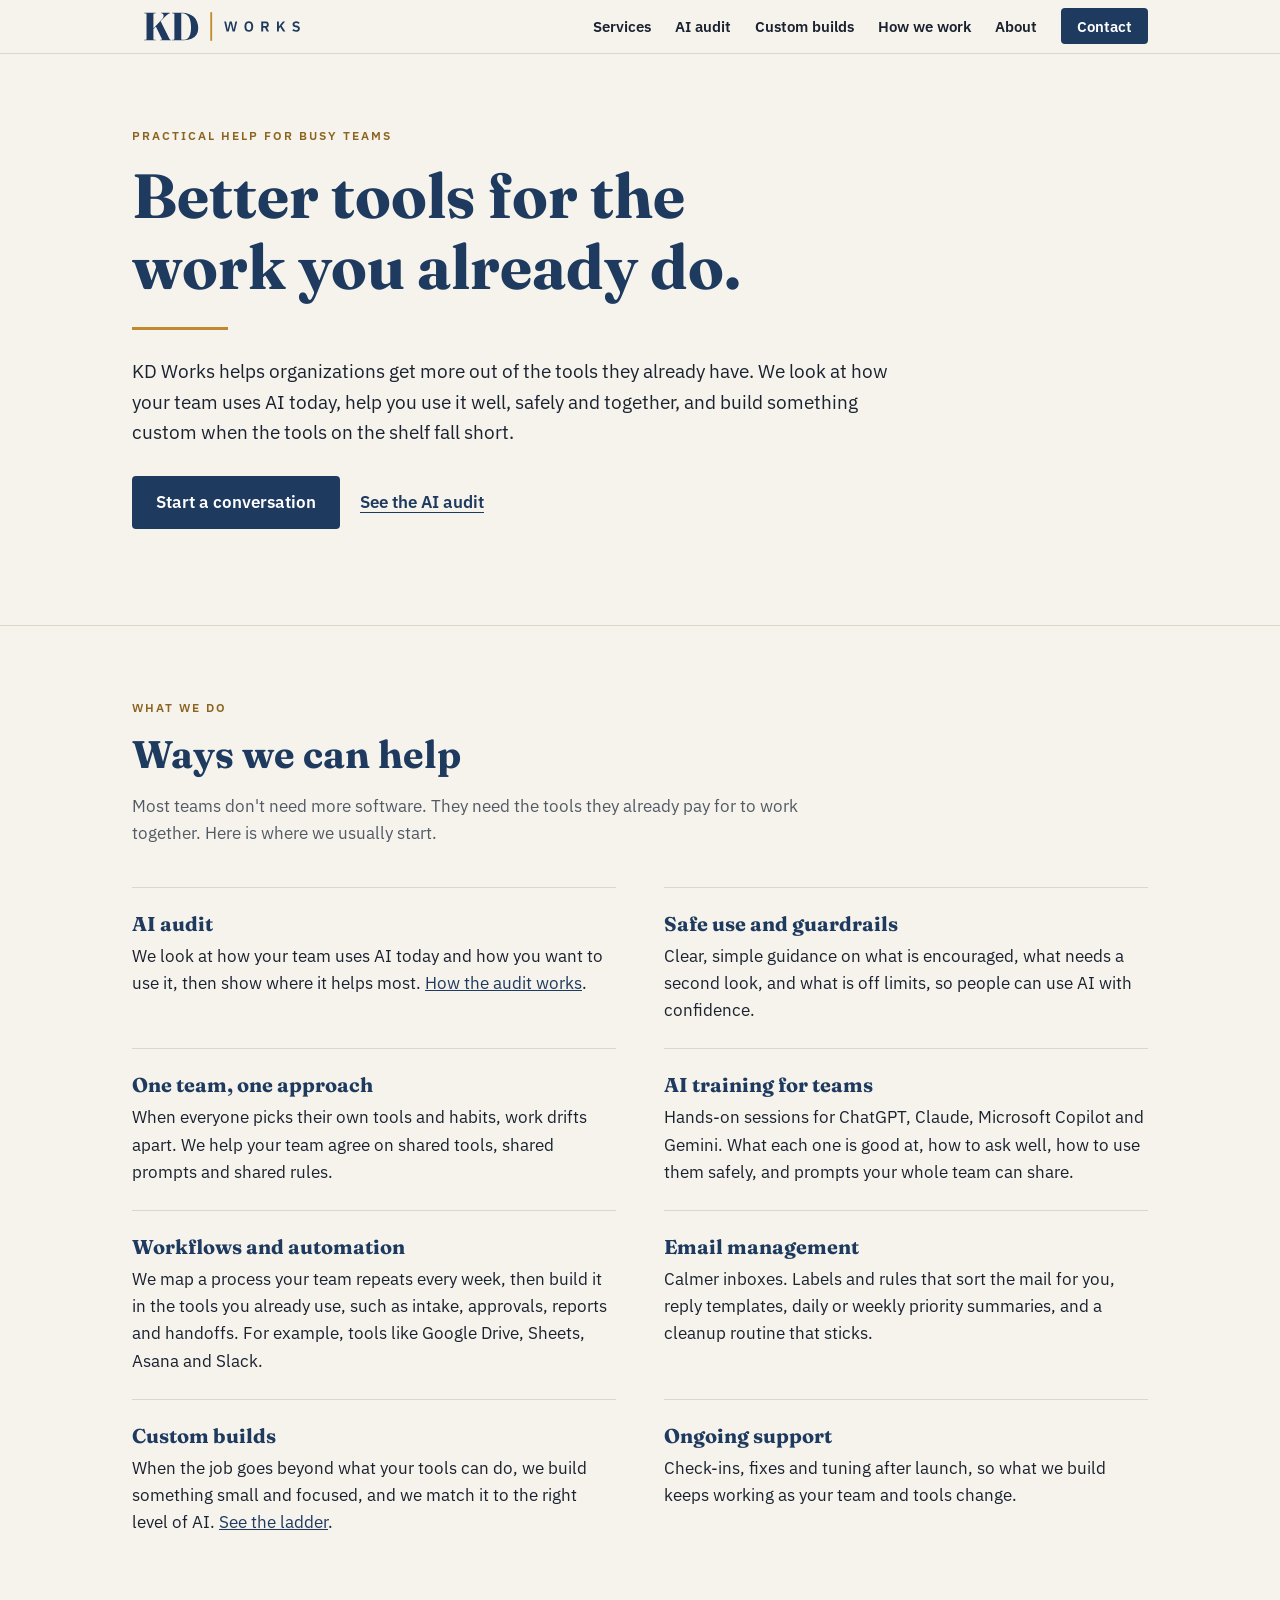
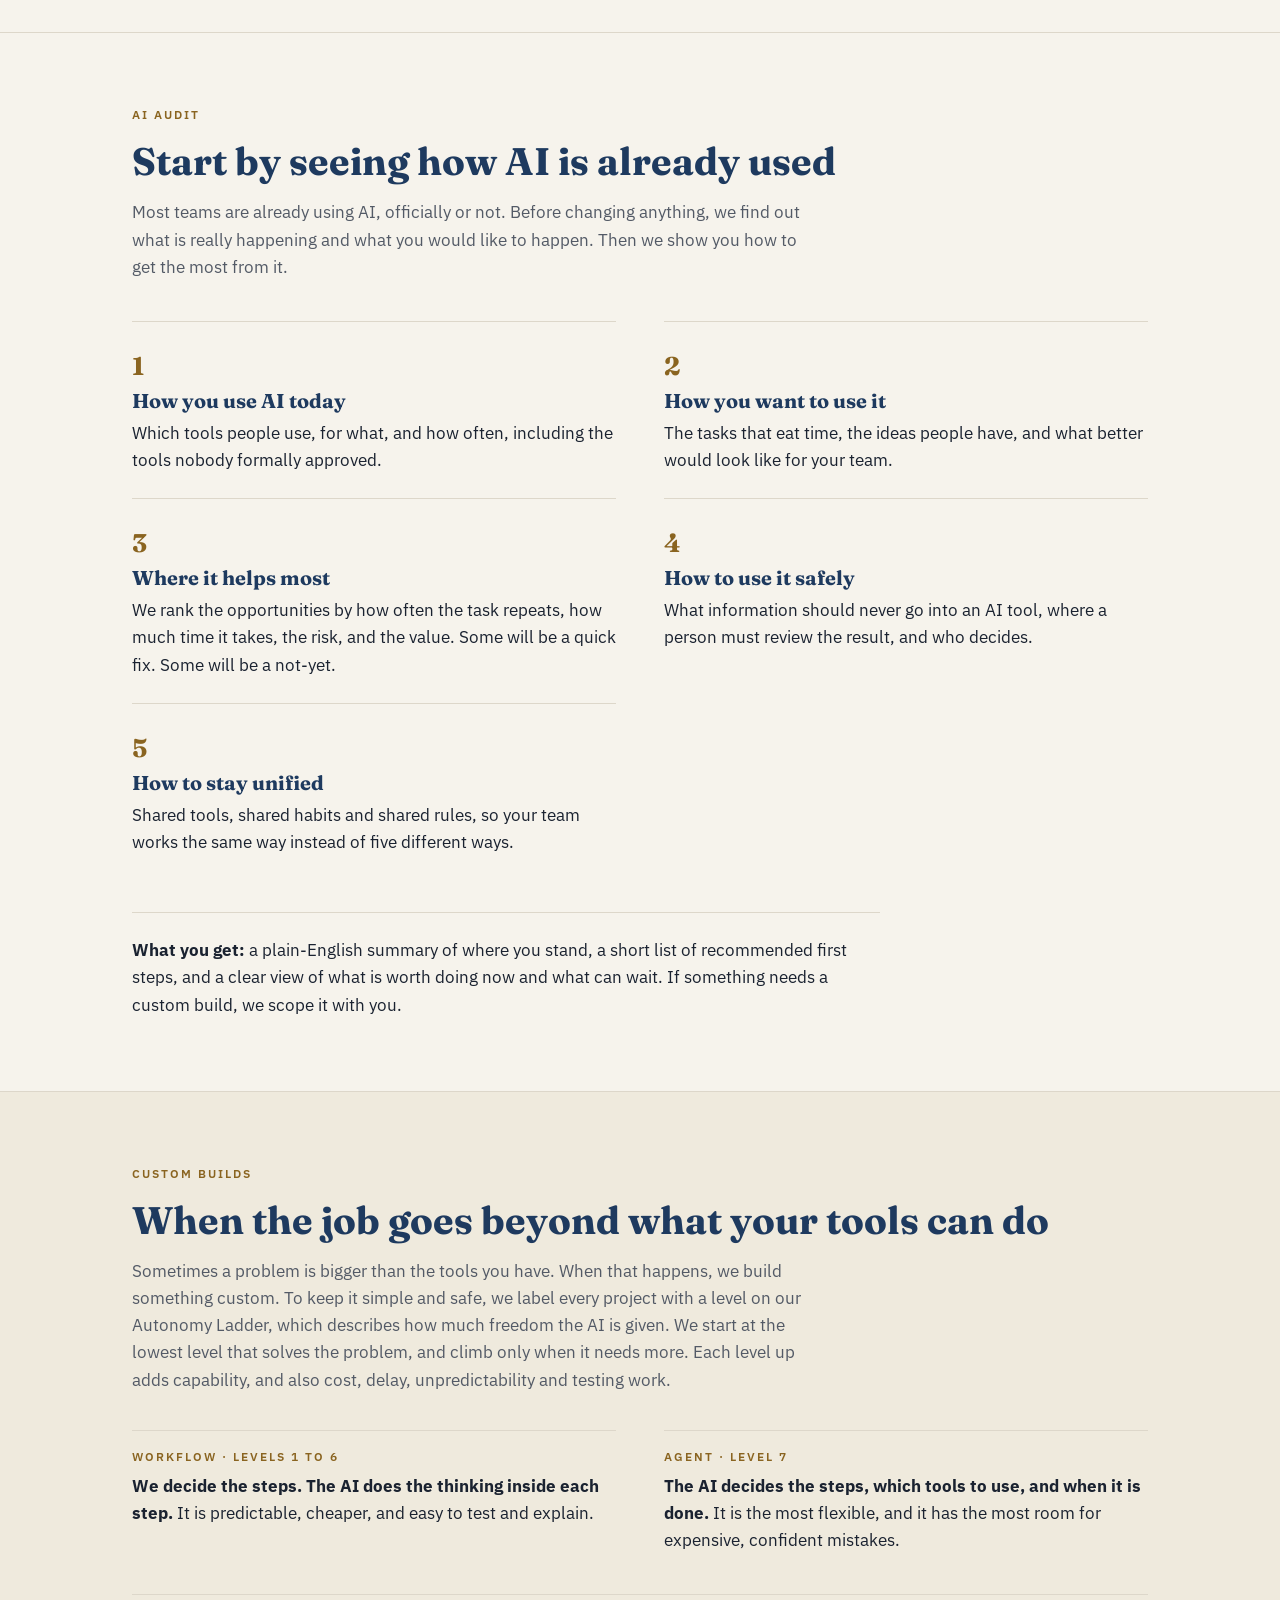
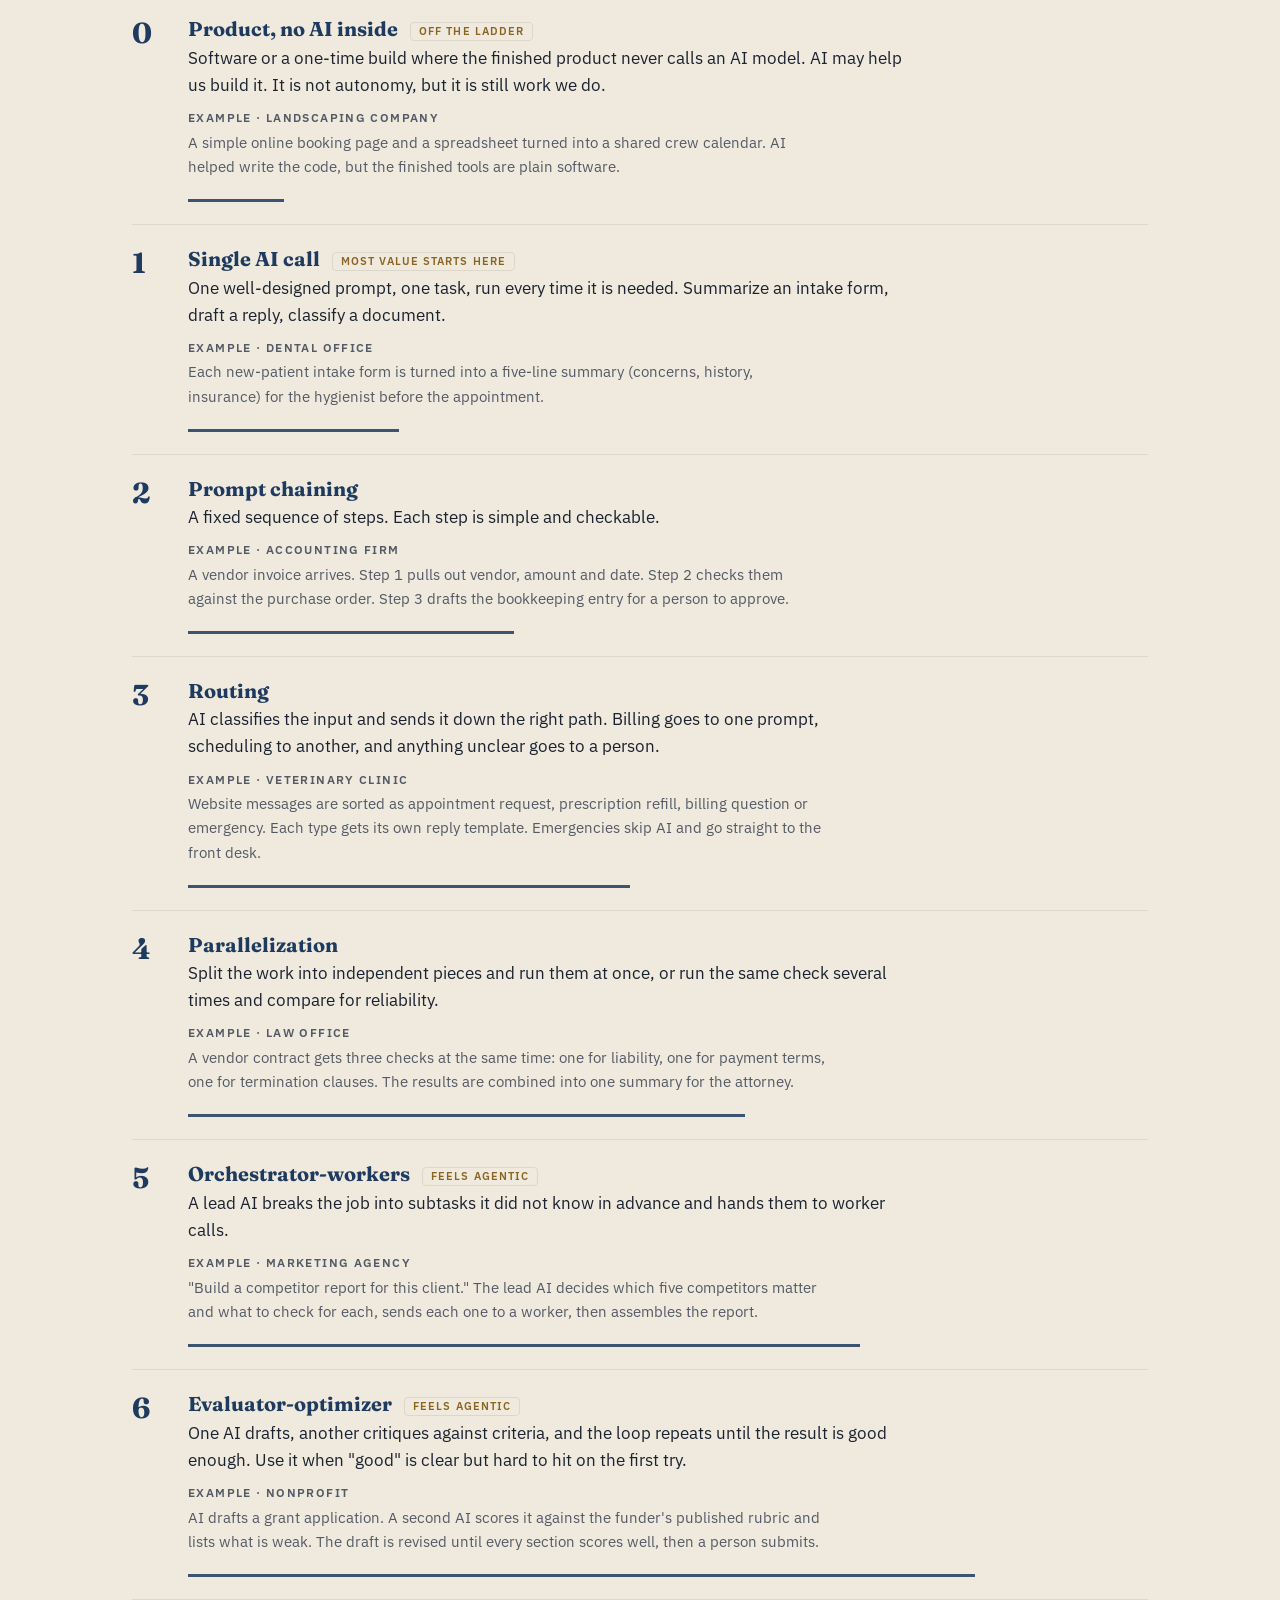
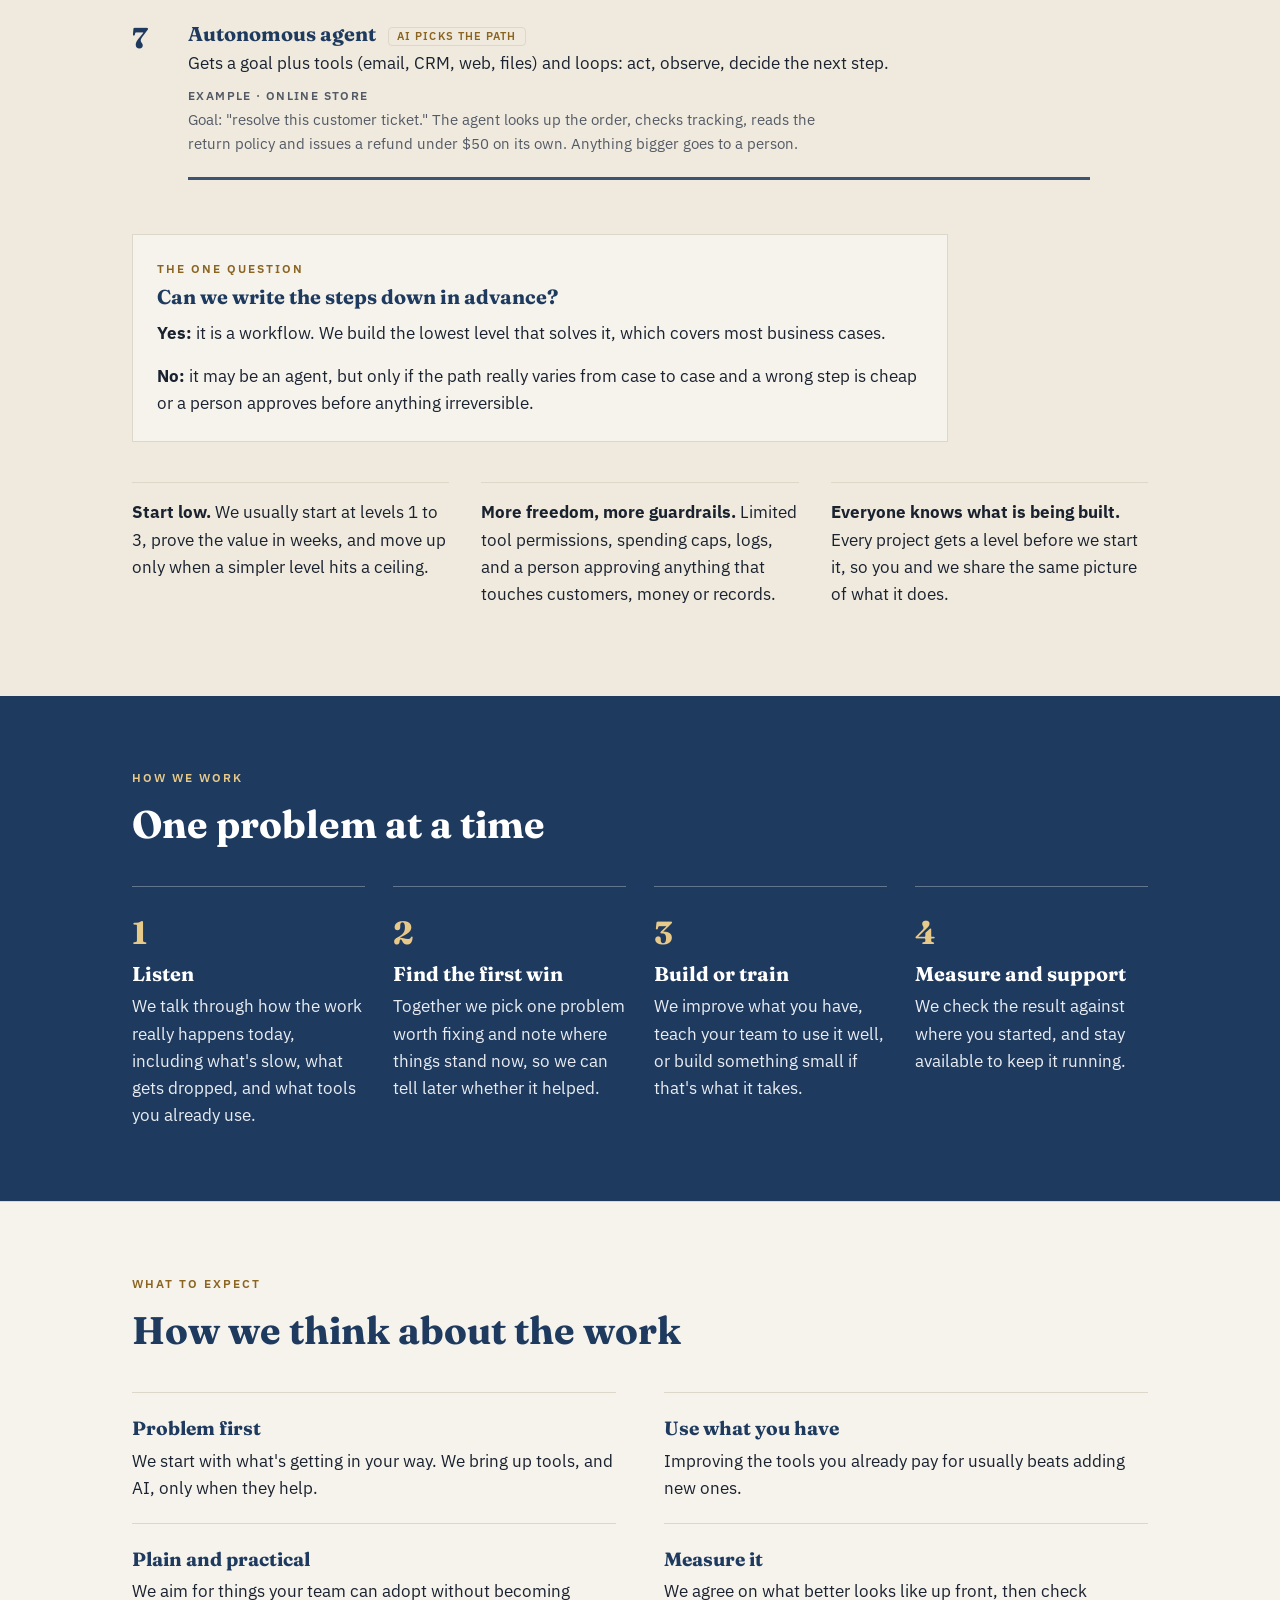
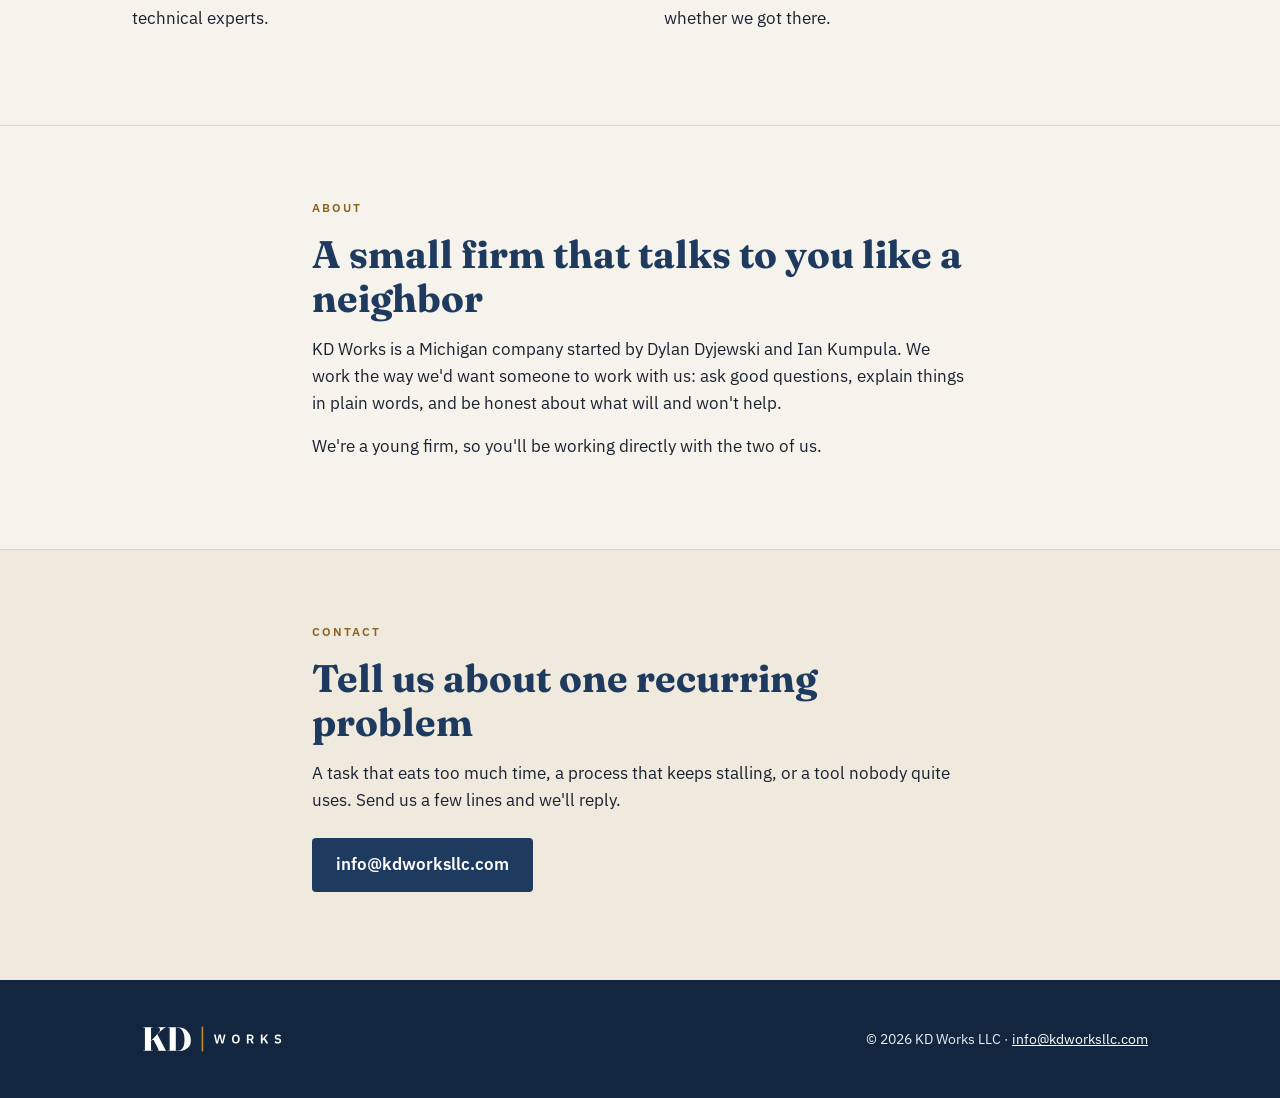
==== index.html @ 386b8dec "Reword workflows card to give tools as examples Co-Authored-By: Claude Sonnet 5.5 <noreply@anthropic" ====
<!doctype html>
<html lang="en">
<head>
  <meta charset="utf-8">
  <meta name="viewport" content="width=device-width, initial-scale=1">
  <title>KD Works | Better tools for the work you already do</title>
  <meta name="description" content="KD Works audits how your team uses AI today, helps you use it safely and together, and builds custom tools when off-the-shelf ones fall short. Workflows, email, training and more.">
  <link rel="canonical" href="https://kdworksllc.com/">
  <link rel="icon" type="image/svg+xml" href="assets/favicon.svg">
  <meta property="og:type" content="website">
  <meta property="og:title" content="KD Works | Better tools for the work you already do">
  <meta property="og:description" content="We audit how your team uses AI today, help you use it safely and together, and build custom tools when you need them.">
  <meta property="og:url" content="https://kdworksllc.com/">
  <meta name="theme-color" content="#1E3A5F">
  <link rel="preconnect" href="https://fonts.googleapis.com">
  <link rel="preconnect" href="https://fonts.gstatic.com" crossorigin>
  <link href="https://fonts.googleapis.com/css2?family=Fraunces:opsz,wght@9..144,700&family=IBM+Plex+Sans:wght@400;600&display=swap" rel="stylesheet">
  <link rel="stylesheet" href="styles.css">
</head>
<body>
  <!--
    EDITING THIS PAGE
    All of the words on the site live in this one file. Search for the text you want
    to change, edit it, and save. Sections are marked with comments like this one.
    The contact email appears in a few places: search for info@kdworksllc.com.
  -->
  <a class="skip" href="#main">Skip to content</a>

  <header class="site-header">
    <div class="wrap header-row">
      <a href="#top" class="logo-link" aria-label="KD Works home">
        <img src="assets/kdworks-logo-horizontal-navy.svg" alt="KD Works" width="180" height="53">
      </a>
      <nav aria-label="Main">
        <ul class="nav">
          <li><a href="#services">Services</a></li>
          <li><a href="#audit">AI audit</a></li>
          <li><a href="#builds">Custom builds</a></li>
          <li><a href="#how">How we work</a></li>
          <li><a href="#about">About</a></li>
          <li><a href="#contact" class="nav-cta">Contact</a></li>
        </ul>
      </nav>
    </div>
  </header>

  <main id="main">
    <!-- HERO -->
    <section class="hero" id="top">
      <div class="wrap">
        <p class="eyebrow">Practical help for busy teams</p>
        <h1>Better tools for the work you already do.</h1>
        <div class="brass-rule" aria-hidden="true"></div>
        <p class="lead">KD Works helps organizations get more out of the tools they already have. We look at how your team uses AI today, help you use it well, safely and together, and build something custom when the tools on the shelf fall short.</p>
        <p class="hero-actions">
          <a class="button" href="mailto:info@kdworksllc.com?subject=Starting%20a%20conversation">Start a conversation</a>
          <a class="text-link" href="#audit">See the AI audit</a>
        </p>
      </div>
    </section>

    <!-- SERVICES -->
    <section class="section" id="services">
      <div class="wrap">
        <p class="eyebrow">What we do</p>
        <h2>Ways we can help</h2>
        <p class="section-intro">Most teams don't need more software. They need the tools they already pay for to work together. Here is where we usually start.</p>

        <ul class="services">
          <li>
            <h3>AI audit</h3>
            <p>We look at how your team uses AI today and how you want to use it, then show where it helps most. <a href="#audit">How the audit works</a>.</p>
          </li>
          <li>
            <h3>Safe use and guardrails</h3>
            <p>Clear, simple guidance on what is encouraged, what needs a second look, and what is off limits, so people can use AI with confidence.</p>
          </li>
          <li>
            <h3>One team, one approach</h3>
            <p>When everyone picks their own tools and habits, work drifts apart. We help your team agree on shared tools, shared prompts and shared rules.</p>
          </li>
          <li>
            <h3>AI training for teams</h3>
            <p>Hands-on sessions for ChatGPT, Claude, Microsoft Copilot and Gemini. What each one is good at, how to ask well, how to use them safely, and prompts your whole team can share.</p>
          </li>
          <li>
            <h3>Workflows and automation</h3>
            <p>We map a process your team repeats every week, then build it in the tools you already use, such as intake, approvals, reports and handoffs. For example, tools like Google Drive, Sheets, Asana and Slack.</p>
          </li>
          <li>
            <h3>Email management</h3>
            <p>Calmer inboxes. Labels and rules that sort the mail for you, reply templates, daily or weekly priority summaries, and a cleanup routine that sticks.</p>
          </li>
          <li>
            <h3>Custom builds</h3>
            <p>When the job goes beyond what your tools can do, we build something small and focused, and we match it to the right level of AI. <a href="#builds">See the ladder</a>.</p>
          </li>
          <li>
            <h3>Ongoing support</h3>
            <p>Check-ins, fixes and tuning after launch, so what we build keeps working as your team and tools change.</p>
          </li>
        </ul>
      </div>
    </section>

    <!-- AI AUDIT -->
    <section class="section" id="audit">
      <div class="wrap">
        <p class="eyebrow">AI audit</p>
        <h2>Start by seeing how AI is already used</h2>
        <p class="section-intro">Most teams are already using AI, officially or not. Before changing anything, we find out what is really happening and what you would like to happen. Then we show you how to get the most from it.</p>

        <ol class="audit-steps">
          <li>
            <span class="audit-num" aria-hidden="true">1</span>
            <h3>How you use AI today</h3>
            <p>Which tools people use, for what, and how often, including the tools nobody formally approved.</p>
          </li>
          <li>
            <span class="audit-num" aria-hidden="true">2</span>
            <h3>How you want to use it</h3>
            <p>The tasks that eat time, the ideas people have, and what better would look like for your team.</p>
          </li>
          <li>
            <span class="audit-num" aria-hidden="true">3</span>
            <h3>Where it helps most</h3>
            <p>We rank the opportunities by how often the task repeats, how much time it takes, the risk, and the value. Some will be a quick fix. Some will be a not-yet.</p>
          </li>
          <li>
            <span class="audit-num" aria-hidden="true">4</span>
            <h3>How to use it safely</h3>
            <p>What information should never go into an AI tool, where a person must review the result, and who decides.</p>
          </li>
          <li>
            <span class="audit-num" aria-hidden="true">5</span>
            <h3>How to stay unified</h3>
            <p>Shared tools, shared habits and shared rules, so your team works the same way instead of five different ways.</p>
          </li>
        </ol>

        <p class="audit-result"><strong>What you get:</strong> a plain-English summary of where you stand, a short list of recommended first steps, and a clear view of what is worth doing now and what can wait. If something needs a custom build, we scope it with you.</p>
      </div>
    </section>

    <!-- CUSTOM BUILDS AND THE LADDER -->
    <section class="section section-tint" id="builds">
      <div class="wrap">
        <p class="eyebrow">Custom builds</p>
        <h2>When the job goes beyond what your tools can do</h2>
        <p class="section-intro">Sometimes a problem is bigger than the tools you have. When that happens, we build something custom. To keep it simple and safe, we label every project with a level on our Autonomy Ladder, which describes how much freedom the AI is given. We start at the lowest level that solves the problem, and climb only when it needs more. Each level up adds capability, and also cost, delay, unpredictability and testing work.</p>

        <div class="ladder-types">
          <div>
            <p class="eyebrow">Workflow &middot; Levels 1 to 6</p>
            <p><strong>We decide the steps. The AI does the thinking inside each step.</strong> It is predictable, cheaper, and easy to test and explain.</p>
          </div>
          <div>
            <p class="eyebrow">Agent &middot; Level 7</p>
            <p><strong>The AI decides the steps, which tools to use, and when it is done.</strong> It is the most flexible, and it has the most room for expensive, confident mistakes.</p>
          </div>
        </div>

        <ol class="ladder">
          <li style="--lvl: 0">
            <span class="rung-num">0</span>
            <div class="rung-body">
              <h3>Product, no AI inside <span class="rung-tag">Off the ladder</span></h3>
              <p>Software or a one-time build where the finished product never calls an AI model. AI may help us build it. It is not autonomy, but it is still work we do.</p>
              <p class="rung-example"><span class="rung-industry">Example &middot; Landscaping company</span>A simple online booking page and a spreadsheet turned into a shared crew calendar. AI helped write the code, but the finished tools are plain software.</p>
            </div>
          </li>
          <li style="--lvl: 1">
            <span class="rung-num">1</span>
            <div class="rung-body">
              <h3>Single AI call <span class="rung-tag">Most value starts here</span></h3>
              <p>One well-designed prompt, one task, run every time it is needed. Summarize an intake form, draft a reply, classify a document.</p>
              <p class="rung-example"><span class="rung-industry">Example &middot; Dental office</span>Each new-patient intake form is turned into a five-line summary (concerns, history, insurance) for the hygienist before the appointment.</p>
            </div>
          </li>
          <li style="--lvl: 2">
            <span class="rung-num">2</span>
            <div class="rung-body">
              <h3>Prompt chaining</h3>
              <p>A fixed sequence of steps. Each step is simple and checkable.</p>
              <p class="rung-example"><span class="rung-industry">Example &middot; Accounting firm</span>A vendor invoice arrives. Step 1 pulls out vendor, amount and date. Step 2 checks them against the purchase order. Step 3 drafts the bookkeeping entry for a person to approve.</p>
            </div>
          </li>
          <li style="--lvl: 3">
            <span class="rung-num">3</span>
            <div class="rung-body">
              <h3>Routing</h3>
              <p>AI classifies the input and sends it down the right path. Billing goes to one prompt, scheduling to another, and anything unclear goes to a person.</p>
              <p class="rung-example"><span class="rung-industry">Example &middot; Veterinary clinic</span>Website messages are sorted as appointment request, prescription refill, billing question or emergency. Each type gets its own reply template. Emergencies skip AI and go straight to the front desk.</p>
            </div>
          </li>
          <li style="--lvl: 4">
            <span class="rung-num">4</span>
            <div class="rung-body">
              <h3>Parallelization</h3>
              <p>Split the work into independent pieces and run them at once, or run the same check several times and compare for reliability.</p>
              <p class="rung-example"><span class="rung-industry">Example &middot; Law office</span>A vendor contract gets three checks at the same time: one for liability, one for payment terms, one for termination clauses. The results are combined into one summary for the attorney.</p>
            </div>
          </li>
          <li style="--lvl: 5">
            <span class="rung-num">5</span>
            <div class="rung-body">
              <h3>Orchestrator-workers <span class="rung-tag">Feels agentic</span></h3>
              <p>A lead AI breaks the job into subtasks it did not know in advance and hands them to worker calls.</p>
              <p class="rung-example"><span class="rung-industry">Example &middot; Marketing agency</span>"Build a competitor report for this client." The lead AI decides which five competitors matter and what to check for each, sends each one to a worker, then assembles the report.</p>
            </div>
          </li>
          <li style="--lvl: 6">
            <span class="rung-num">6</span>
            <div class="rung-body">
              <h3>Evaluator-optimizer <span class="rung-tag">Feels agentic</span></h3>
              <p>One AI drafts, another critiques against criteria, and the loop repeats until the result is good enough. Use it when "good" is clear but hard to hit on the first try.</p>
              <p class="rung-example"><span class="rung-industry">Example &middot; Nonprofit</span>AI drafts a grant application. A second AI scores it against the funder's published rubric and lists what is weak. The draft is revised until every section scores well, then a person submits.</p>
            </div>
          </li>
          <li style="--lvl: 7">
            <span class="rung-num">7</span>
            <div class="rung-body">
              <h3>Autonomous agent <span class="rung-tag">AI picks the path</span></h3>
              <p>Gets a goal plus tools (email, CRM, web, files) and loops: act, observe, decide the next step.</p>
              <p class="rung-example"><span class="rung-industry">Example &middot; Online store</span>Goal: "resolve this customer ticket." The agent looks up the order, checks tracking, reads the return policy and issues a refund under $50 on its own. Anything bigger goes to a person.</p>
            </div>
          </li>
        </ol>

        <div class="ladder-question">
          <p class="eyebrow">The one question</p>
          <h3>Can we write the steps down in advance?</h3>
          <p><strong>Yes:</strong> it is a workflow. We build the lowest level that solves it, which covers most business cases.</p>
          <p><strong>No:</strong> it may be an agent, but only if the path really varies from case to case and a wrong step is cheap or a person approves before anything irreversible.</p>
        </div>

        <div class="ladder-notes">
          <p><strong>Start low.</strong> We usually start at levels 1 to 3, prove the value in weeks, and move up only when a simpler level hits a ceiling.</p>
          <p><strong>More freedom, more guardrails.</strong> Limited tool permissions, spending caps, logs, and a person approving anything that touches customers, money or records.</p>
          <p><strong>Everyone knows what is being built.</strong> Every project gets a level before we start it, so you and we share the same picture of what it does.</p>
        </div>
      </div>
    </section>

    <!-- HOW WE WORK -->
    <section class="section section-navy" id="how">
      <div class="wrap">
        <p class="eyebrow">How we work</p>
        <h2>One problem at a time</h2>
        <ol class="steps">
          <li>
            <span class="step-num" aria-hidden="true">1</span>
            <h3>Listen</h3>
            <p>We talk through how the work really happens today, including what's slow, what gets dropped, and what tools you already use.</p>
          </li>
          <li>
            <span class="step-num" aria-hidden="true">2</span>
            <h3>Find the first win</h3>
            <p>Together we pick one problem worth fixing and note where things stand now, so we can tell later whether it helped.</p>
          </li>
          <li>
            <span class="step-num" aria-hidden="true">3</span>
            <h3>Build or train</h3>
            <p>We improve what you have, teach your team to use it well, or build something small if that's what it takes.</p>
          </li>
          <li>
            <span class="step-num" aria-hidden="true">4</span>
            <h3>Measure and support</h3>
            <p>We check the result against where you started, and stay available to keep it running.</p>
          </li>
        </ol>
      </div>
    </section>

    <!-- PRINCIPLES -->
    <section class="section" id="principles">
      <div class="wrap">
        <p class="eyebrow">What to expect</p>
        <h2>How we think about the work</h2>
        <dl class="principles">
          <div>
            <dt>Problem first</dt>
            <dd>We start with what's getting in your way. We bring up tools, and AI, only when they help.</dd>
          </div>
          <div>
            <dt>Use what you have</dt>
            <dd>Improving the tools you already pay for usually beats adding new ones.</dd>
          </div>
          <div>
            <dt>Plain and practical</dt>
            <dd>We aim for things your team can adopt without becoming technical experts.</dd>
          </div>
          <div>
            <dt>Measure it</dt>
            <dd>We agree on what better looks like up front, then check whether we got there.</dd>
          </div>
        </dl>
      </div>
    </section>

    <!-- ABOUT -->
    <section class="section section-rule" id="about">
      <div class="wrap narrow">
        <p class="eyebrow">About</p>
        <h2>A small firm that talks to you like a neighbor</h2>
        <p>KD Works is a Michigan company started by Dylan Dyjewski and Ian Kumpula. We work the way we'd want someone to work with us: ask good questions, explain things in plain words, and be honest about what will and won't help.</p>
        <p>We're a young firm, so you'll be working directly with the two of us.</p>
      </div>
    </section>

    <!-- CONTACT -->
    <section class="section section-contact" id="contact">
      <div class="wrap narrow">
        <p class="eyebrow">Contact</p>
        <h2>Tell us about one recurring problem</h2>
        <p>A task that eats too much time, a process that keeps stalling, or a tool nobody quite uses. Send us a few lines and we'll reply.</p>
        <p class="contact-line"><a class="button" href="mailto:info@kdworksllc.com?subject=Starting%20a%20conversation">info@kdworksllc.com</a></p>
      </div>
    </section>
  </main>

  <footer class="site-footer">
    <div class="wrap footer-row">
      <img src="assets/kdworks-logo-horizontal-white.svg" alt="KD Works" width="160" height="47">
      <p>&copy; 2026 KD Works LLC &middot; <a href="mailto:info@kdworksllc.com">info@kdworksllc.com</a></p>
    </div>
  </footer>
</body>
</html>
---- styles.css ----
/* KD Works site. Brand: linen ground, harbor navy, one brass rule. */
:root {
  --linen: #F6F3EC;
  --navy: #1E3A5F;
  --deep: #13263F;
  --ink: #1A2230;
  --brass: #C08A2E;
  --brass-text: #8A6420;
  --muted: #535A66;
  --hairline: #DDD7CA;
  --serif: "Fraunces", Georgia, "Times New Roman", serif;
  --sans: "IBM Plex Sans", Arial, Helvetica, sans-serif;
}

* { box-sizing: border-box; }
html { scroll-behavior: smooth; scroll-padding-top: 88px; }
body {
  margin: 0;
  background: var(--linen);
  color: var(--ink);
  font-family: var(--sans);
  font-size: 17px;
  line-height: 1.6;
  -webkit-font-smoothing: antialiased;
}
img { max-width: 100%; height: auto; display: block; }
a { color: var(--navy); }
a:focus-visible, .button:focus-visible {
  outline: 3px solid var(--brass);
  outline-offset: 3px;
}

.wrap { width: 100%; max-width: 1080px; margin: 0 auto; padding: 0 20px; }
.narrow { max-width: 720px; }

.skip {
  position: absolute; left: -999px; top: 8px;
  background: var(--navy); color: #fff; padding: 8px 14px; z-index: 10;
}
.skip:focus { left: 8px; }

/* Type */
h1, h2, h3 { font-family: var(--serif); font-weight: 700; color: var(--navy); margin: 0; line-height: 1.15; }
h1 { font-size: clamp(2.3rem, 6vw, 3.9rem); max-width: 16ch; }
h2 { font-size: clamp(1.7rem, 4vw, 2.4rem); margin-bottom: 16px; }
h3 { font-size: 1.25rem; margin-bottom: 8px; }
p { margin: 0 0 16px; }
.eyebrow {
  font-family: var(--sans); font-weight: 600; font-size: 0.78rem;
  letter-spacing: 0.16em; text-transform: uppercase;
  color: var(--brass-text); margin-bottom: 14px;
}
.lead { font-size: 1.2rem; max-width: 40em; color: var(--ink); }
.section-intro { max-width: 40em; color: var(--muted); }

/* Header */
.site-header {
  position: sticky; top: 0; z-index: 5;
  background: var(--linen);
  border-bottom: 1px solid var(--hairline);
}
.header-row { display: flex; align-items: center; justify-content: space-between; gap: 16px; padding-top: 14px; padding-bottom: 14px; }
.logo-link img { width: 180px; height: auto; }
.nav { list-style: none; display: flex; align-items: center; gap: 24px; margin: 0; padding: 0; }
.nav a { text-decoration: none; font-weight: 600; font-size: 0.95rem; color: var(--ink); }
.nav a:hover { color: var(--navy); text-decoration: underline; text-underline-offset: 4px; }
.nav .nav-cta {
  background: var(--navy); color: #fff; padding: 8px 16px; border-radius: 4px;
}
.nav .nav-cta:hover { background: var(--deep); color: #fff; text-decoration: none; }

/* Hero */
.hero { padding: 72px 0 80px; }
.brass-rule { width: 96px; height: 3px; background: var(--brass); margin: 24px 0 26px; }
.hero-actions { display: flex; flex-wrap: wrap; align-items: center; gap: 20px; margin-top: 28px; }

.button {
  display: inline-block; background: var(--navy); color: #fff;
  font-family: var(--sans); font-weight: 600; text-decoration: none;
  padding: 13px 24px; border-radius: 4px;
}
.button:hover { background: var(--deep); }
.text-link { font-weight: 600; text-underline-offset: 4px; }

/* Sections */
.section { padding: 72px 0; border-top: 1px solid var(--hairline); }
.section-navy { background: var(--navy); color: #fff; border-top: 0; }
.section-navy h2, .section-navy h3 { color: #fff; }
.section-navy .eyebrow { color: #E7C98A; }
.section-rule { background: transparent; }
.section-contact, .section-tint { background: #EFEADD; }

/* Services */
.services {
  list-style: none; margin: 40px 0 0; padding: 0;
  display: grid; grid-template-columns: 1fr; gap: 0 48px;
}
.services li { padding: 24px 0; border-top: 1px solid var(--hairline); }
.services p { margin: 0; color: var(--ink); }

/* Steps */
.steps {
  list-style: none; margin: 40px 0 0; padding: 0;
  display: grid; grid-template-columns: 1fr; gap: 32px;
}
.steps li { border-top: 1px solid rgba(255,255,255,0.3); padding-top: 20px; }
.step-num { font-family: var(--serif); font-weight: 700; font-size: 2rem; color: #E7C98A; display: block; margin-bottom: 4px; }
.steps p { margin: 0; color: #E9EDF3; }

/* Principles */
.principles { margin: 40px 0 0; display: grid; grid-template-columns: 1fr; gap: 0 48px; }
.principles div { padding: 20px 0; border-top: 1px solid var(--hairline); }
.principles dt { font-family: var(--serif); font-weight: 700; color: var(--navy); font-size: 1.2rem; margin-bottom: 4px; }
.principles dd { margin: 0; }

/* Contact */
.contact-line { margin-top: 24px; }

/* Footer */
.site-footer { background: var(--deep); color: #E9EDF3; padding: 36px 0; }
.footer-row { display: flex; flex-wrap: wrap; align-items: center; justify-content: space-between; gap: 16px; }
.footer-row p { margin: 0; font-size: 0.9rem; }
.site-footer a { color: #fff; }

/* Larger screens */
@media (min-width: 760px) {
  .services, .principles { grid-template-columns: 1fr 1fr; }
  .steps { grid-template-columns: repeat(4, 1fr); gap: 28px; }
  .wrap { padding: 0 32px; }
}

/* Small screens: keep the nav compact */
@media (max-width: 640px) {
  .header-row { flex-direction: column; align-items: flex-start; gap: 10px; }
  .nav { gap: 16px; flex-wrap: wrap; }
  .logo-link img { width: 160px; }
  .hero { padding: 48px 0 56px; }
  .section { padding: 52px 0; }
  body { font-size: 16px; }
}

@media (prefers-reduced-motion: reduce) {
  html { scroll-behavior: auto; }
}

/* AI audit */
.audit-steps {
  list-style: none; margin: 40px 0 0; padding: 0;
  display: grid; grid-template-columns: 1fr; gap: 0 48px;
}
.audit-steps li { padding: 24px 0; border-top: 1px solid var(--hairline); }
.audit-steps p { margin: 0; }
.audit-num { font-family: var(--serif); font-weight: 700; font-size: 1.6rem; color: var(--brass-text); display: block; margin-bottom: 2px; }
.audit-result { margin: 32px 0 0; padding-top: 24px; border-top: 1px solid var(--hairline); max-width: 44em; }

/* Ladder */
.ladder-types { margin: 36px 0 0; display: grid; grid-template-columns: 1fr; gap: 0 48px; }
.ladder-types > div { padding-top: 16px; border-top: 1px solid var(--hairline); }
.ladder-types .eyebrow { margin-bottom: 6px; }
.ladder-types p:last-child { margin-bottom: 8px; }
.ladder { list-style: none; margin: 32px 0 0; padding: 0; }
.ladder li {
  display: grid; grid-template-columns: 40px 1fr; gap: 0 16px;
  padding: 22px 0; border-top: 1px solid var(--hairline);
}
.rung-num { font-family: var(--serif); font-weight: 700; font-size: 1.8rem; color: var(--navy); line-height: 1.1; }
.rung-body { position: relative; padding-bottom: 14px; }
.rung-body::after {
  content: ""; position: absolute; left: 0; bottom: 0; height: 3px;
  width: calc(10% + var(--lvl) * 12%); max-width: 100%;
  background: var(--navy); opacity: 0.85;
}
.rung-body h3 { margin-bottom: 4px; }
.rung-tag {
  display: inline-block; margin-left: 8px; vertical-align: middle;
  font-family: var(--sans); font-weight: 600; font-size: 0.68rem;
  letter-spacing: 0.1em; text-transform: uppercase; color: var(--brass-text);
  border: 1px solid var(--hairline); padding: 2px 8px; border-radius: 4px;
}
.rung-body p { margin: 0 0 10px; max-width: 42em; }
.rung-example { color: var(--muted); font-size: 0.95rem; }
.rung-industry {
  display: block; font-weight: 600; font-size: 0.72rem; letter-spacing: 0.12em;
  text-transform: uppercase; color: var(--muted); margin-bottom: 2px;
}
.ladder-question { margin-top: 32px; padding: 24px; background: var(--linen); border: 1px solid var(--hairline); max-width: 48em; }
.ladder-question .eyebrow { margin-bottom: 6px; }
.ladder-question h3 { margin-bottom: 12px; }
.ladder-question p:last-child { margin-bottom: 0; }
.ladder-notes { margin-top: 40px; display: grid; grid-template-columns: 1fr; gap: 0 48px; }
.ladder-notes p { padding-top: 16px; border-top: 1px solid var(--hairline); }

@media (min-width: 760px) {
  .audit-steps { grid-template-columns: 1fr 1fr; }
  .ladder-notes { grid-template-columns: repeat(3, 1fr); gap: 0 32px; }
  .ladder-types { grid-template-columns: 1fr 1fr; }
}
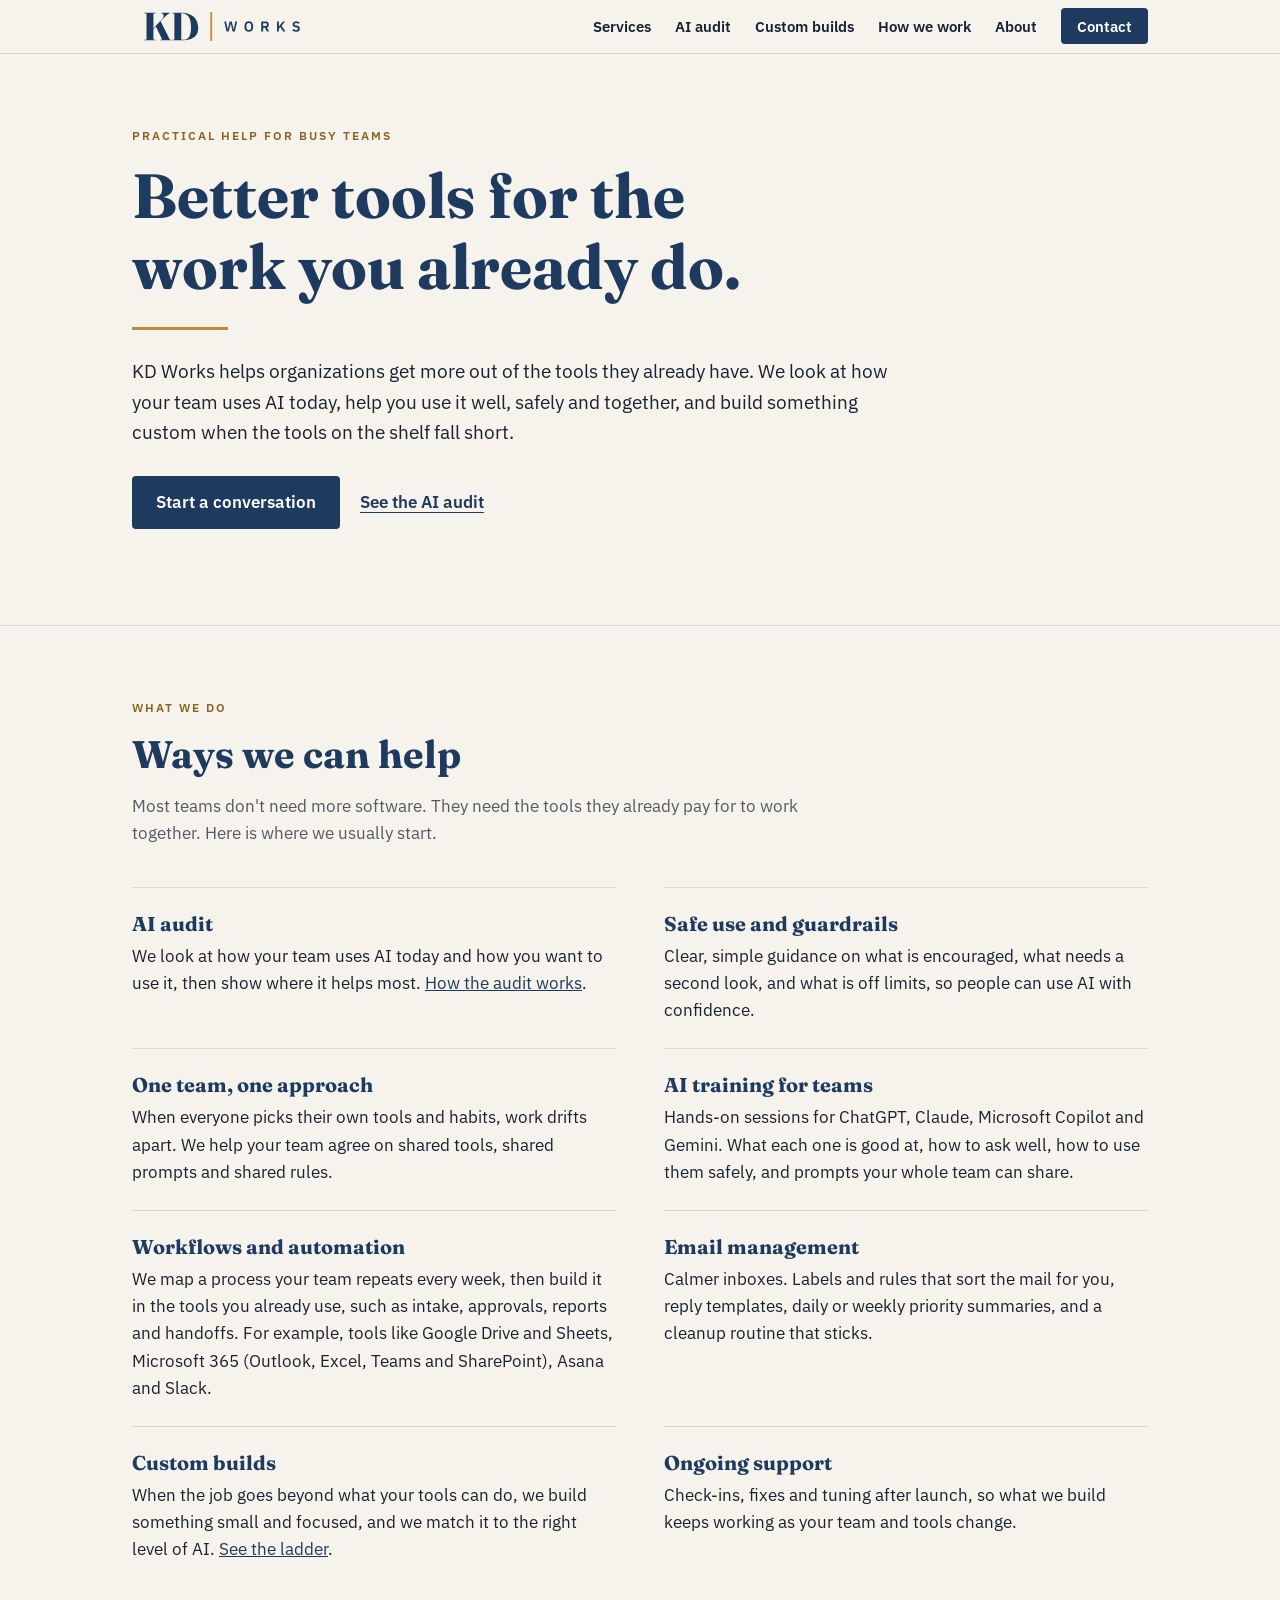
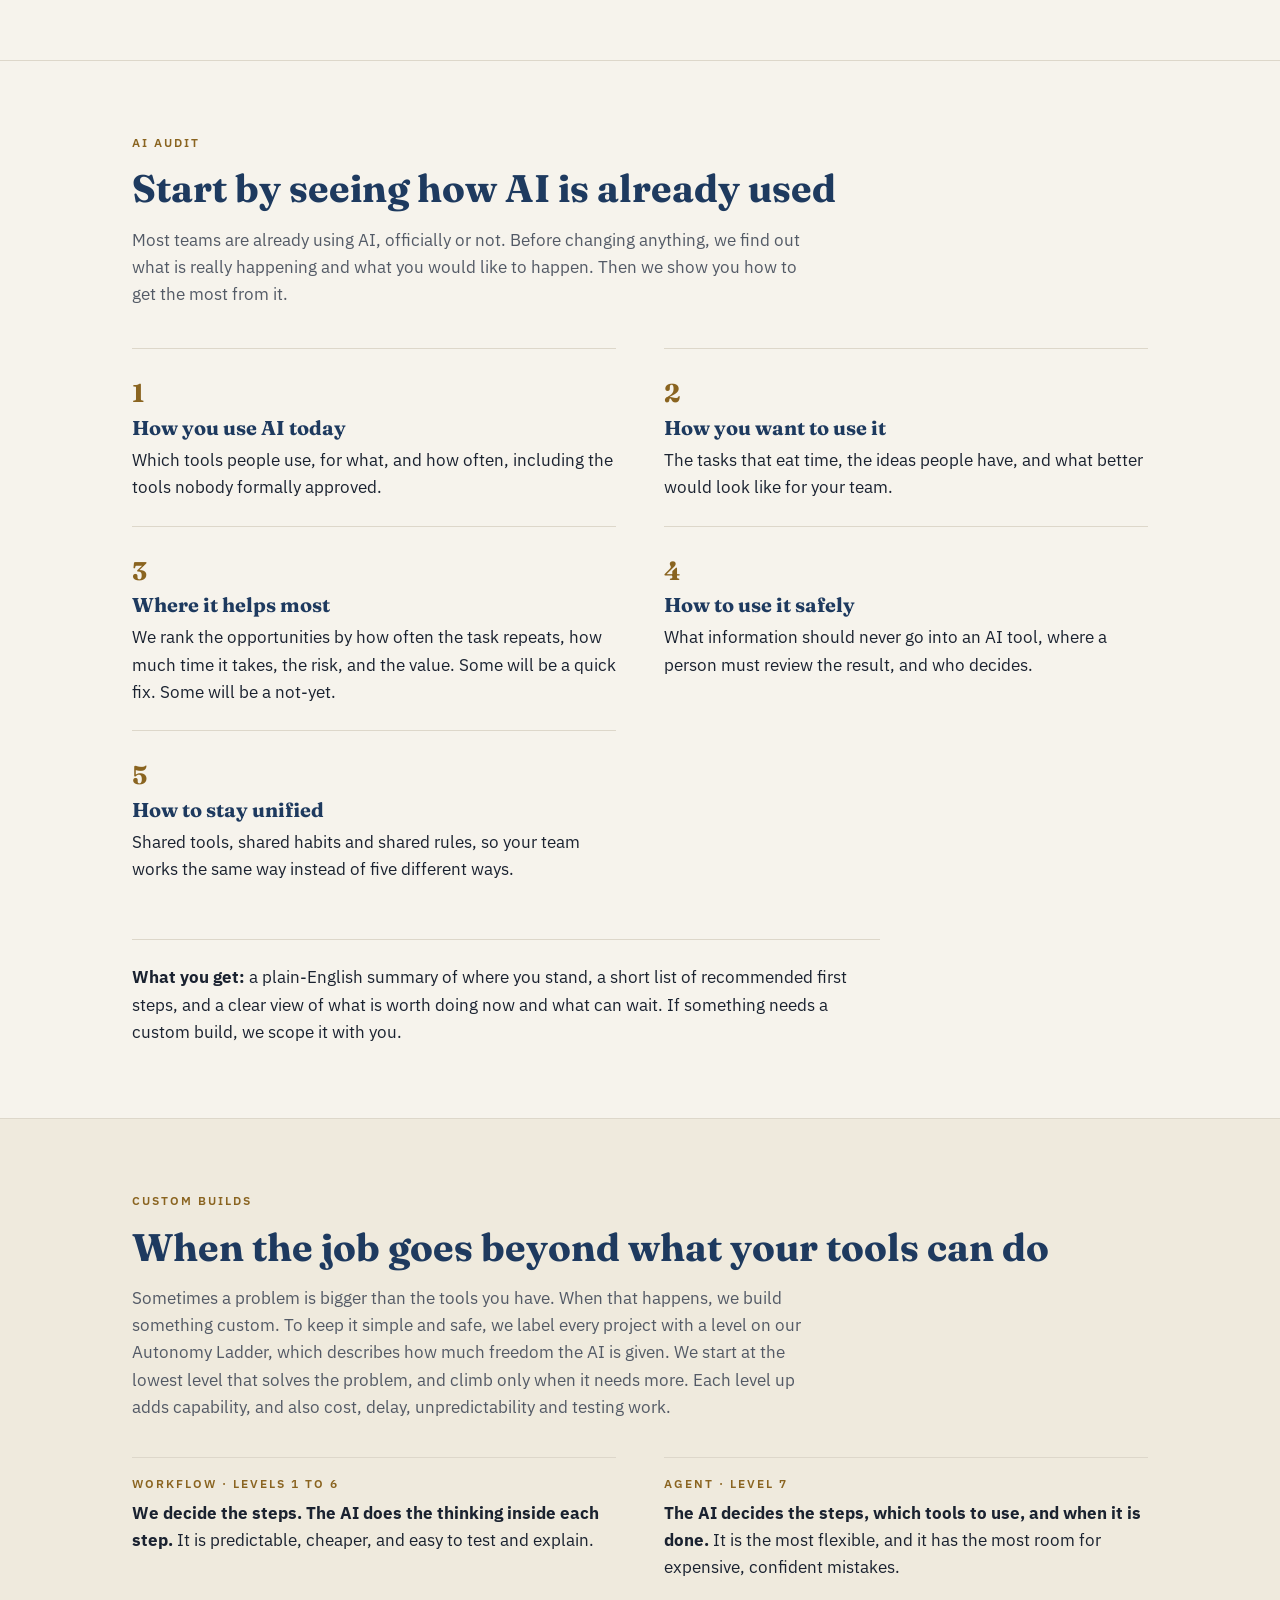
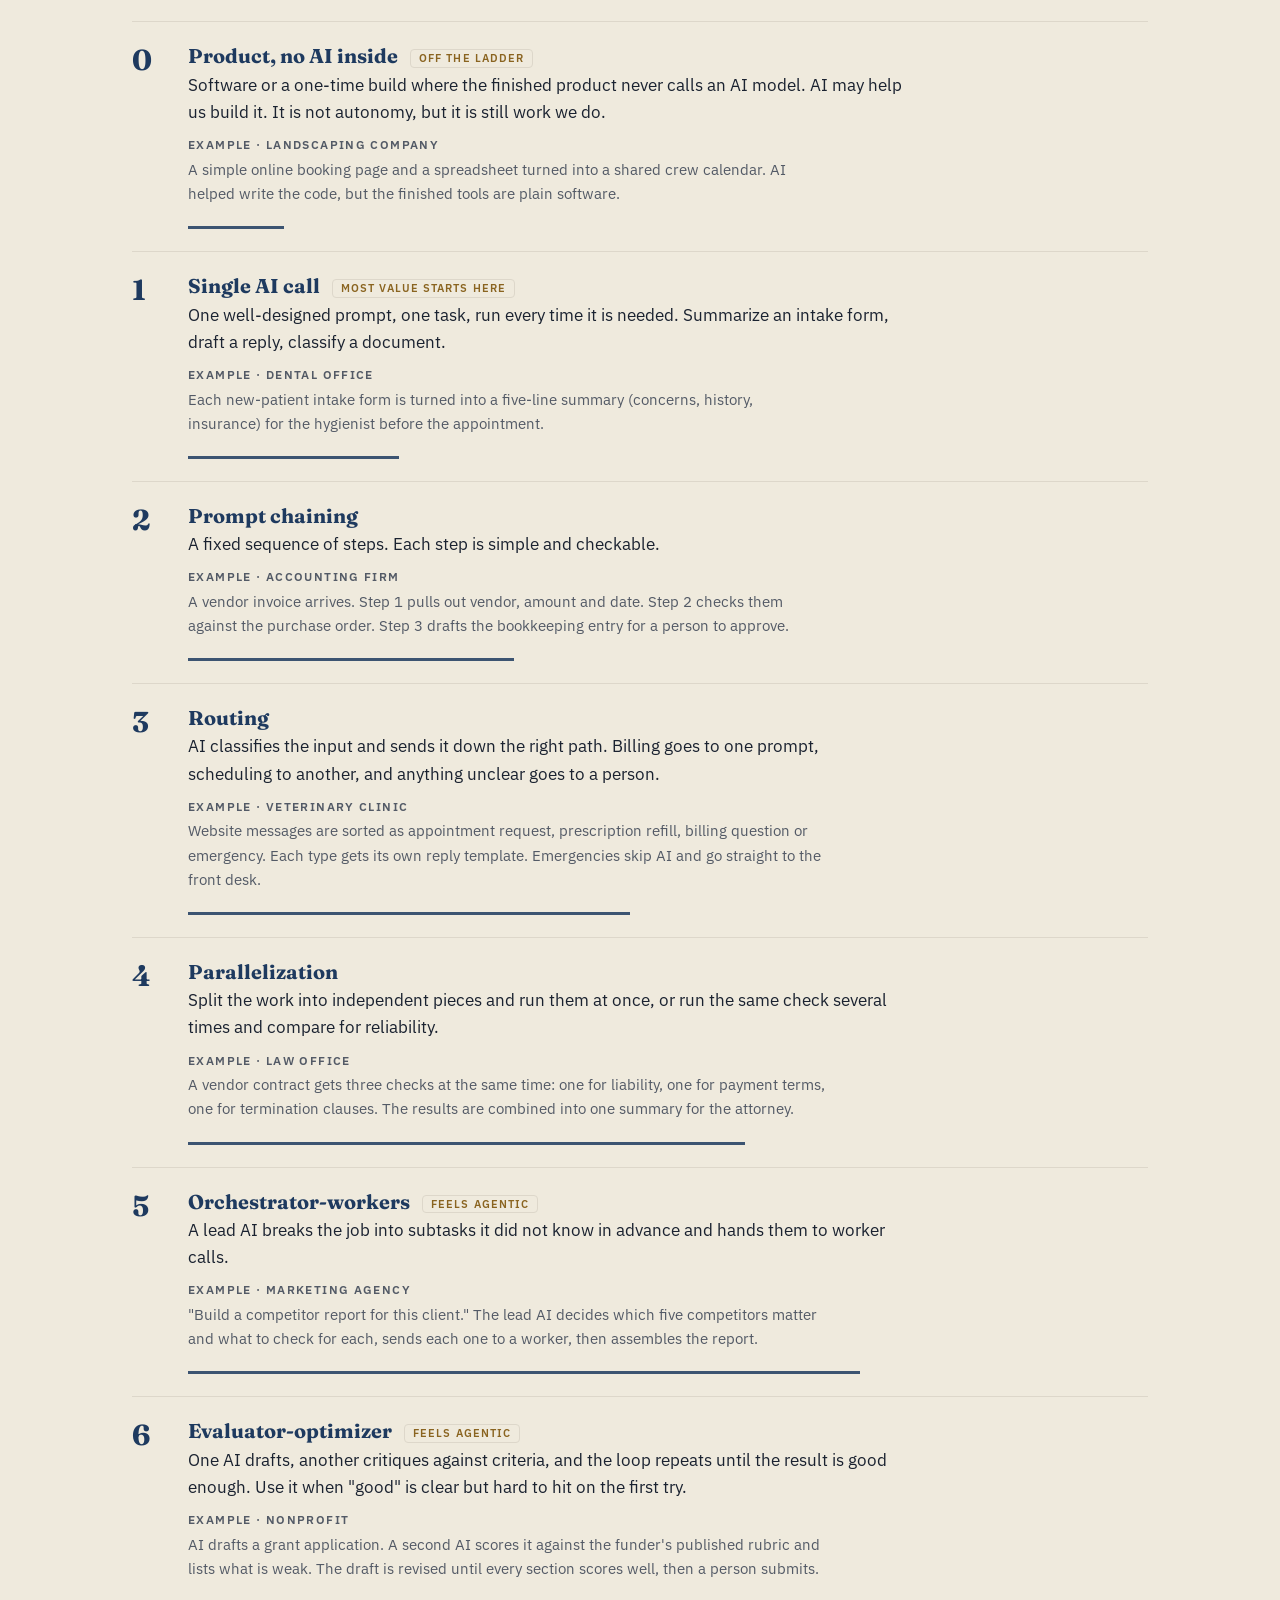
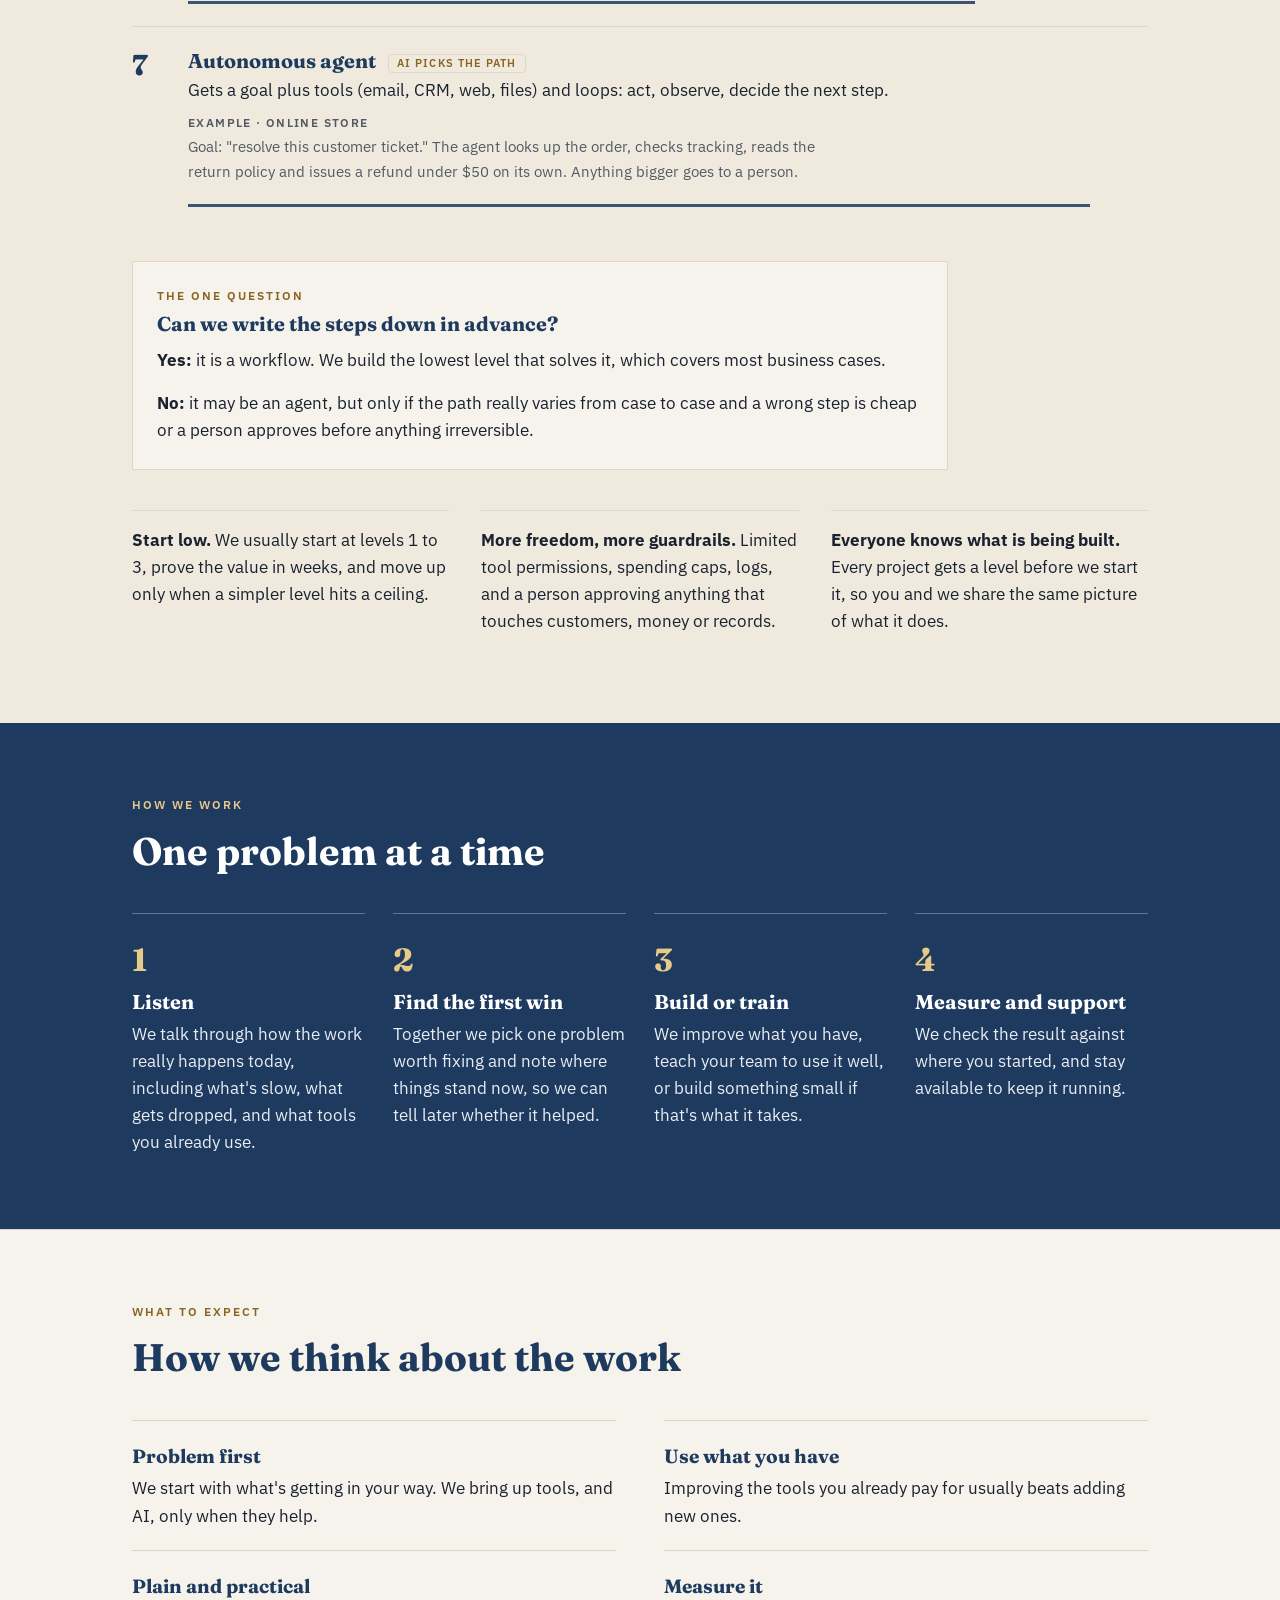
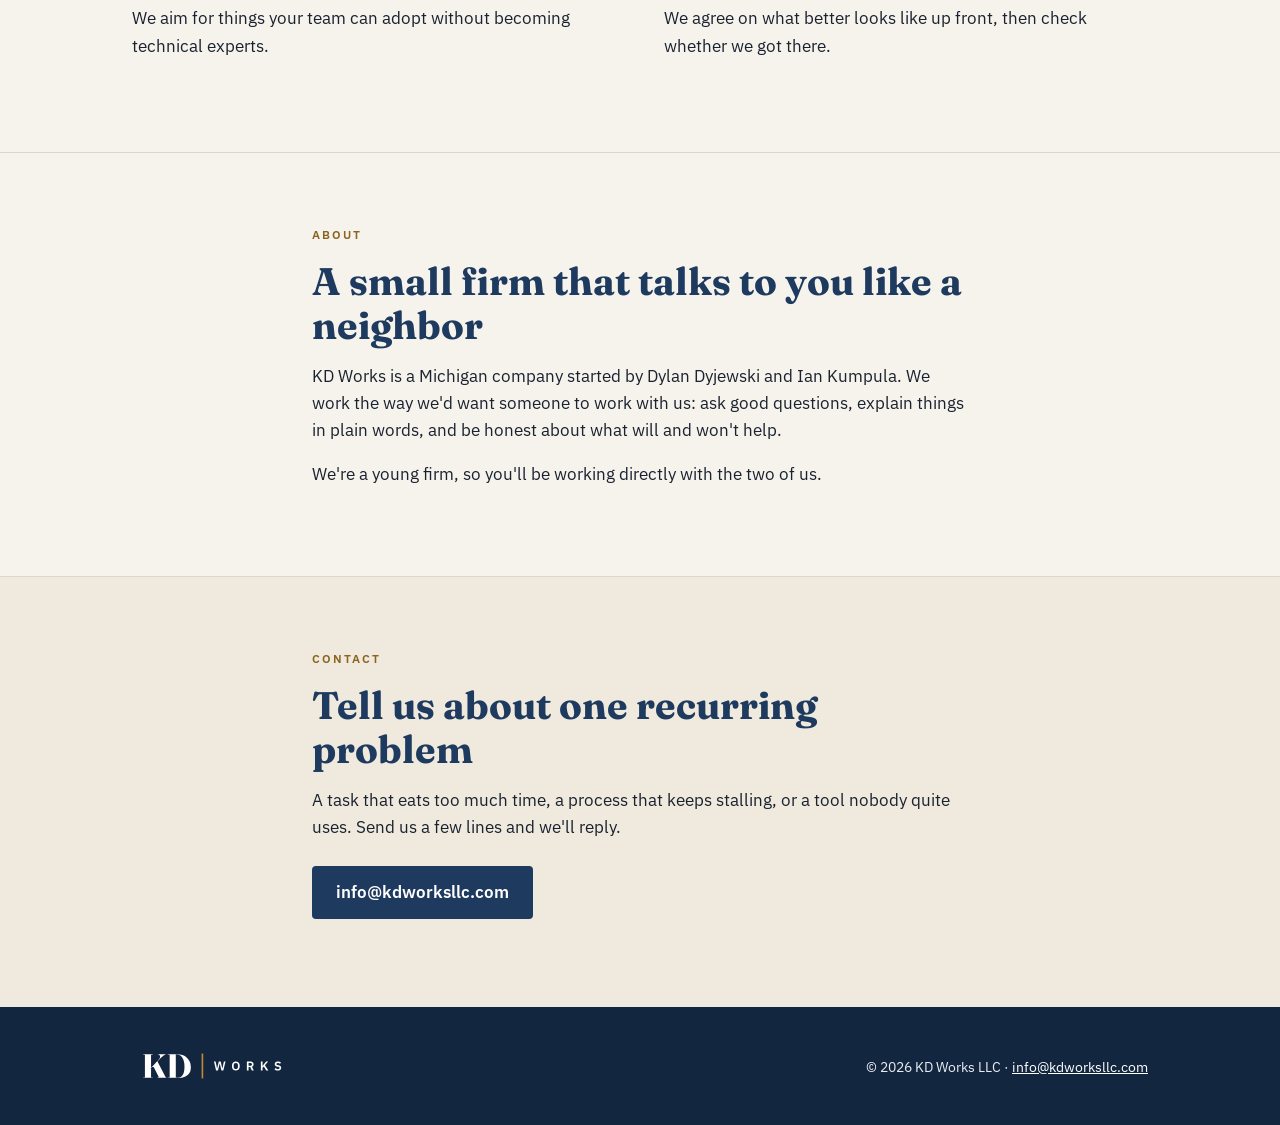
==== commit 31f91962: "Add Microsoft tools to workflows examples Co-Authored-By: Claude Sonnet 5.5 <noreply@anthropic.com> " ====
--- a/index.html
+++ b/index.html
@@ -85,7 +85,7 @@
           </li>
           <li>
             <h3>Workflows and automation</h3>
-            <p>We map a process your team repeats every week, then build it in the tools you already use, such as intake, approvals, reports and handoffs. For example, tools like Google Drive, Sheets, Asana and Slack.</p>
+            <p>We map a process your team repeats every week, then build it in the tools you already use, such as intake, approvals, reports and handoffs. For example, tools like Google Drive and Sheets, Microsoft 365 (Outlook, Excel, Teams and SharePoint), Asana and Slack.</p>
           </li>
           <li>
             <h3>Email management</h3>
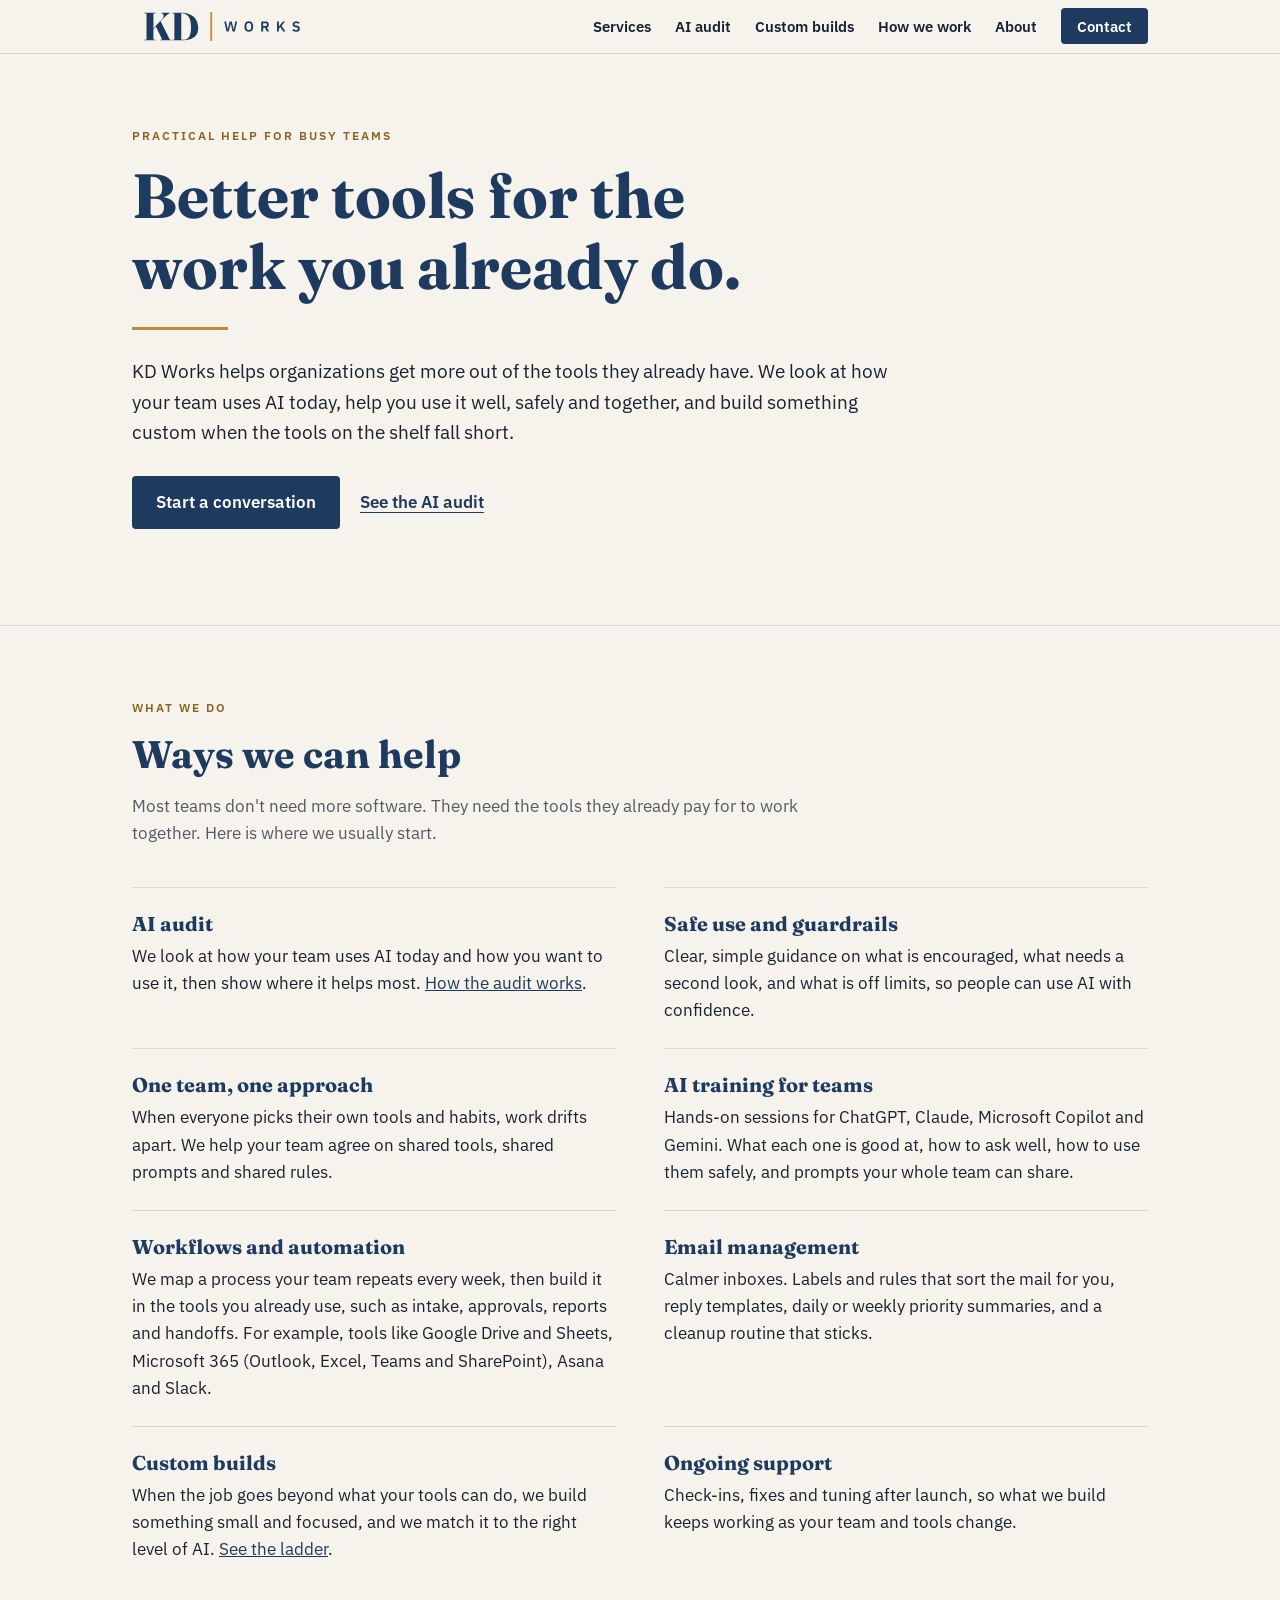
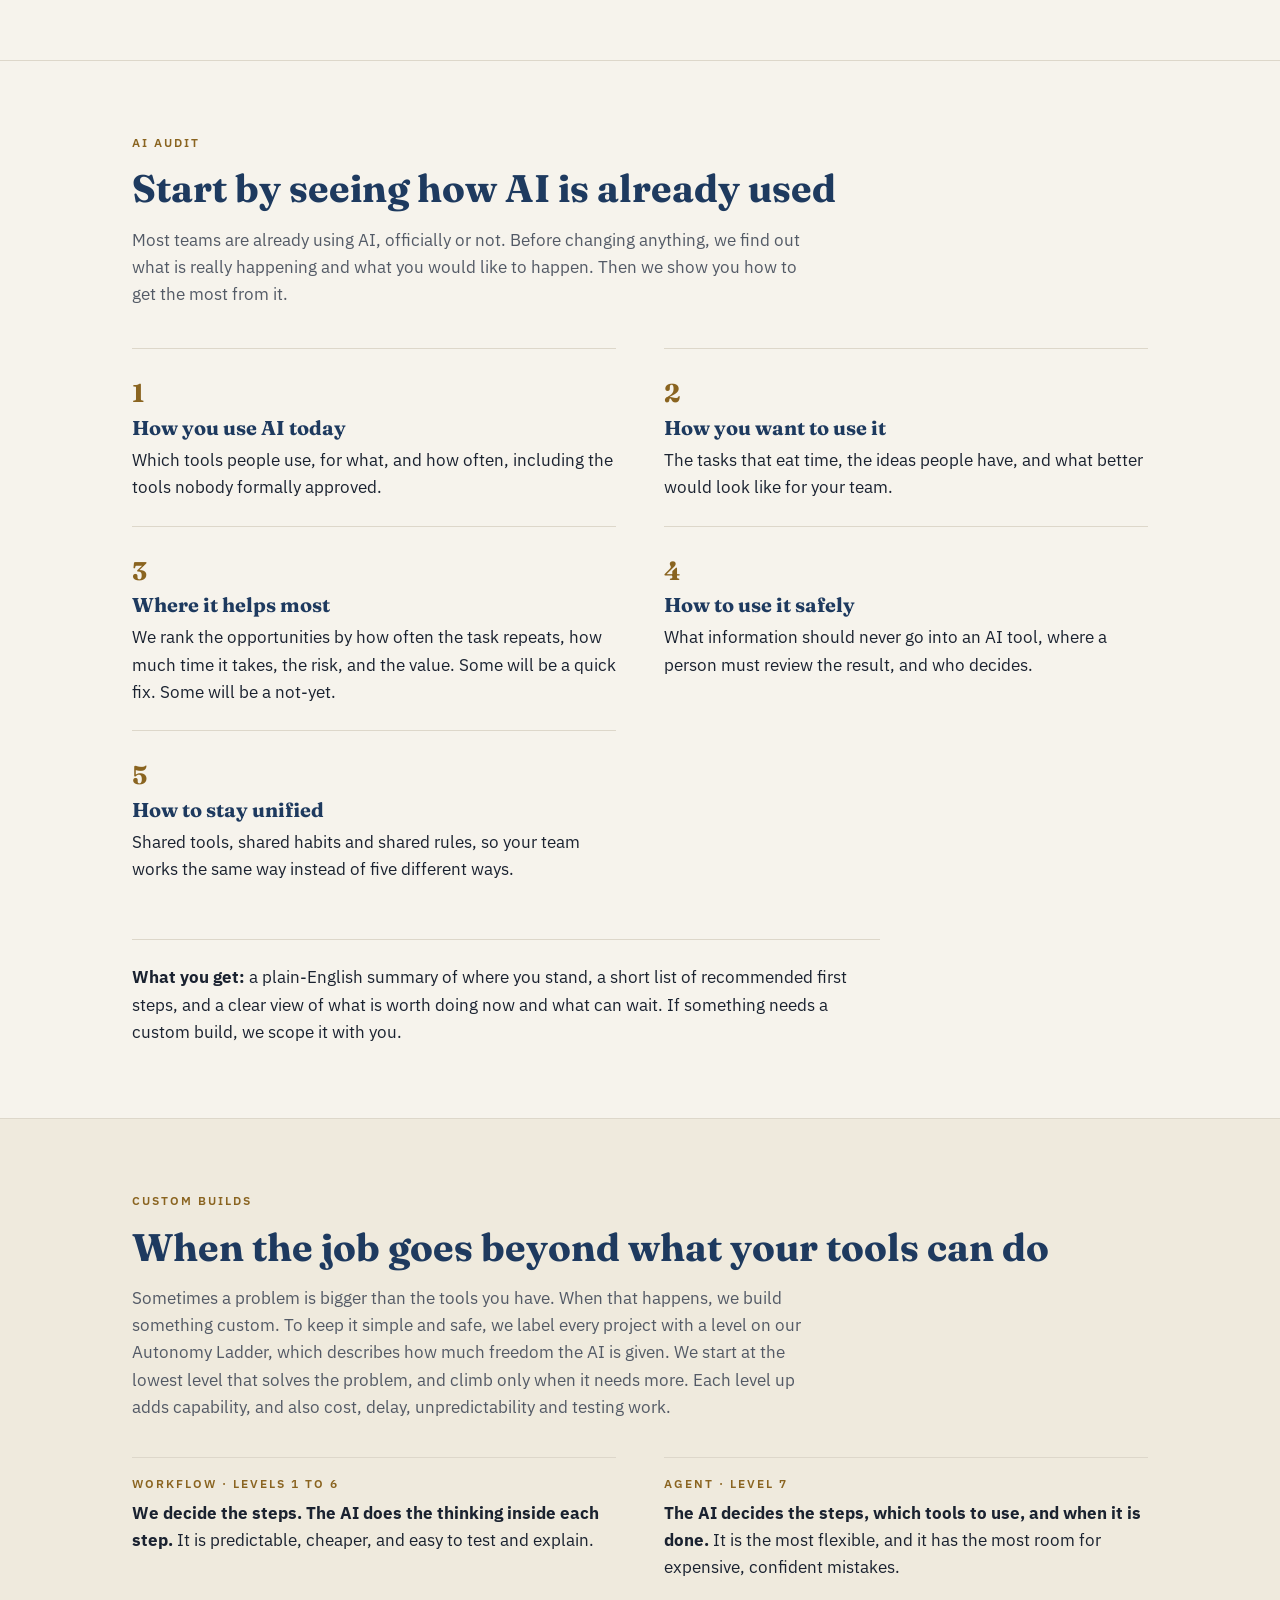
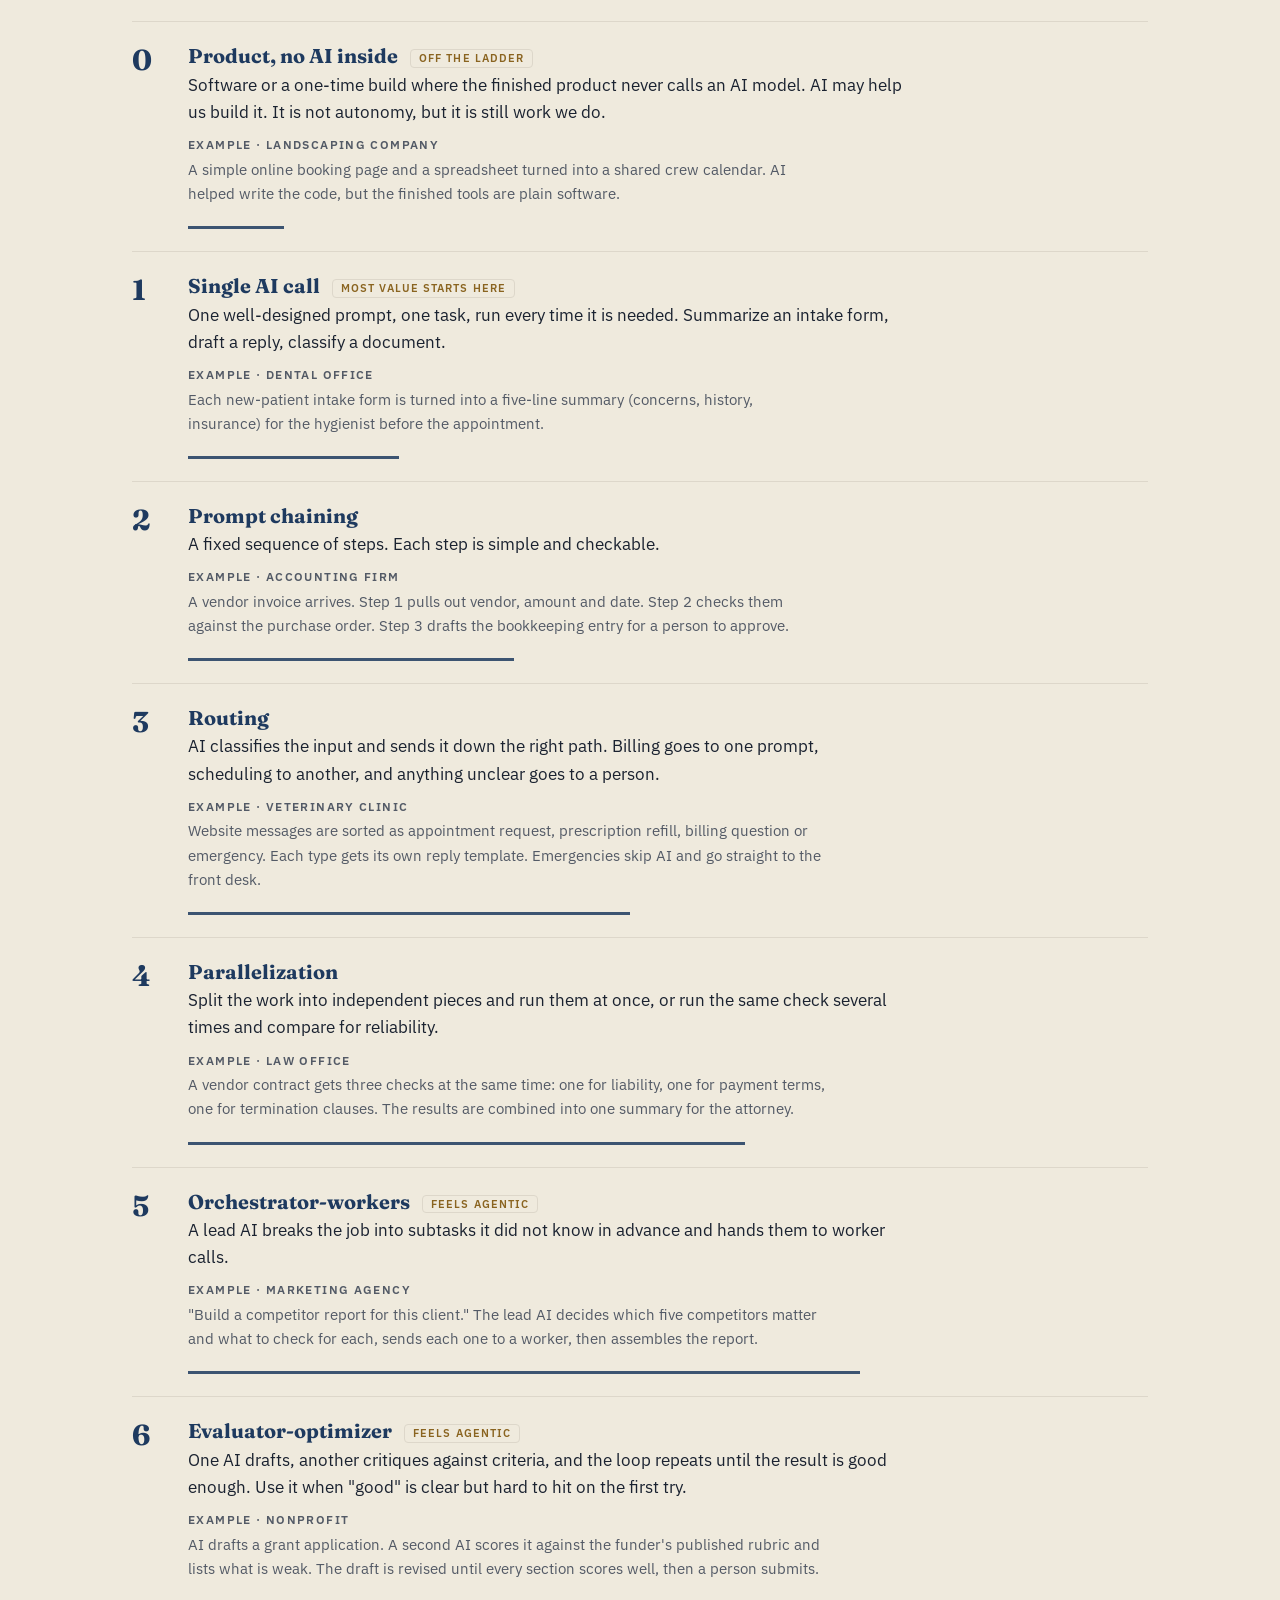
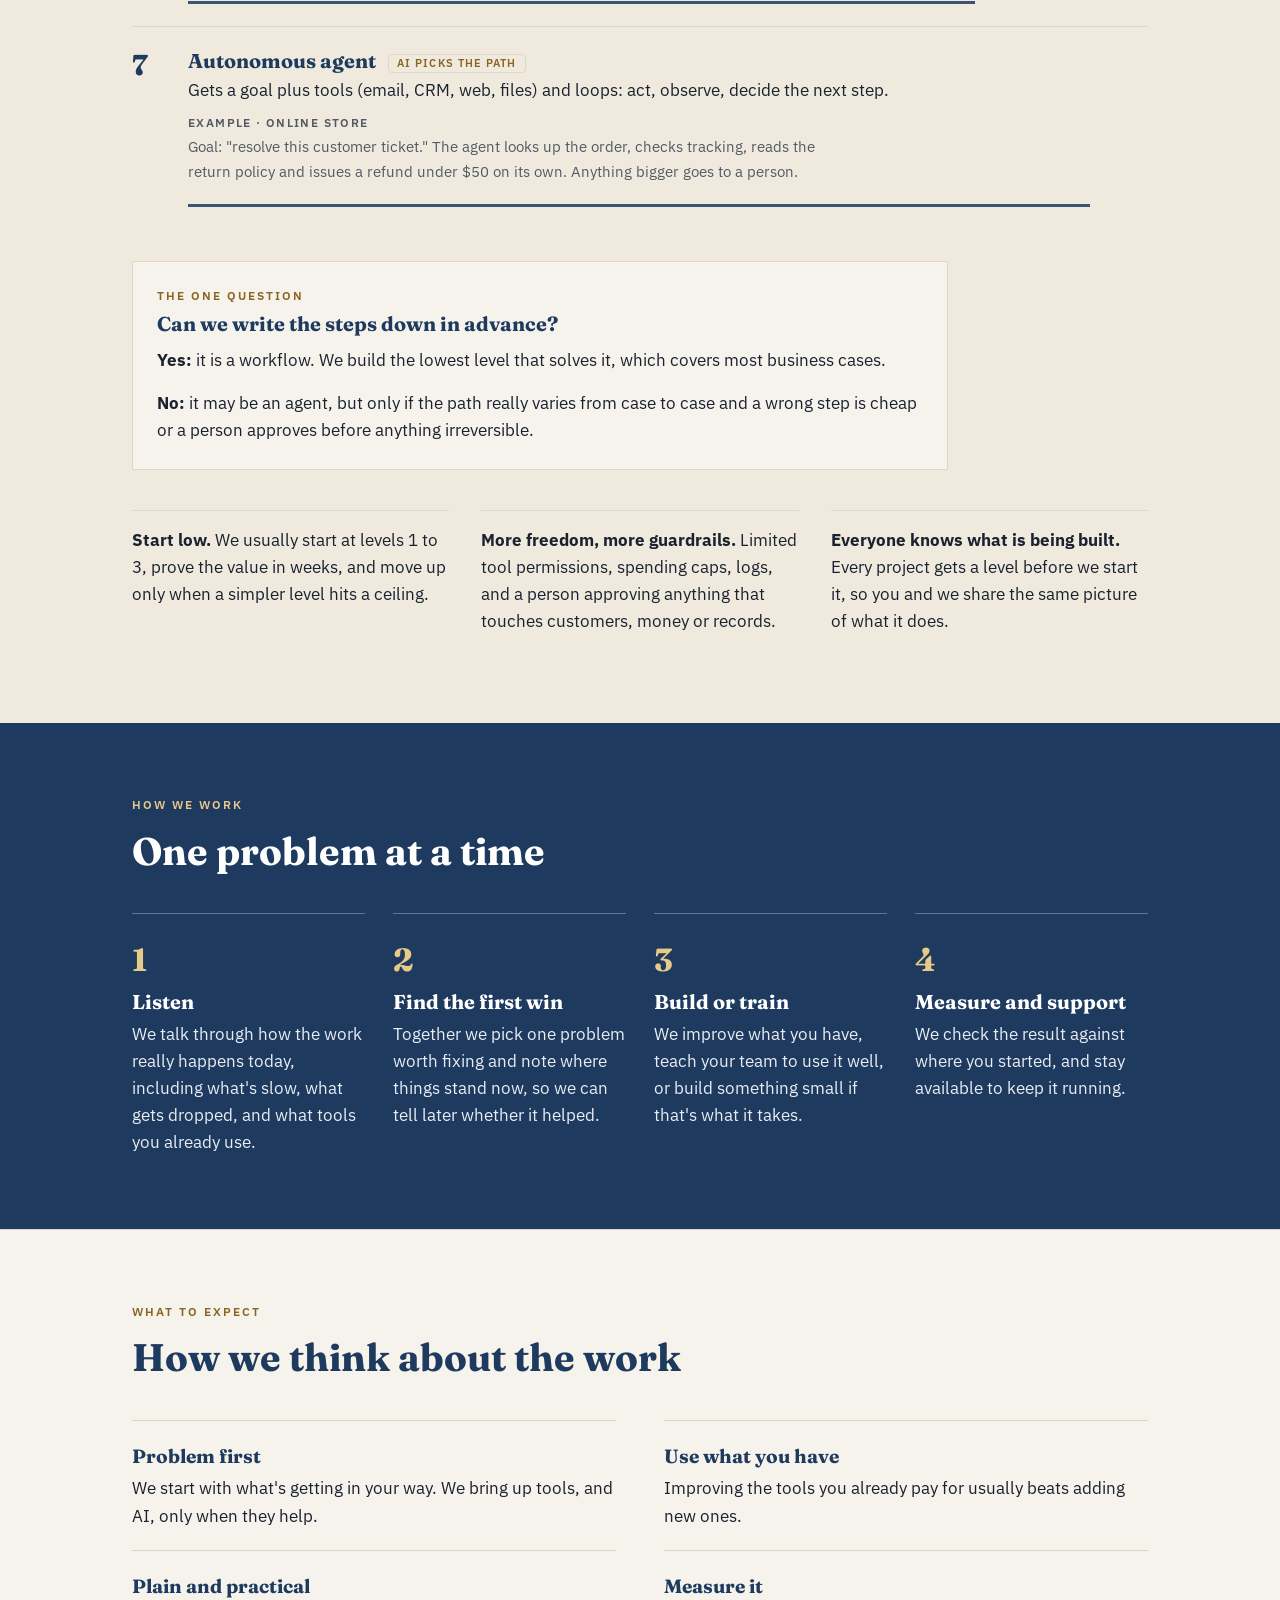
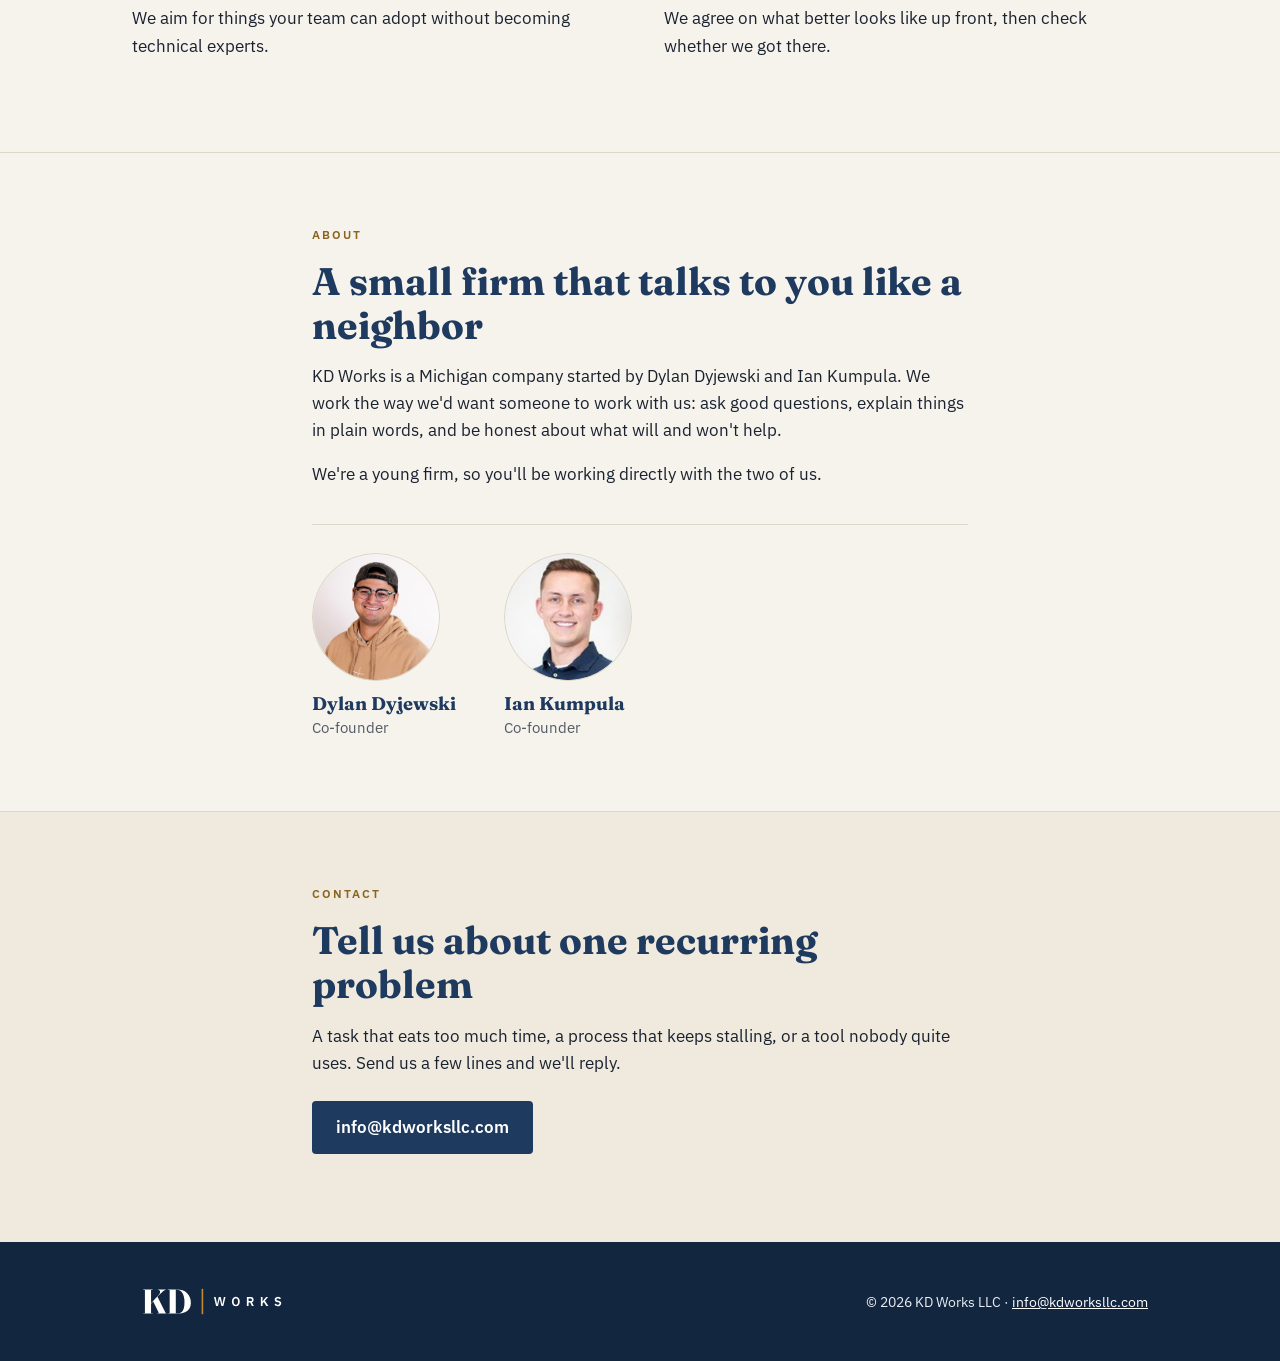
==== commit f6e62d8d: "Add team headshots to About section Co-Authored-By: Claude Sonnet 5.5 <noreply@anthropic.com> Claude" ====
--- a/index.html
+++ b/index.html
@@ -305,6 +305,19 @@
         <h2>A small firm that talks to you like a neighbor</h2>
         <p>KD Works is a Michigan company started by Dylan Dyjewski and Ian Kumpula. We work the way we'd want someone to work with us: ask good questions, explain things in plain words, and be honest about what will and won't help.</p>
         <p>We're a young firm, so you'll be working directly with the two of us.</p>
+
+        <ul class="team">
+          <li>
+            <img src="assets/team-dylan.png" alt="Dylan Dyjewski" width="128" height="128" loading="lazy">
+            <p class="team-name">Dylan Dyjewski</p>
+            <p class="team-role">Co-founder</p>
+          </li>
+          <li>
+            <img src="assets/team-ian.png" alt="Ian Kumpula" width="128" height="128" loading="lazy">
+            <p class="team-name">Ian Kumpula</p>
+            <p class="team-role">Co-founder</p>
+          </li>
+        </ul>
       </div>
     </section>
 
--- a/styles.css
+++ b/styles.css
@@ -195,3 +195,15 @@
   .ladder-notes { grid-template-columns: repeat(3, 1fr); gap: 0 32px; }
   .ladder-types { grid-template-columns: 1fr 1fr; }
 }
+
+/* Team */
+.team { list-style: none; margin: 36px 0 0; padding: 28px 0 0; border-top: 1px solid var(--hairline); display: flex; flex-wrap: wrap; gap: 28px 48px; }
+.team li { text-align: left; }
+.team img {
+  width: 128px; height: 128px; border-radius: 50%;
+  border: 1px solid var(--hairline); background: #EFEADD; object-fit: cover;
+  margin-bottom: 12px;
+}
+.team p { margin: 0; }
+.team-name { font-family: var(--serif); font-weight: 700; color: var(--navy); font-size: 1.15rem; line-height: 1.2; }
+.team-role { color: var(--muted); font-size: 0.95rem; }
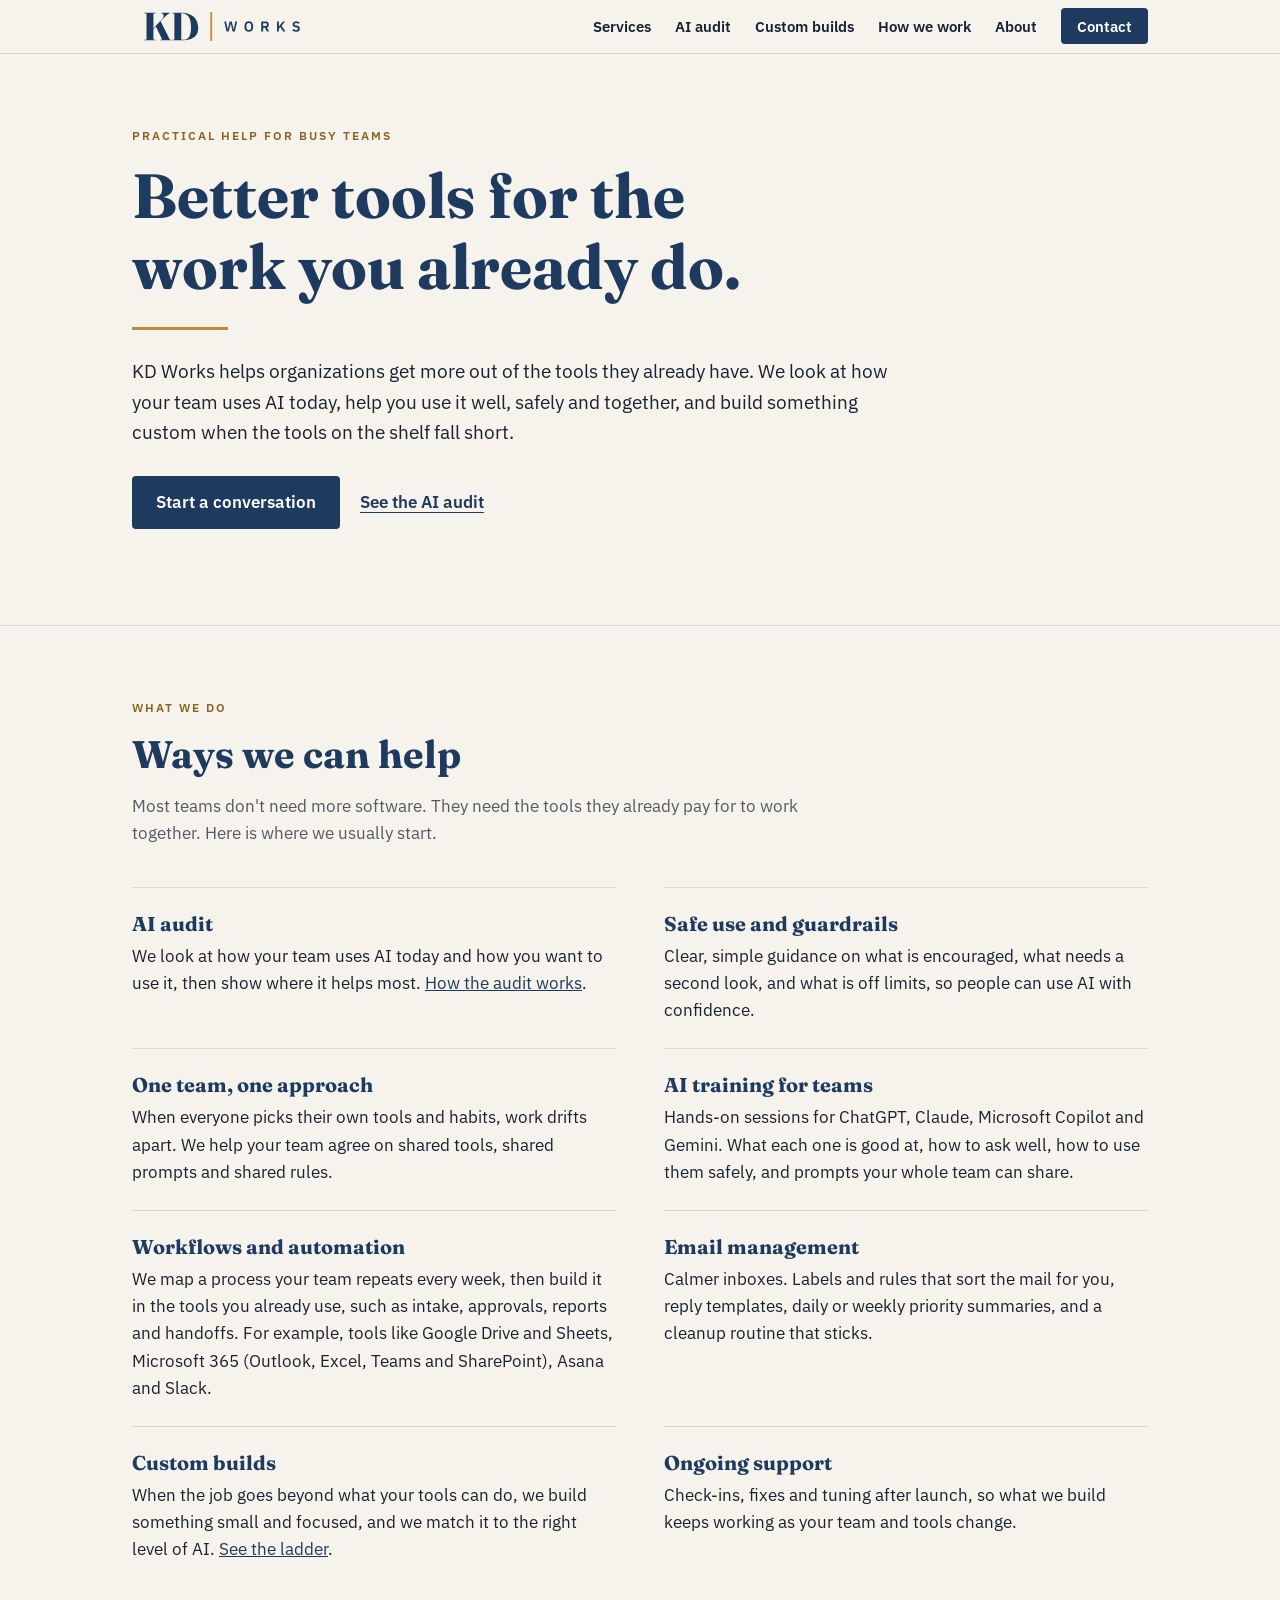
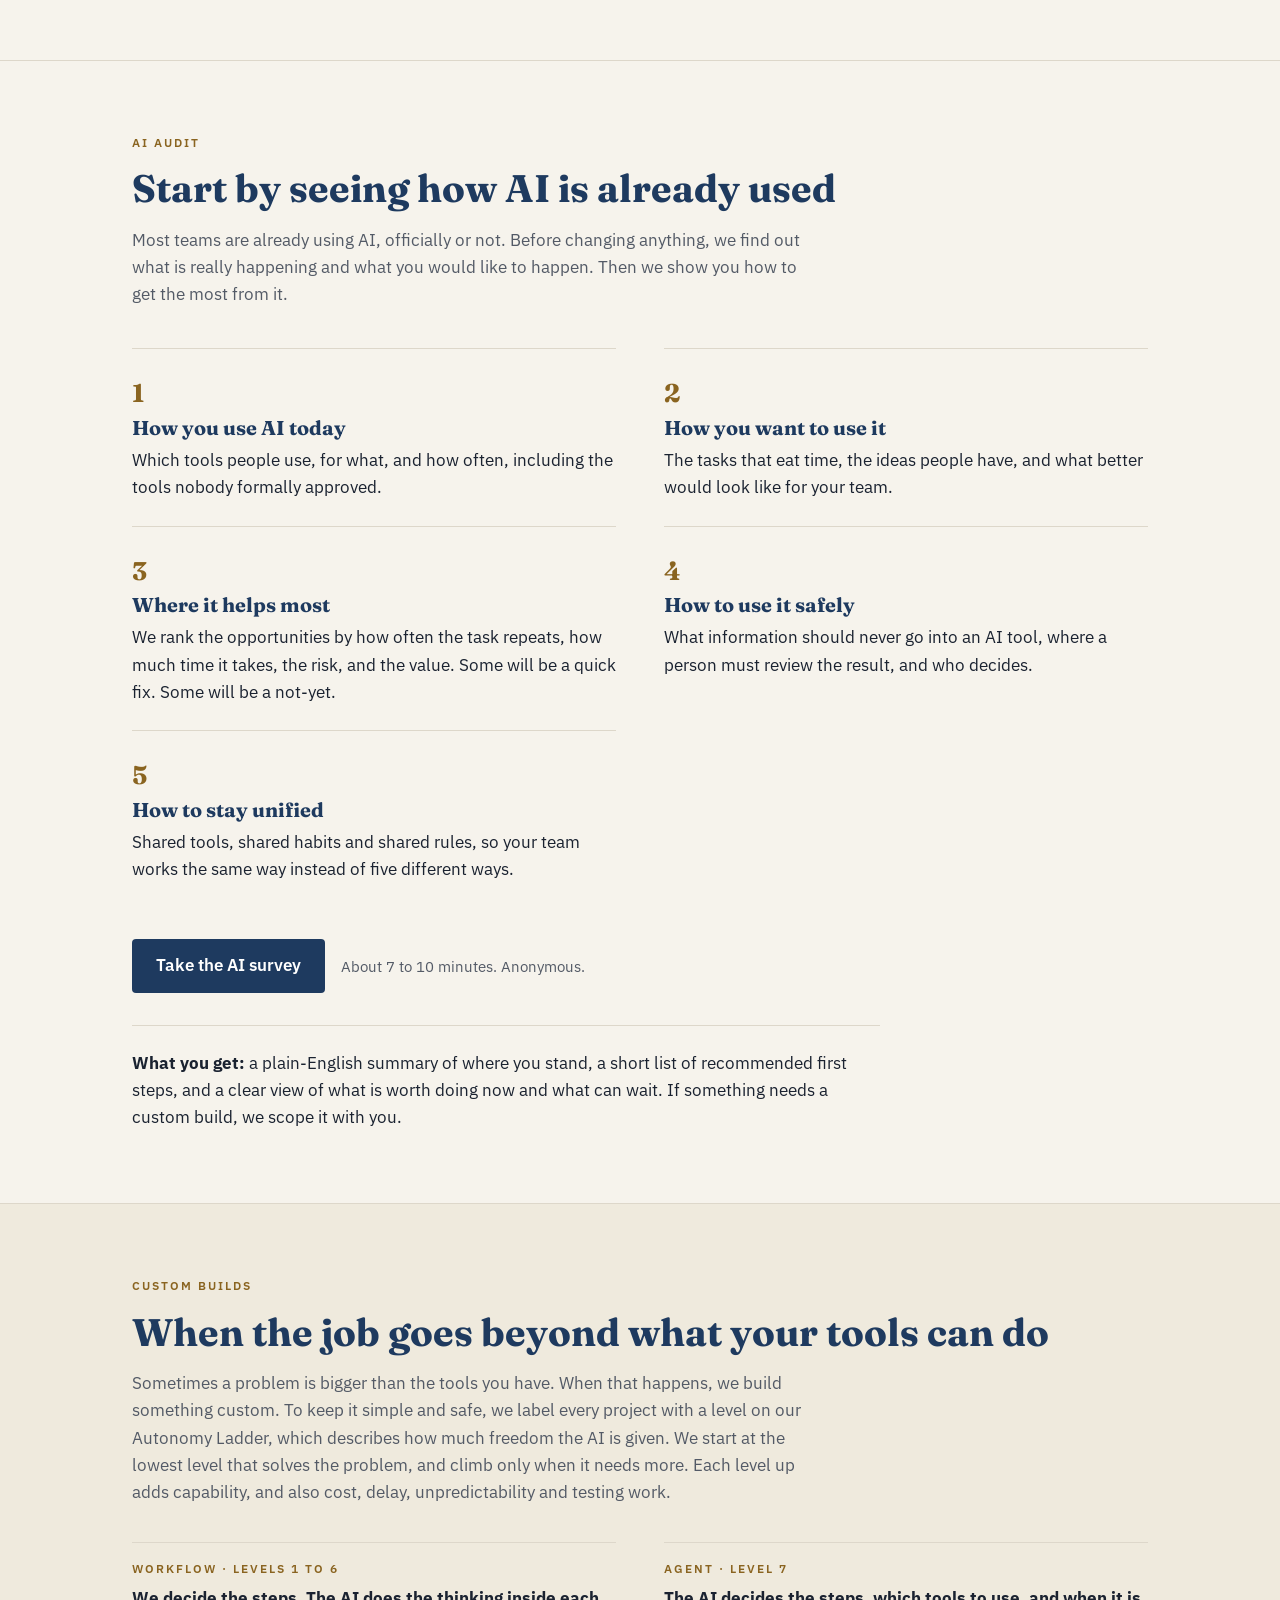
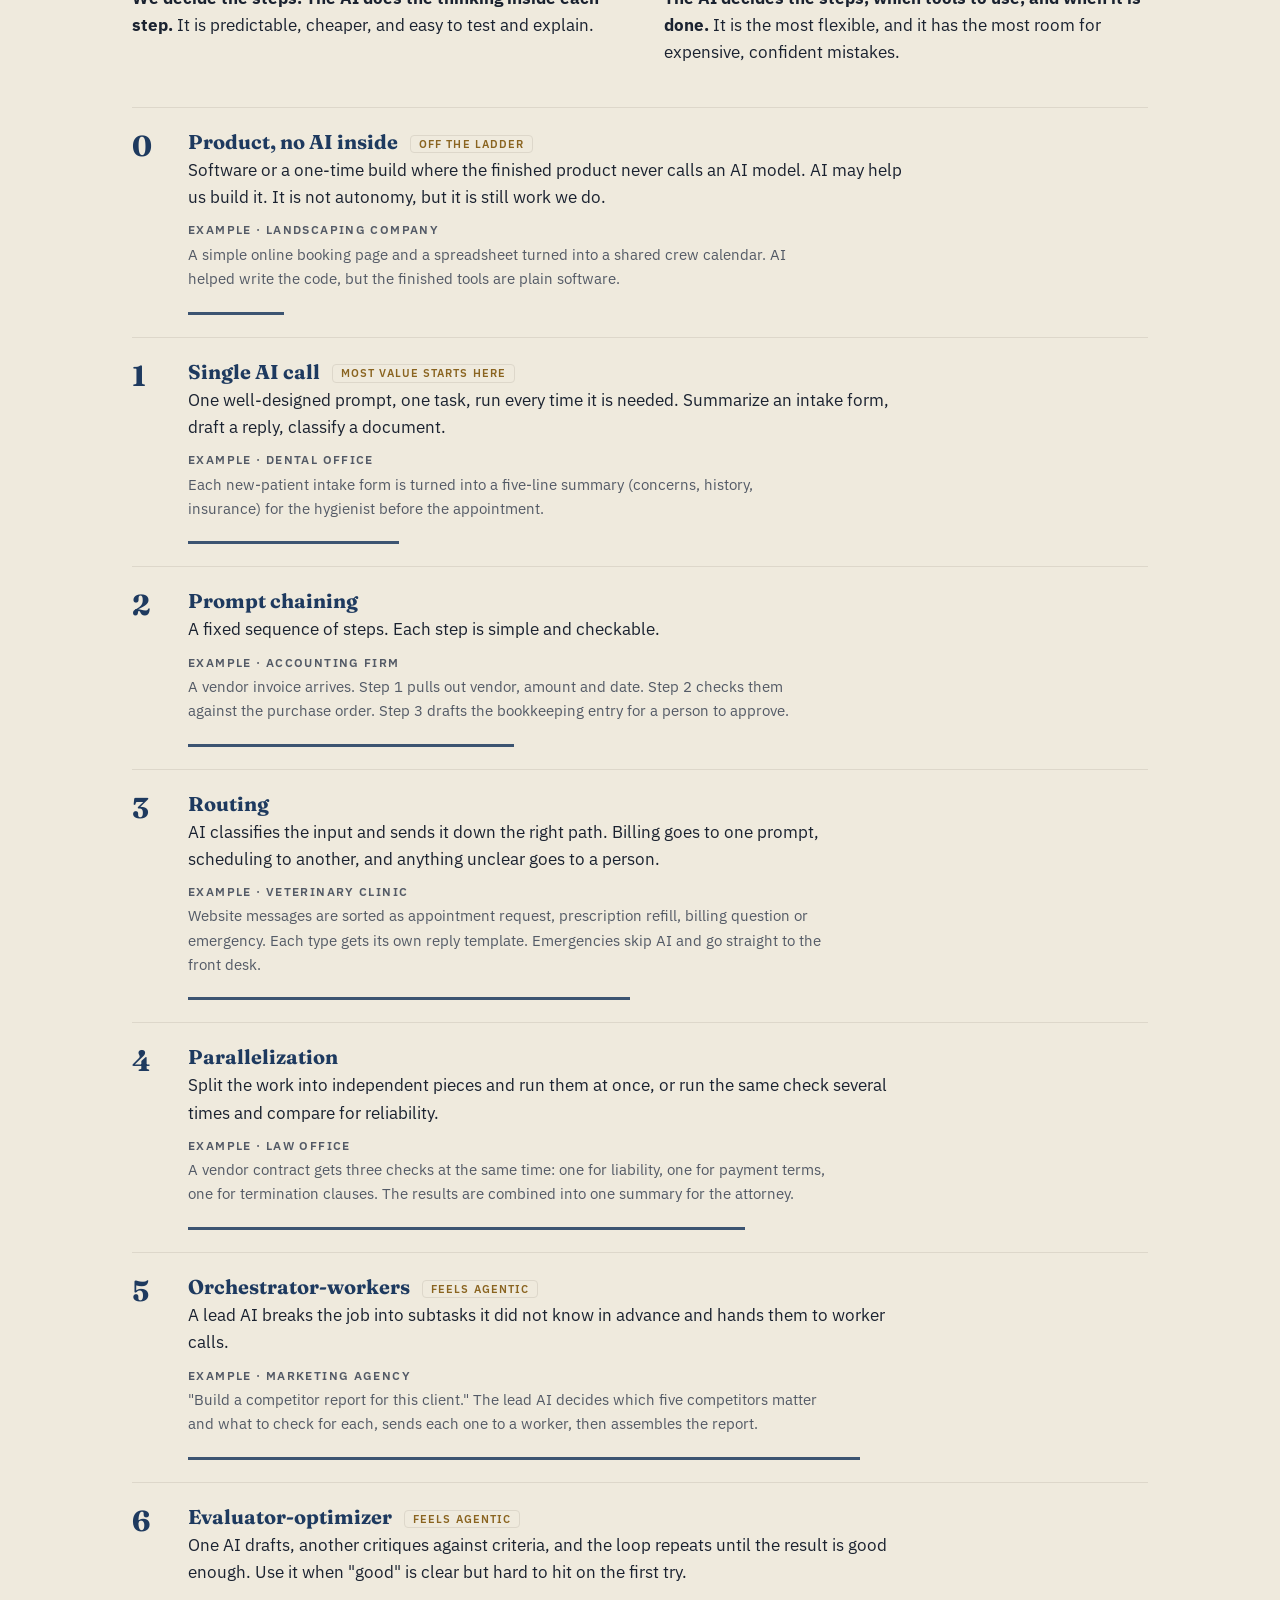
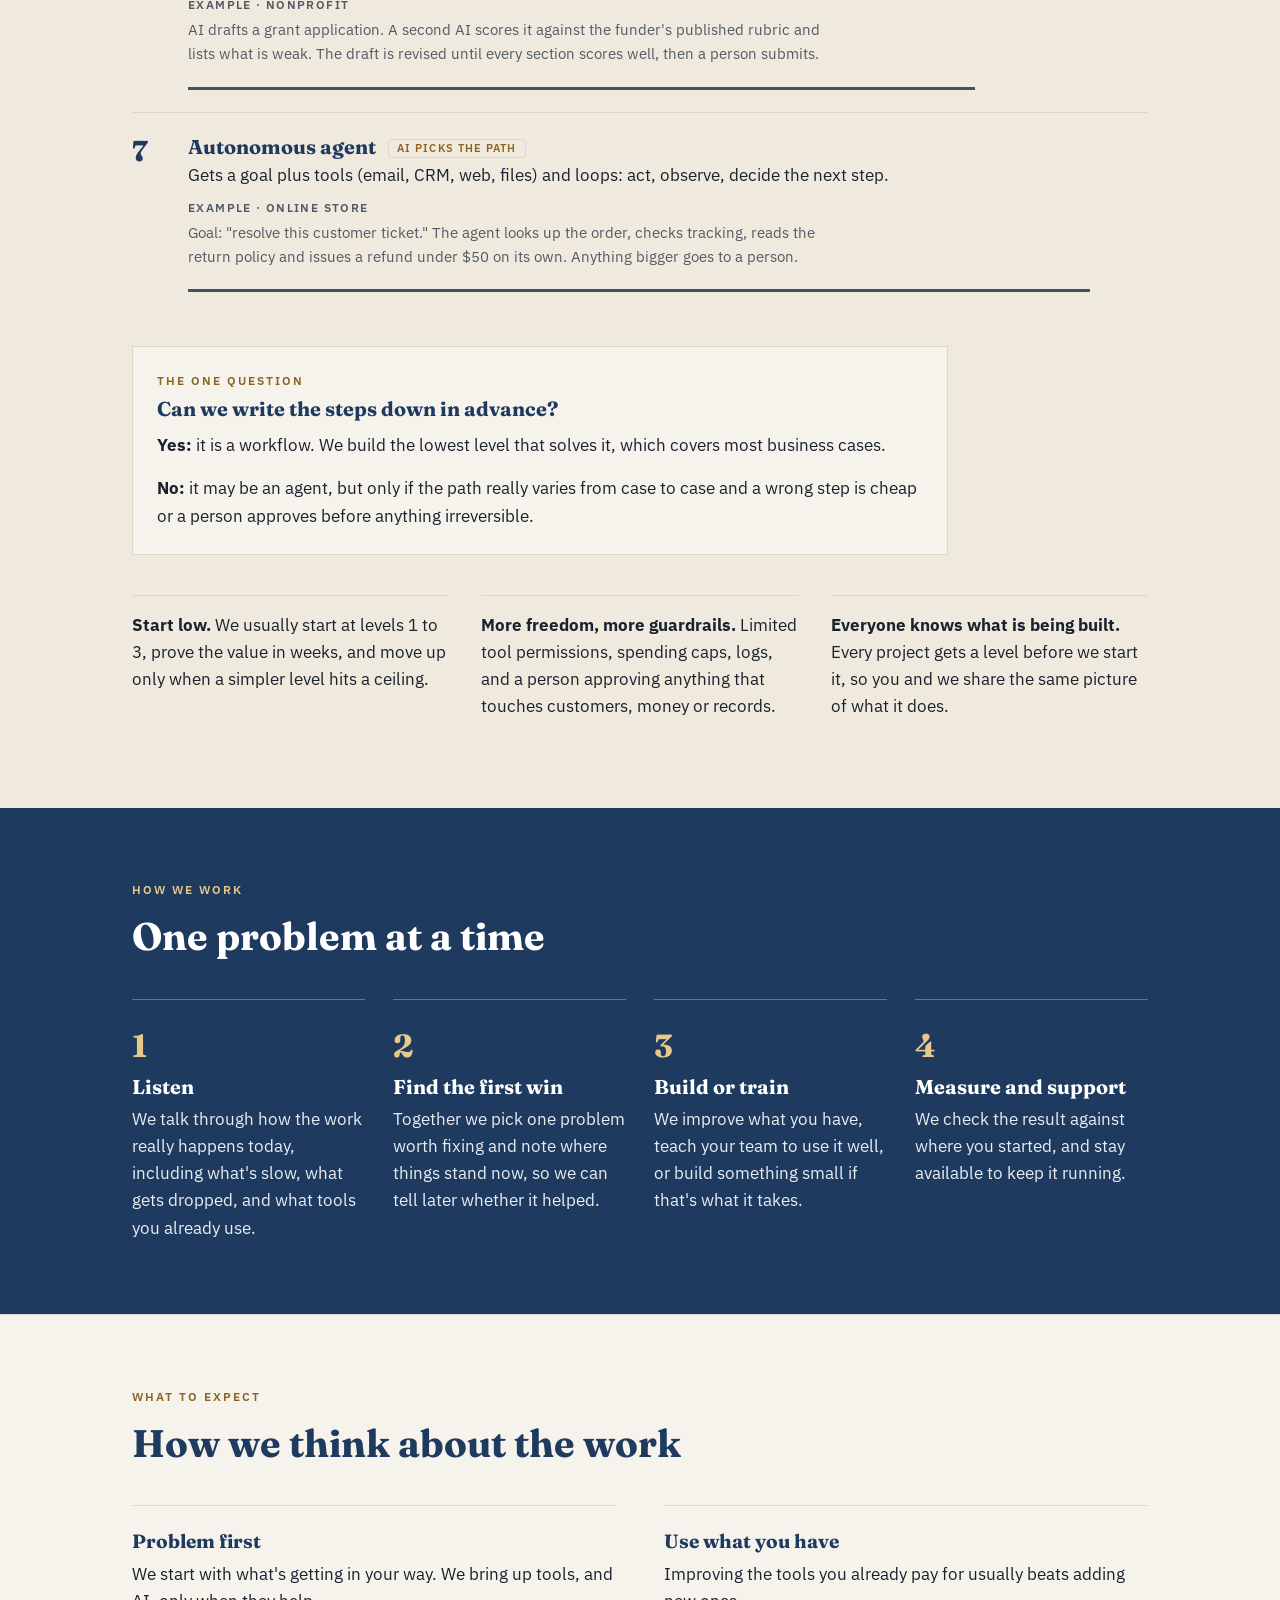
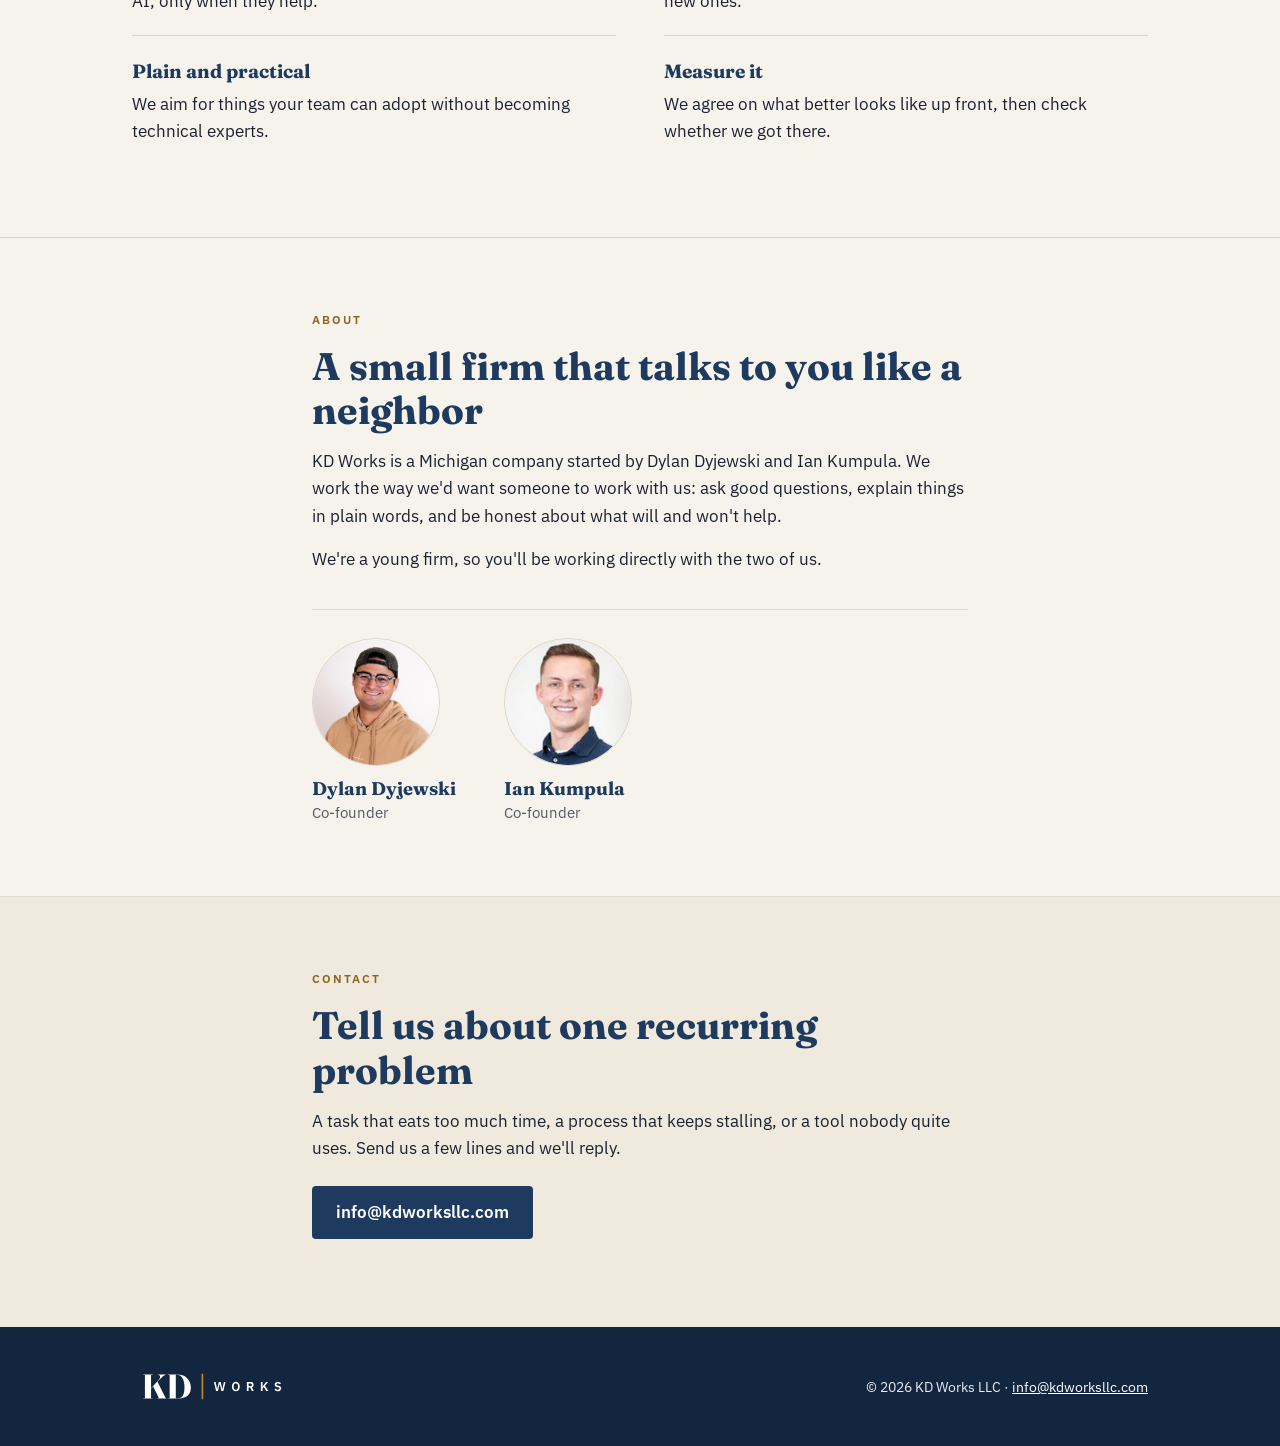
==== commit 99733e9b: "Add on-site AI Adoption & Opportunity Survey (emails answers via form service) Co-Authored-By: Claud" ====
--- a/index.html
+++ b/index.html
@@ -138,6 +138,8 @@
           </li>
         </ol>
 
+        <p class="audit-cta"><a class="button" href="survey.html">Take the AI survey</a> <span class="audit-cta-note">About 7 to 10 minutes. Anonymous.</span></p>
+
         <p class="audit-result"><strong>What you get:</strong> a plain-English summary of where you stand, a short list of recommended first steps, and a clear view of what is worth doing now and what can wait. If something needs a custom build, we scope it with you.</p>
       </div>
     </section>
--- a/styles.css
+++ b/styles.css
@@ -207,3 +207,40 @@
 .team p { margin: 0; }
 .team-name { font-family: var(--serif); font-weight: 700; color: var(--navy); font-size: 1.15rem; line-height: 1.2; }
 .team-role { color: var(--muted); font-size: 0.95rem; }
+
+/* Survey */
+.survey-title { font-size: clamp(2rem, 5vw, 3rem); max-width: 18ch; }
+.survey-privacy { color: var(--muted); font-size: 0.95rem; }
+.survey-body { padding-top: 40px; }
+.survey-section { border: 0; border-top: 1px solid var(--hairline); margin: 0 0 40px; padding: 28px 0 0; min-width: 0; }
+.survey-section legend { font-family: var(--serif); font-weight: 700; color: var(--navy); font-size: 1.5rem; line-height: 1.2; padding: 0; margin-bottom: 12px; float: left; width: 100%; }
+.survey-section legend + * { clear: both; }
+.survey-sec-num { display: block; font-family: var(--sans); font-weight: 600; font-size: 0.75rem; letter-spacing: 0.16em; text-transform: uppercase; color: var(--brass-text); margin-bottom: 4px; }
+.survey-note { color: var(--muted); margin-bottom: 24px; }
+.survey-q { margin: 0 0 32px; }
+.survey-label { display: block; font-weight: 600; margin: 0 0 10px; }
+.survey-label .qnum { color: var(--brass-text); }
+.req { color: var(--brass-text); }
+.survey-options { display: grid; gap: 6px; }
+.opt { display: flex; align-items: flex-start; gap: 10px; padding: 8px 12px; border: 1px solid var(--hairline); border-radius: 4px; background: #fff; cursor: pointer; line-height: 1.4; }
+.opt:hover { border-color: var(--navy); }
+.opt input[type=radio], .opt input[type=checkbox] { margin-top: 4px; flex: none; accent-color: var(--navy); width: 18px; height: 18px; }
+.opt.is-off { opacity: 0.45; cursor: not-allowed; }
+.opt-other { flex-wrap: wrap; align-items: center; }
+.other-text { flex: 1 1 200px; min-width: 0; font: inherit; padding: 6px 8px; border: 1px solid var(--hairline); border-radius: 4px; background: #fff; }
+.other-text:disabled { background: #f3efe5; }
+.survey-text, .survey-area { width: 100%; font: inherit; color: var(--ink); padding: 10px 12px; border: 1px solid var(--hairline); border-radius: 4px; background: #fff; }
+.survey-area { resize: vertical; }
+.survey-text:focus-visible, .survey-area:focus-visible, .other-text:focus-visible, .opt input:focus-visible { outline: 3px solid var(--brass); outline-offset: 2px; }
+.survey-q.has-error .survey-label { color: #8A2B1F; }
+.survey-q.has-error .survey-options, .survey-q.has-error .survey-text { outline: 2px solid #8A2B1F; outline-offset: 4px; }
+.survey-error { color: #8A2B1F; font-weight: 600; }
+.hp { position: absolute; left: -9999px; width: 1px; height: 1px; opacity: 0; }
+.survey-thanks { padding: 24px 0; }
+.survey-thanks:focus { outline: none; }
+button.button { border: 0; cursor: pointer; font-size: 1rem; }
+button.button:disabled { opacity: 0.6; cursor: wait; }
+[hidden] { display: none !important; }
+
+.audit-cta { margin: 32px 0 0; display: flex; flex-wrap: wrap; align-items: center; gap: 12px 16px; }
+.audit-cta-note { color: var(--muted); font-size: 0.95rem; }
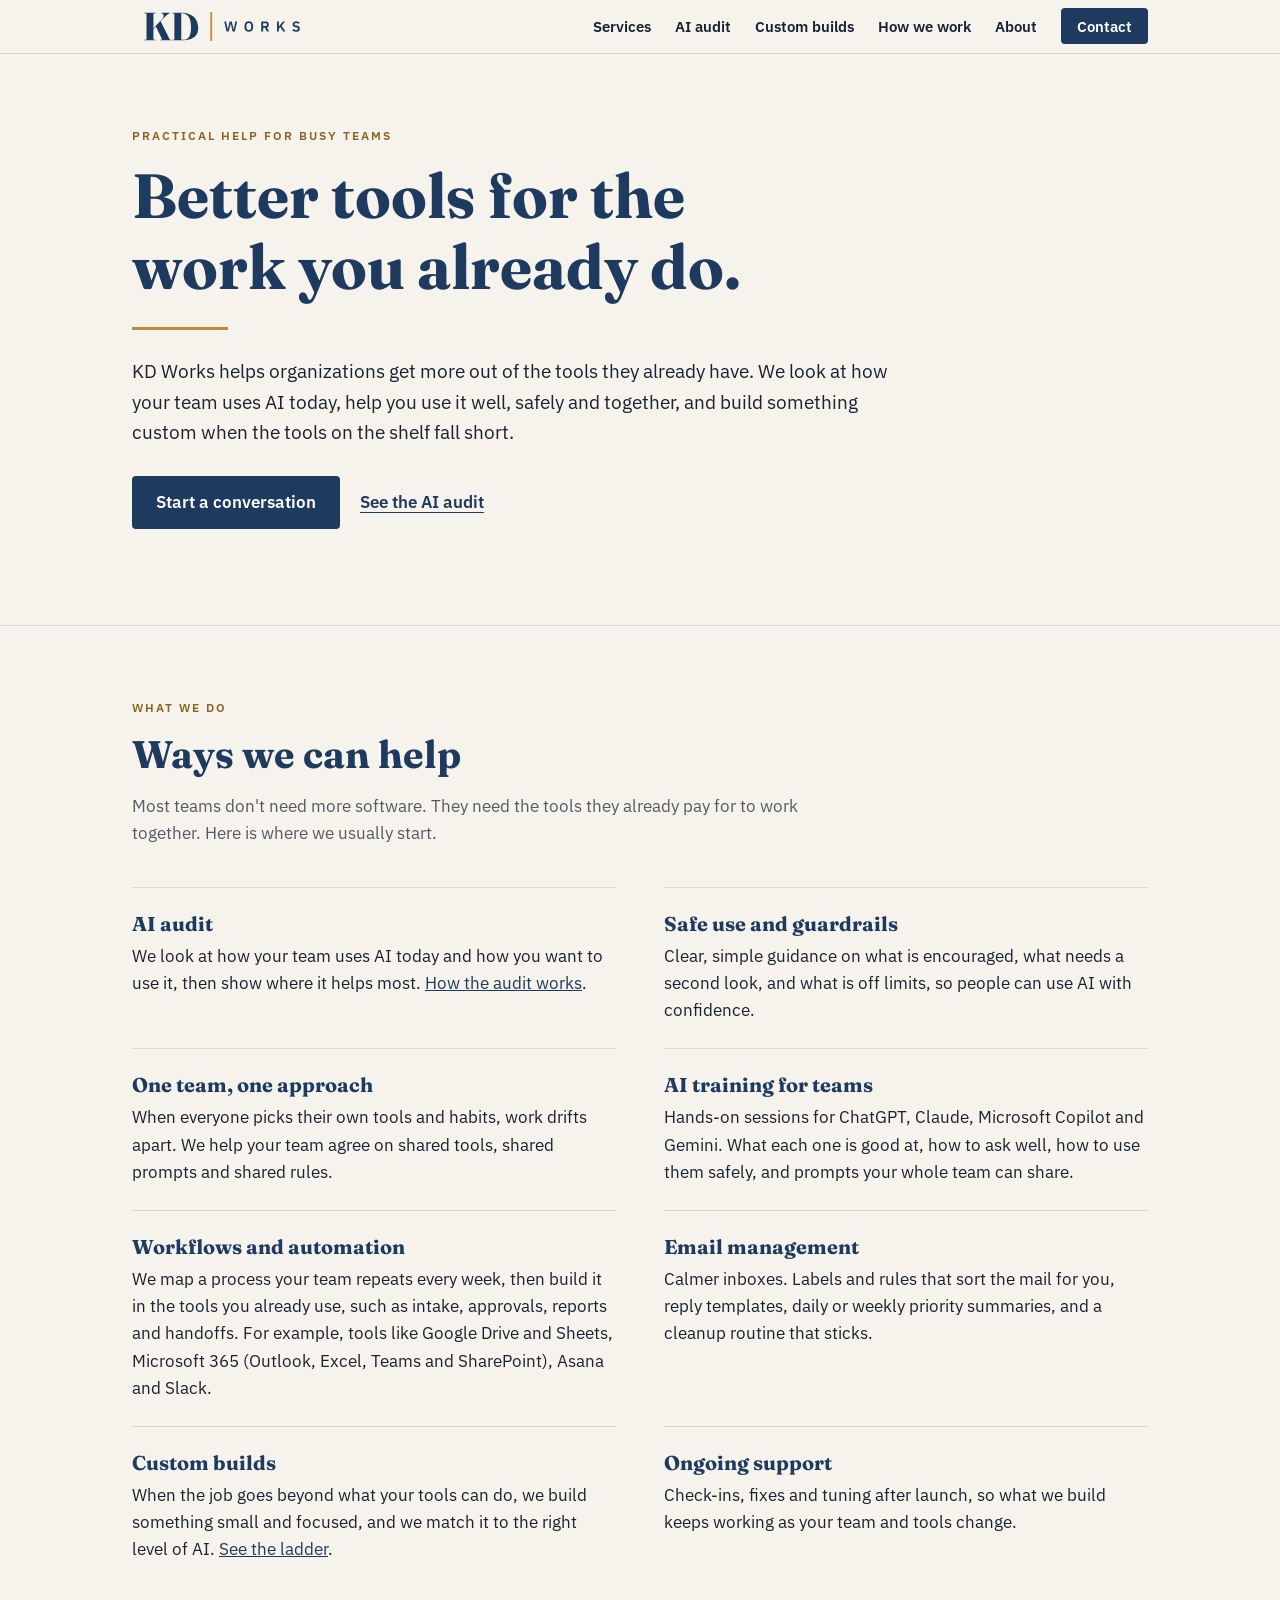
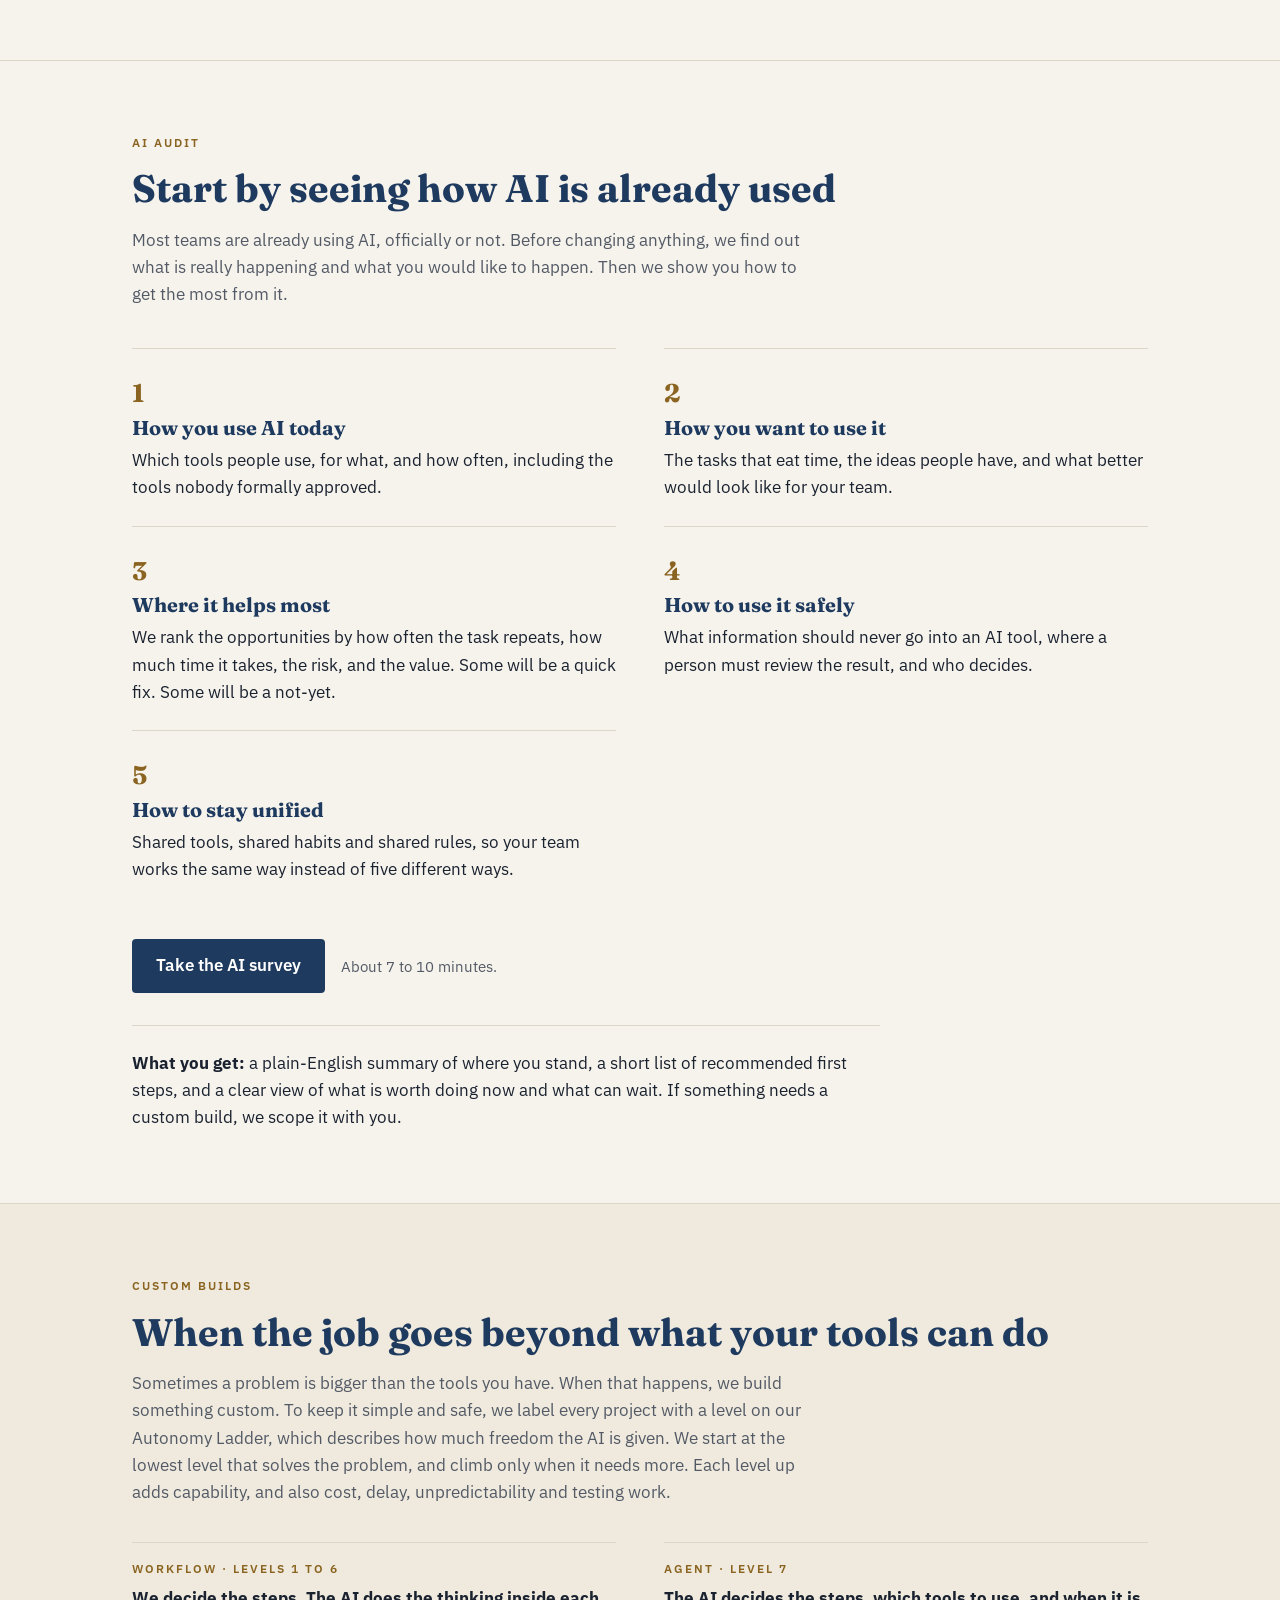
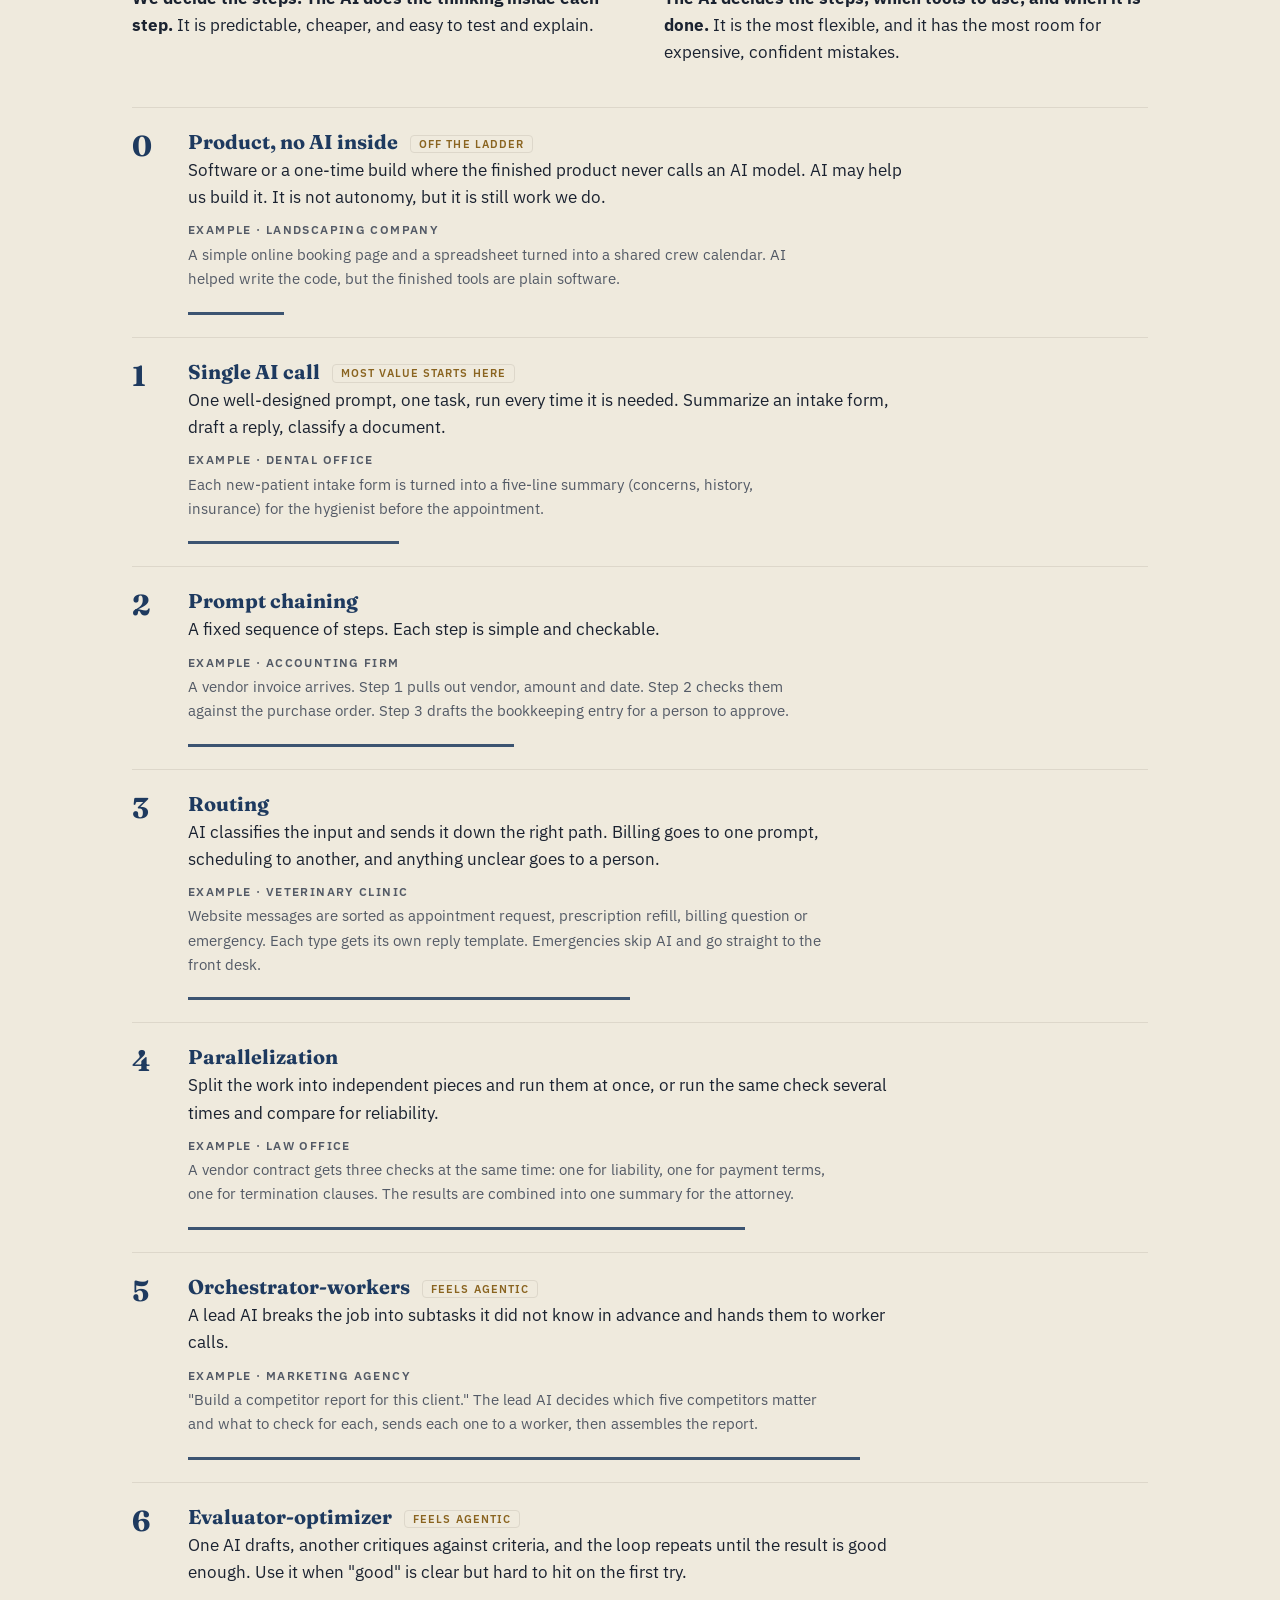
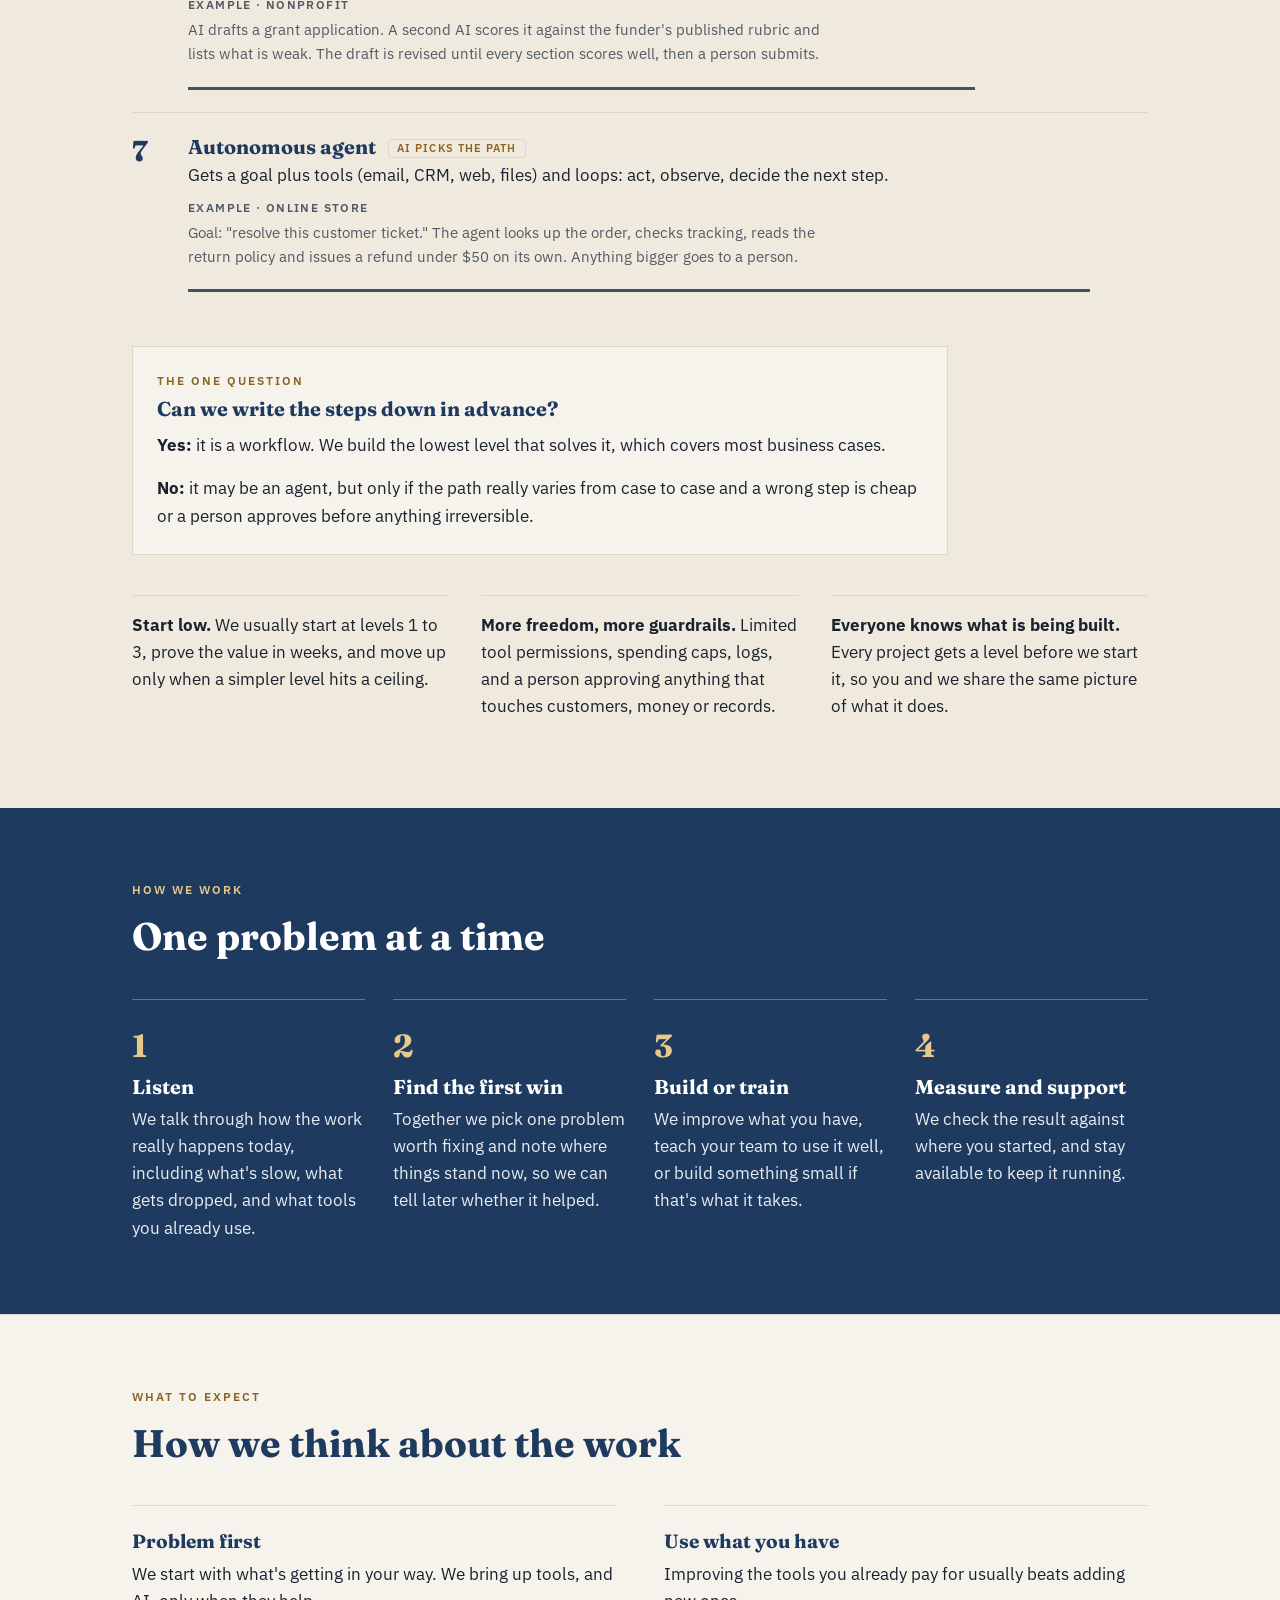
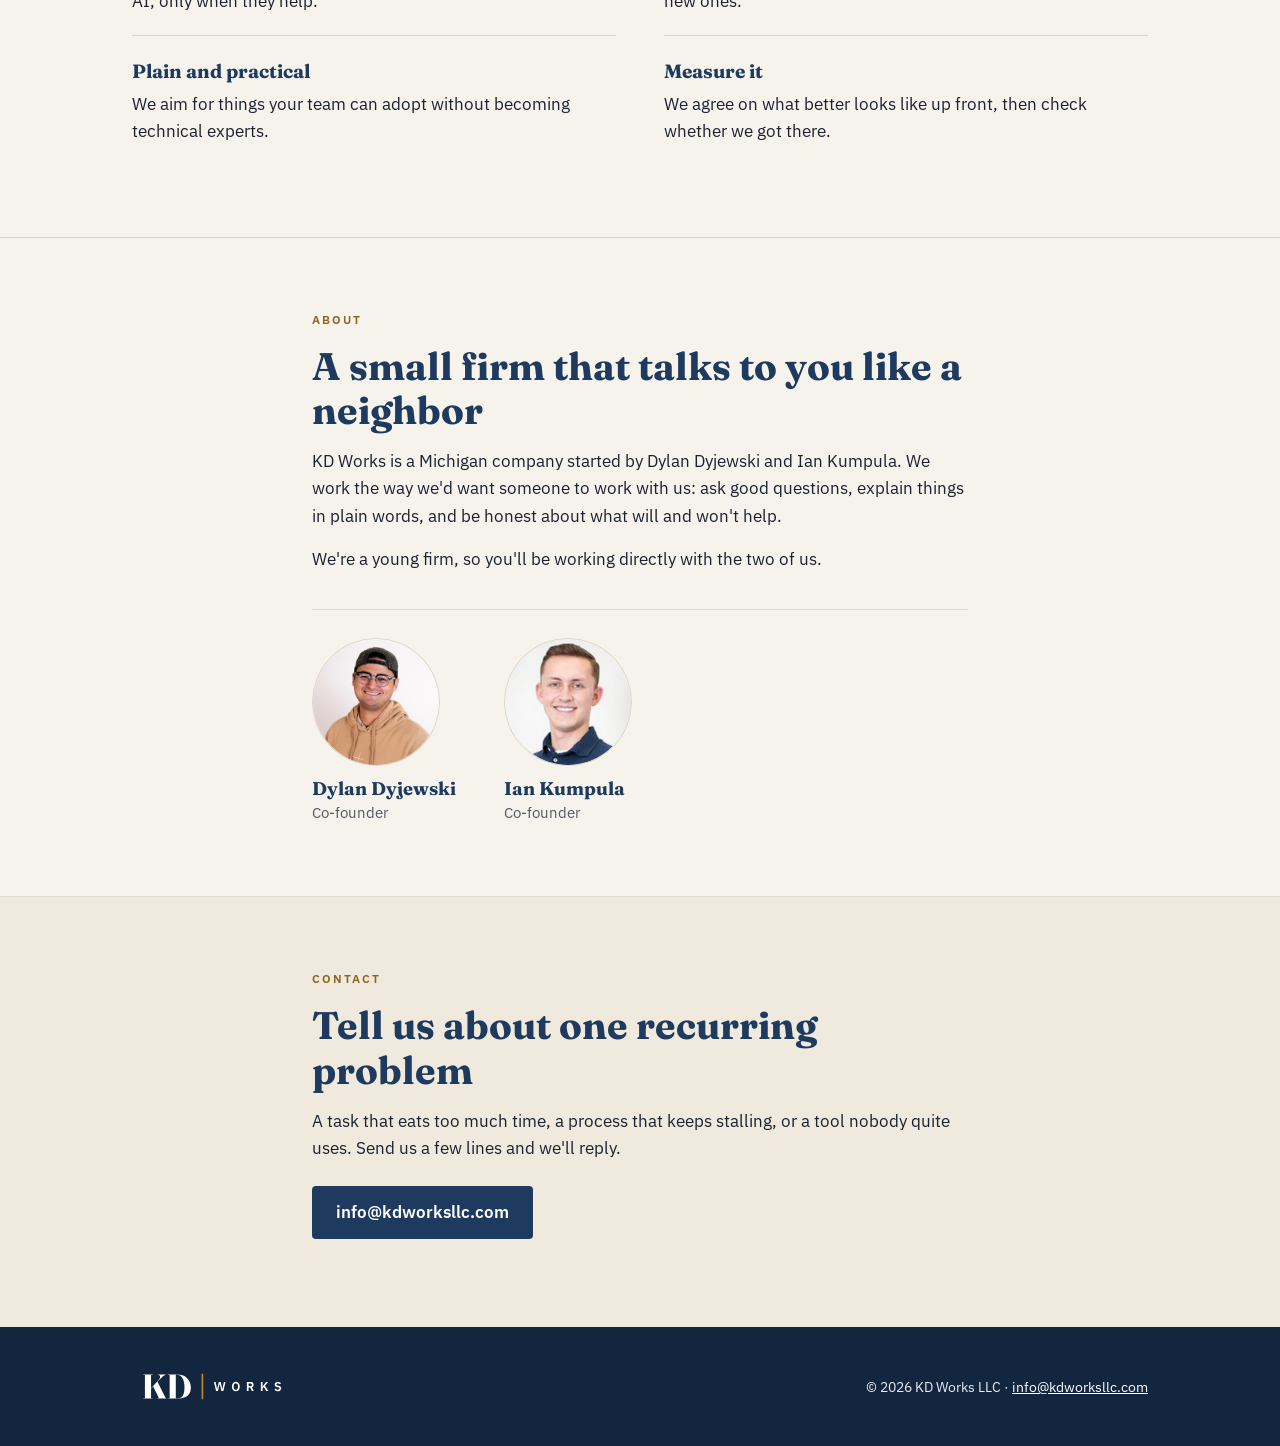
==== commit 8164f050: "Survey: require name, email and organization so we can follow up Replies to the notification email n" ====
--- a/index.html
+++ b/index.html
@@ -138,7 +138,7 @@
           </li>
         </ol>
 
-        <p class="audit-cta"><a class="button" href="survey.html">Take the AI survey</a> <span class="audit-cta-note">About 7 to 10 minutes. Anonymous.</span></p>
+        <p class="audit-cta"><a class="button" href="survey.html">Take the AI survey</a> <span class="audit-cta-note">About 7 to 10 minutes.</span></p>
 
         <p class="audit-result"><strong>What you get:</strong> a plain-English summary of where you stand, a short list of recommended first steps, and a clear view of what is worth doing now and what can wait. If something needs a custom build, we scope it with you.</p>
       </div>
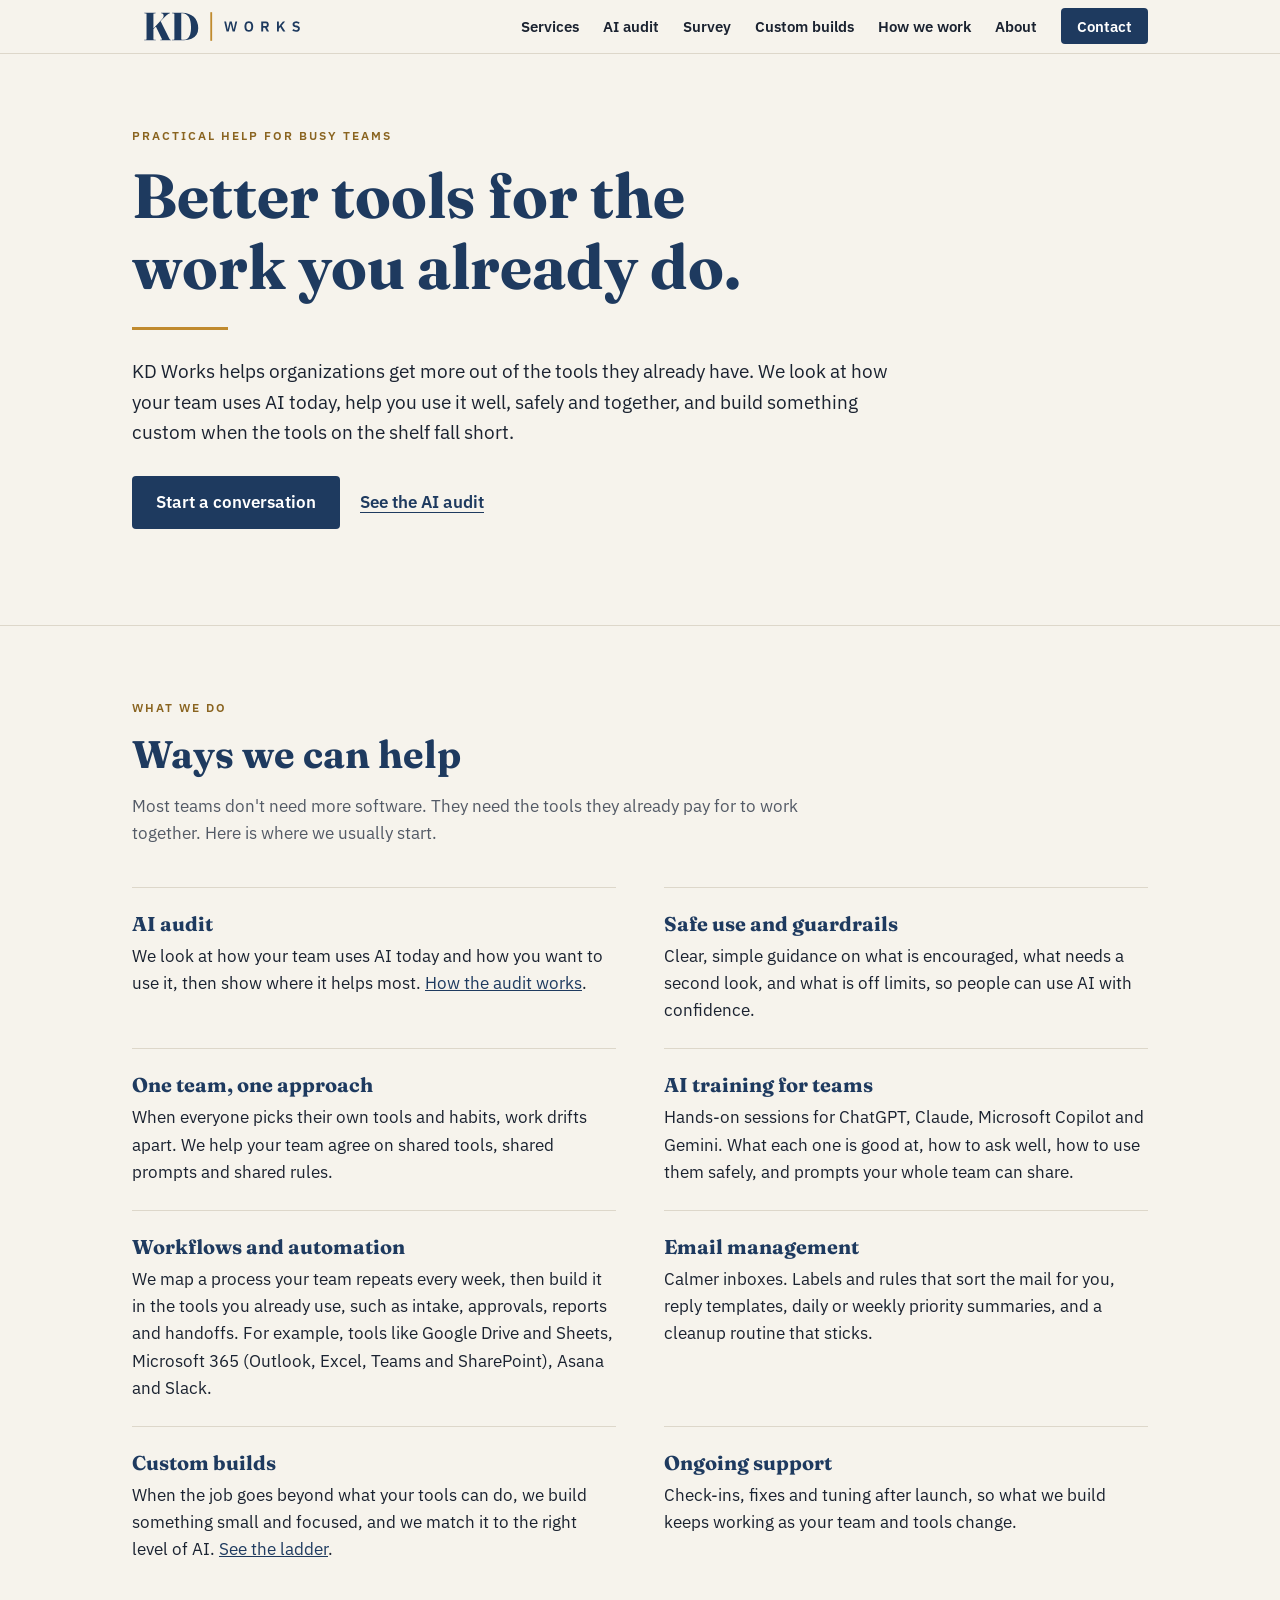
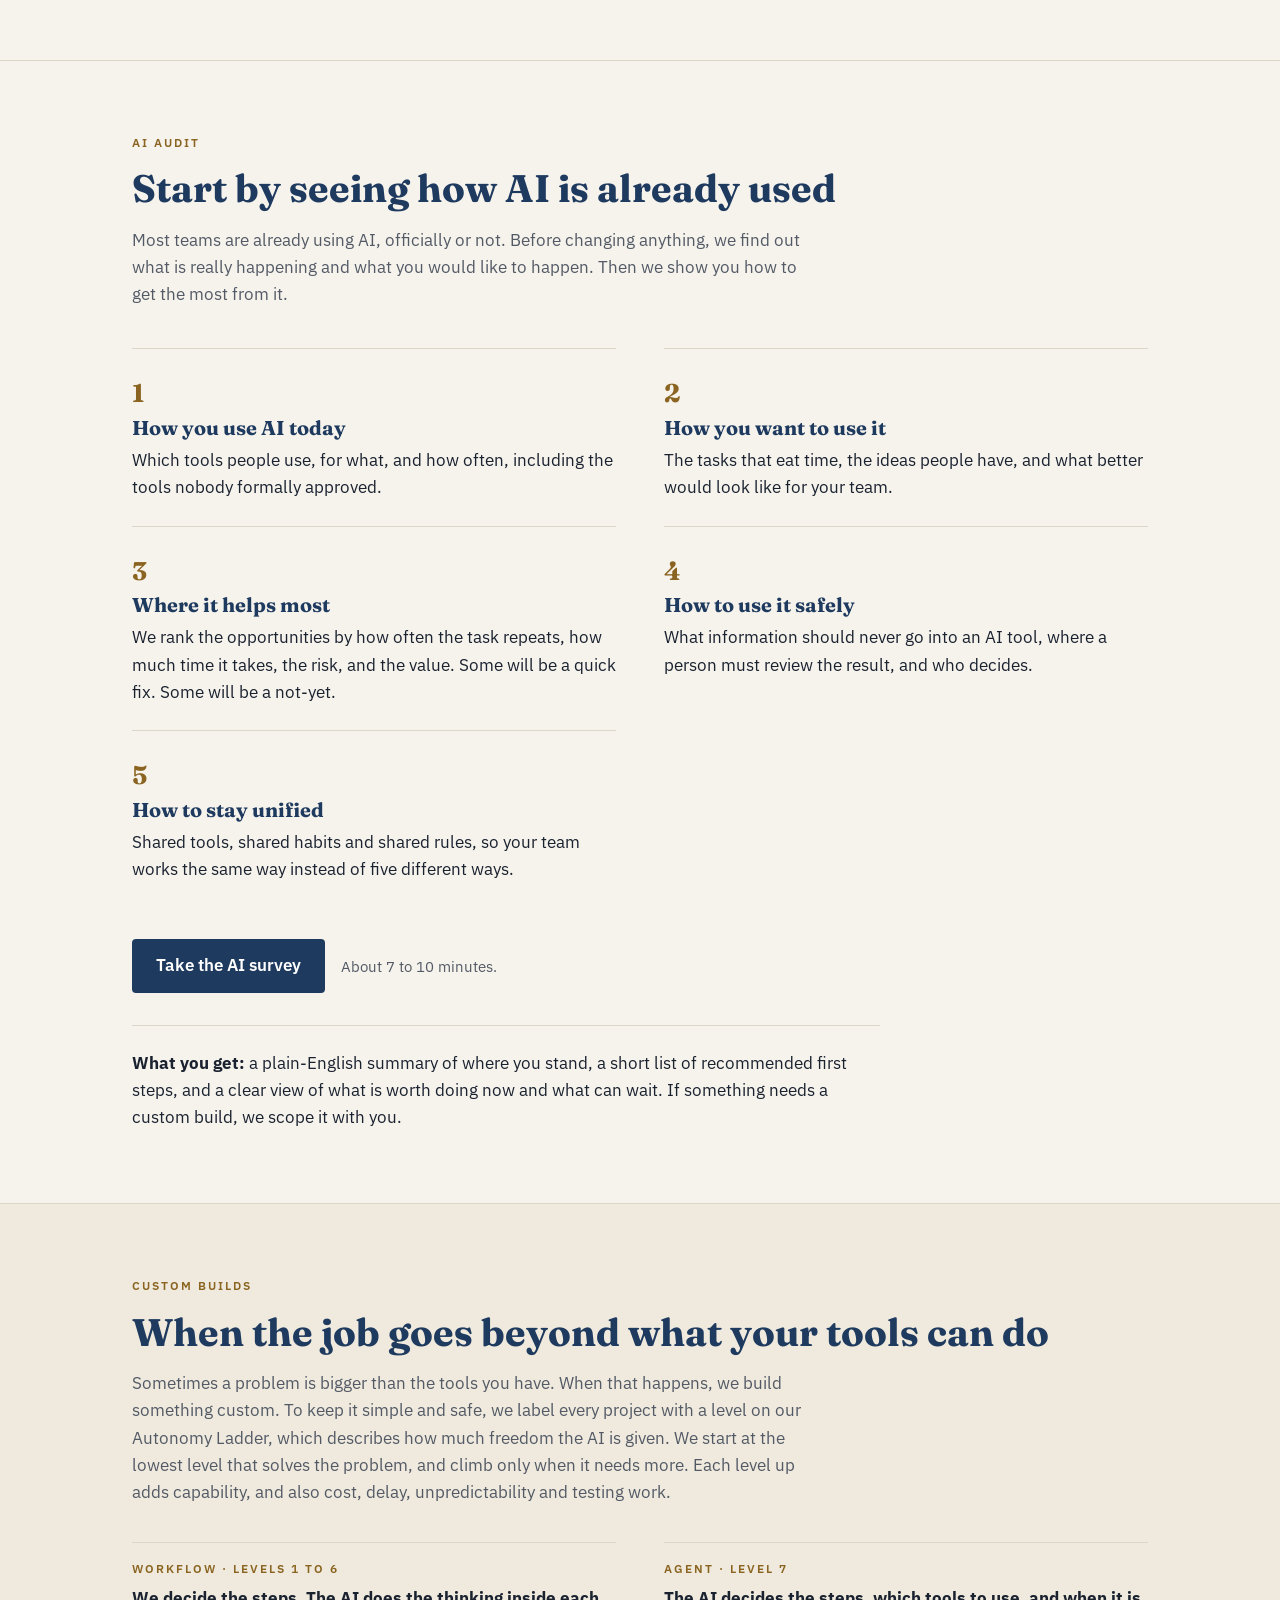
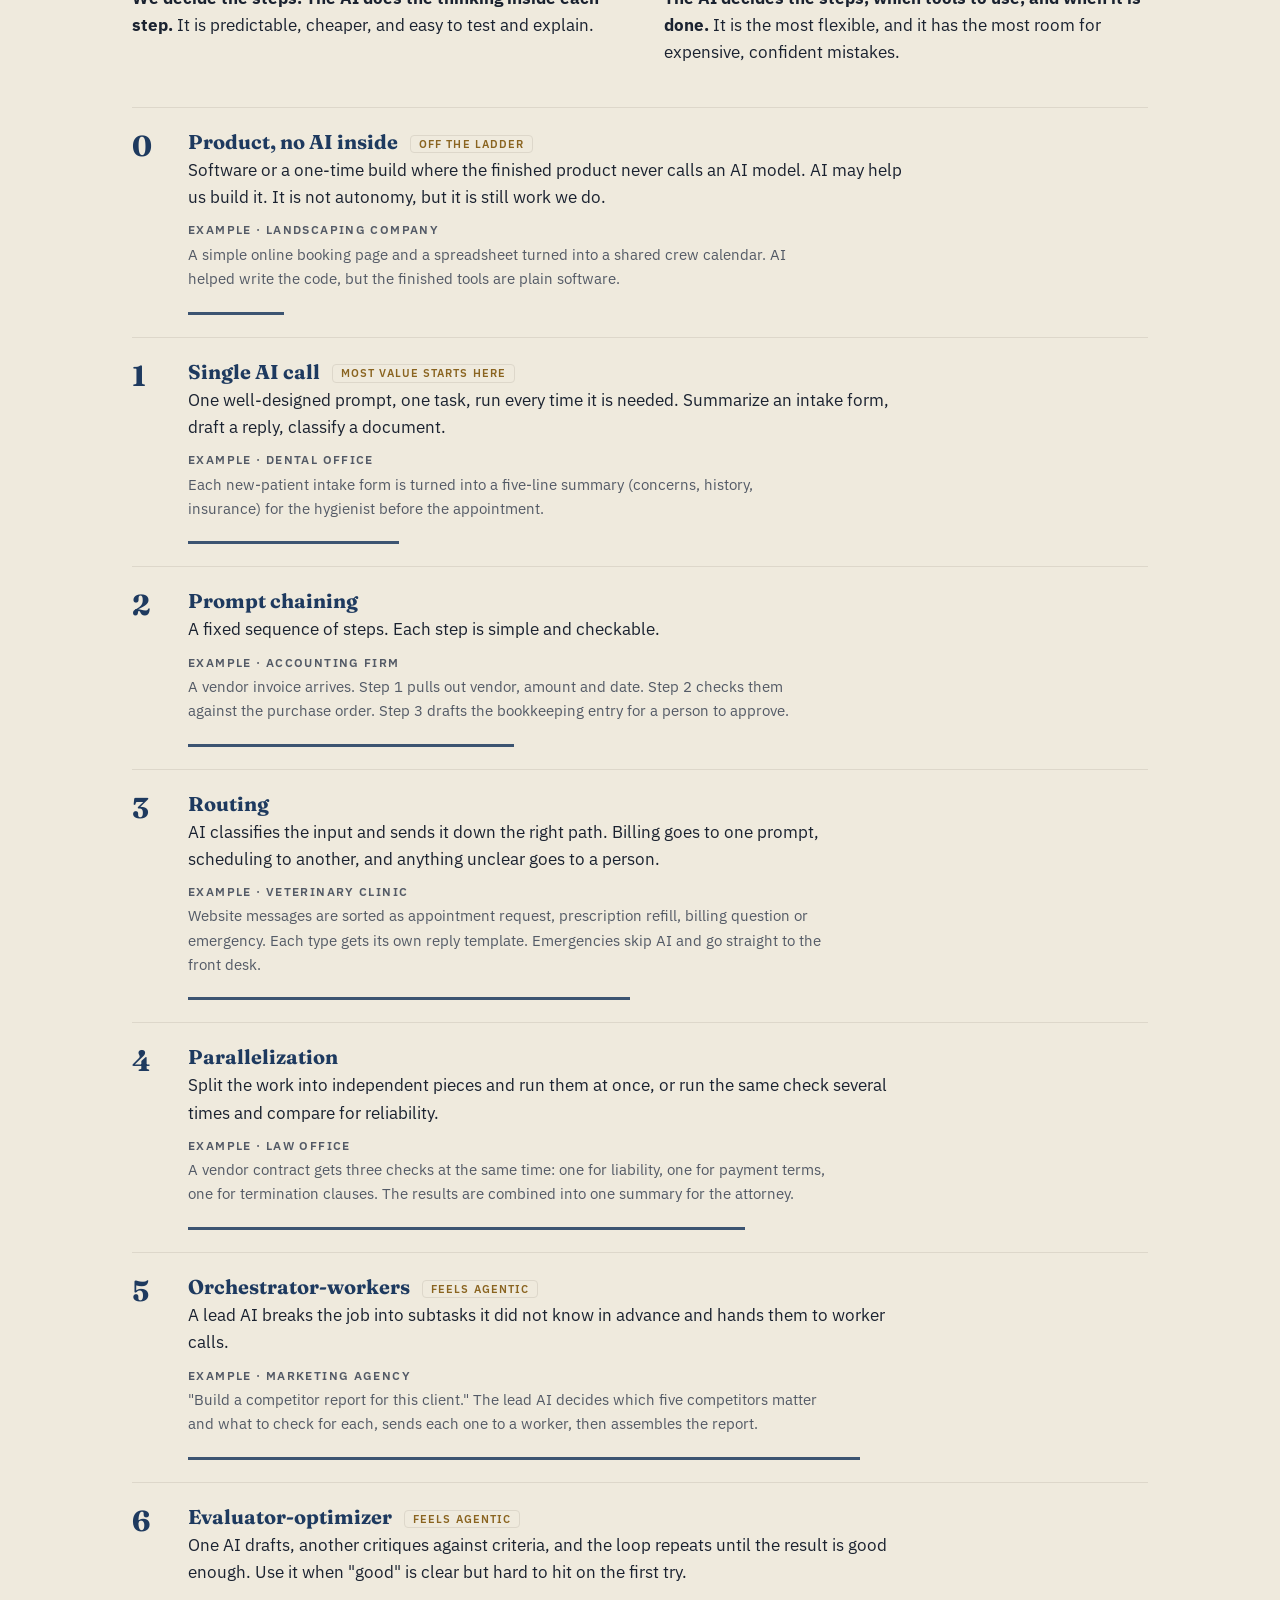
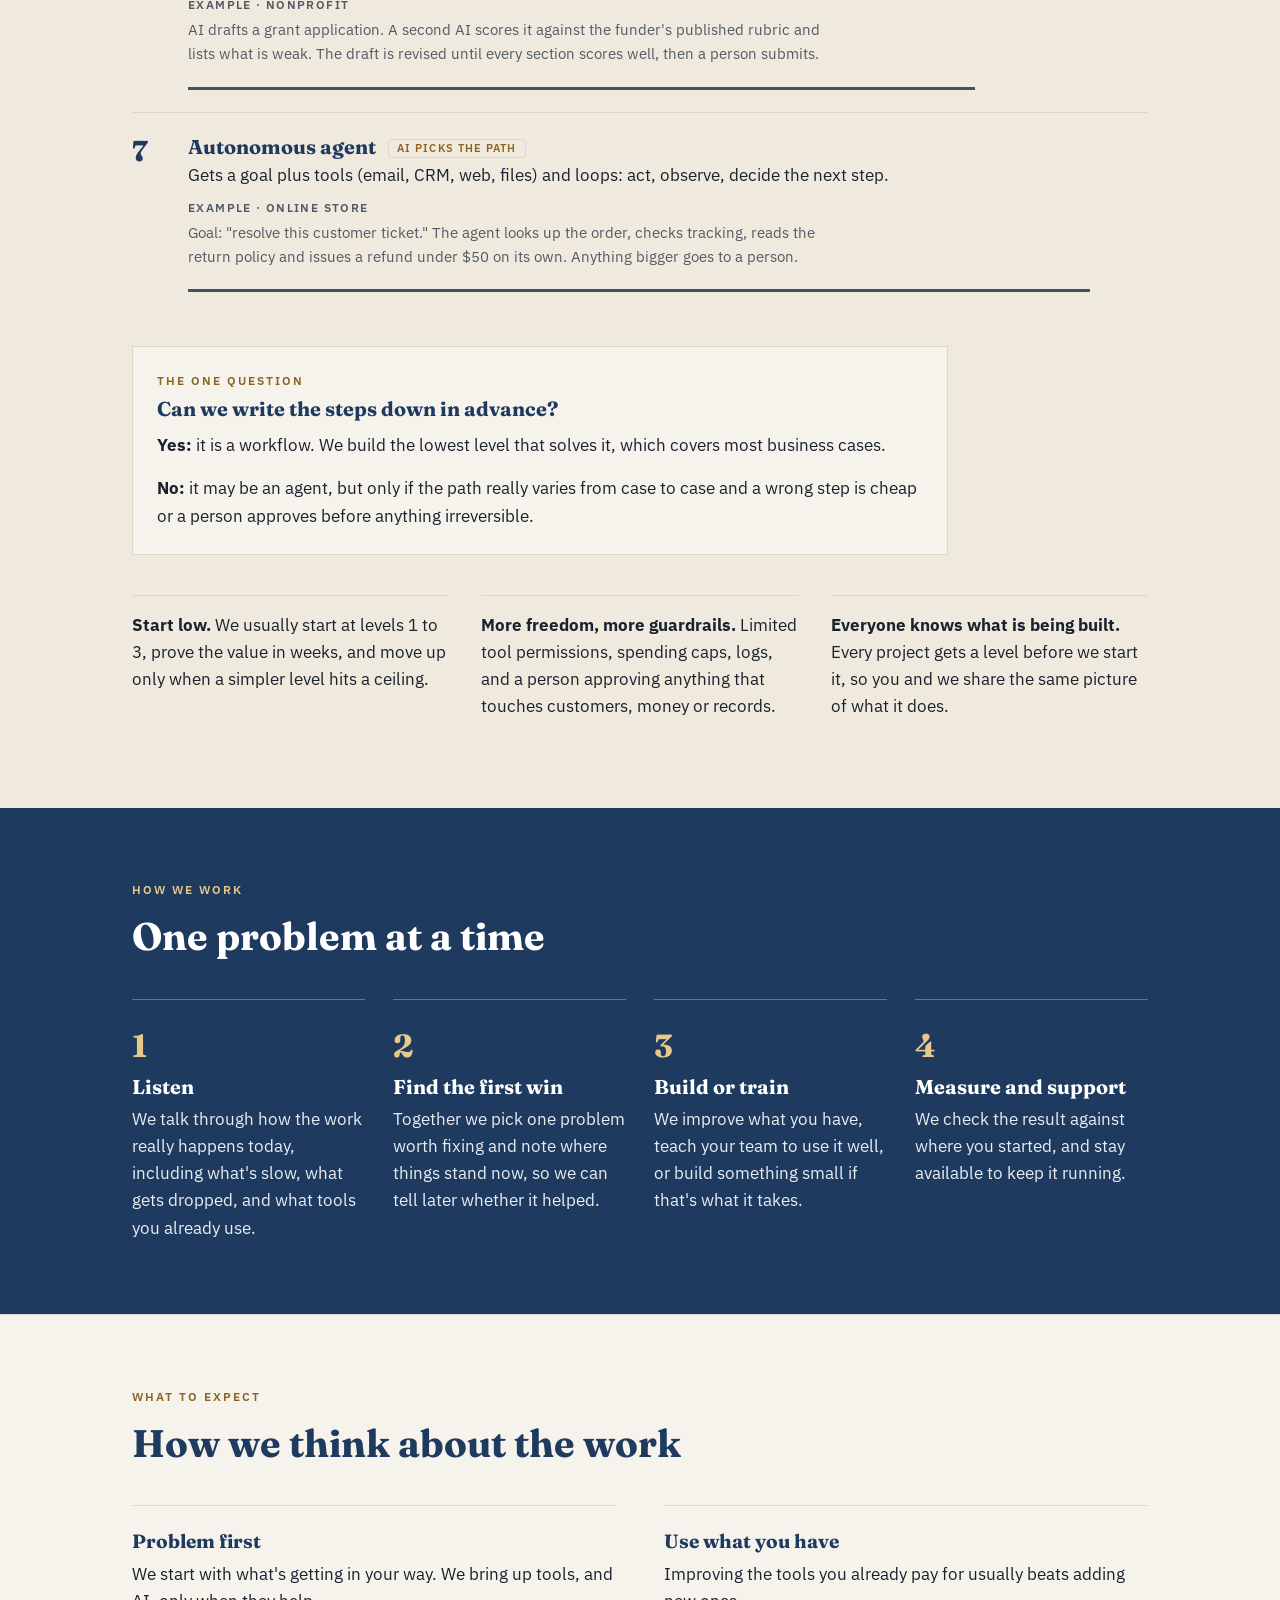
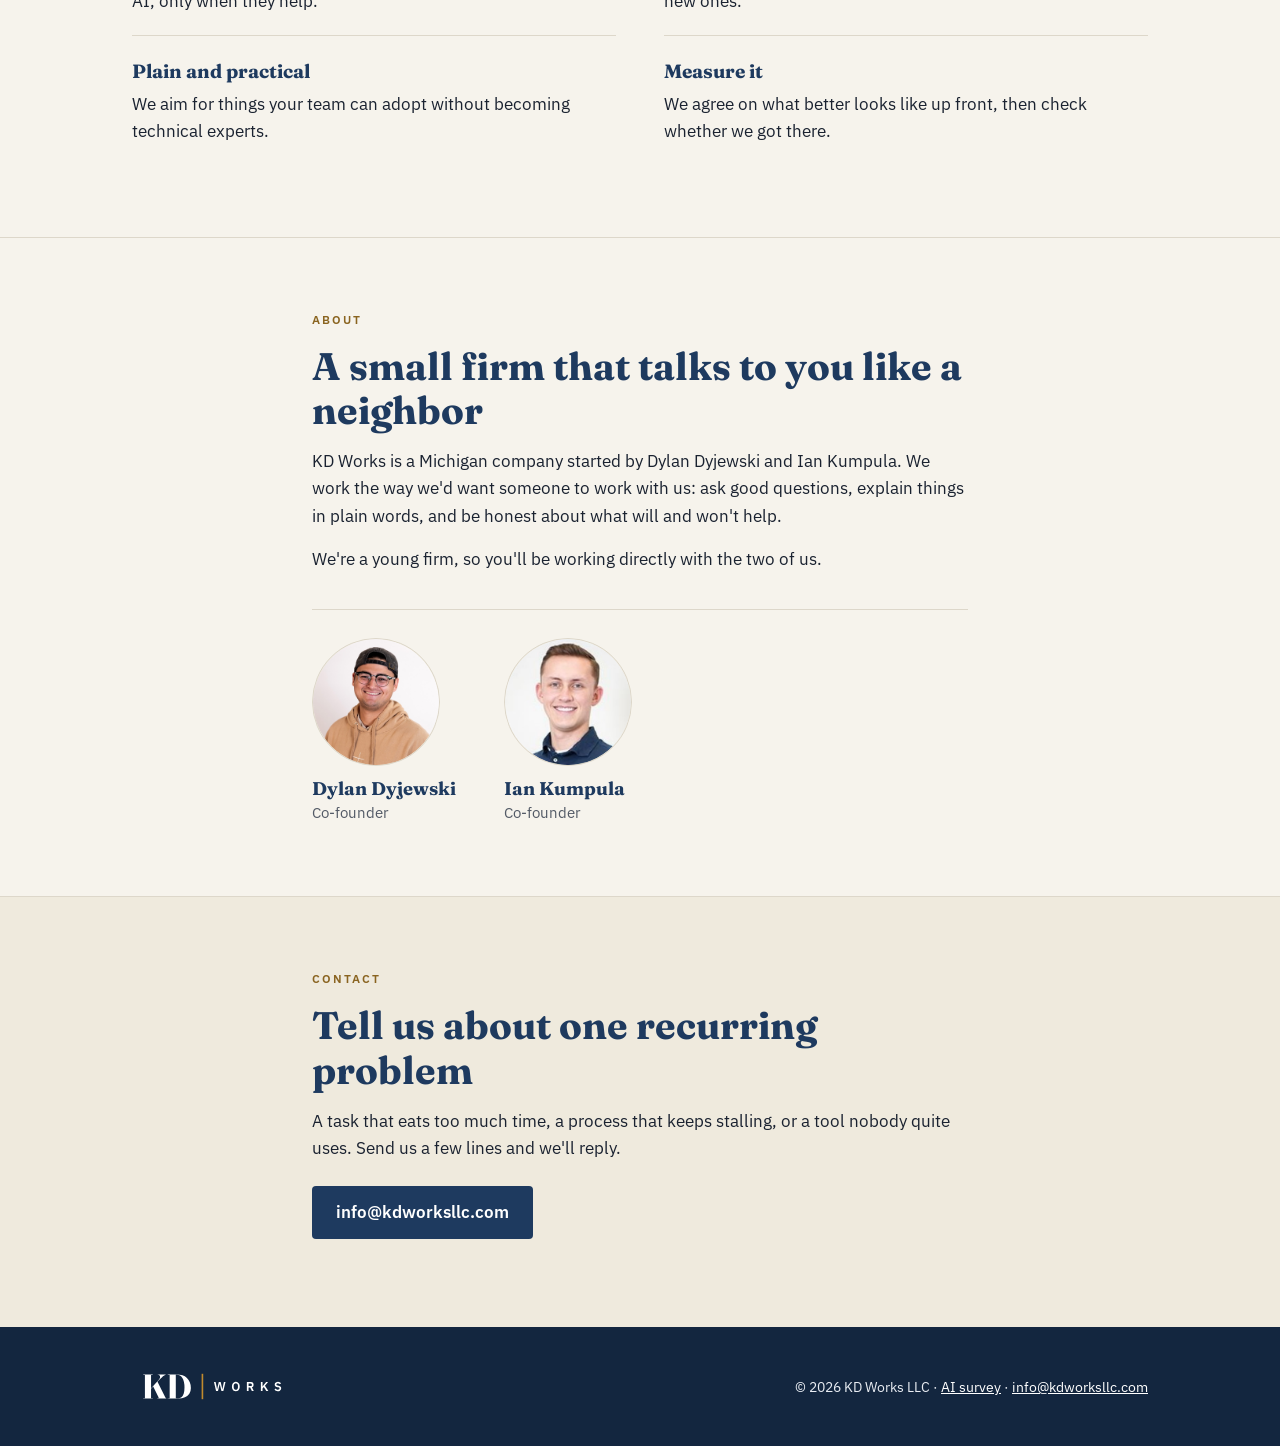
==== commit b0b11b91: "Add Survey to the main navigation and footer Co-Authored-By: Claude Sonnet 5.5 <noreply@anthropic.co" ====
--- a/index.html
+++ b/index.html
@@ -35,6 +35,7 @@
         <ul class="nav">
           <li><a href="#services">Services</a></li>
           <li><a href="#audit">AI audit</a></li>
+          <li><a href="survey.html">Survey</a></li>
           <li><a href="#builds">Custom builds</a></li>
           <li><a href="#how">How we work</a></li>
           <li><a href="#about">About</a></li>
@@ -337,7 +338,7 @@
   <footer class="site-footer">
     <div class="wrap footer-row">
       <img src="assets/kdworks-logo-horizontal-white.svg" alt="KD Works" width="160" height="47">
-      <p>&copy; 2026 KD Works LLC &middot; <a href="mailto:info@kdworksllc.com">info@kdworksllc.com</a></p>
+      <p>&copy; 2026 KD Works LLC &middot; <a href="survey.html">AI survey</a> &middot; <a href="mailto:info@kdworksllc.com">info@kdworksllc.com</a></p>
     </div>
   </footer>
 </body>
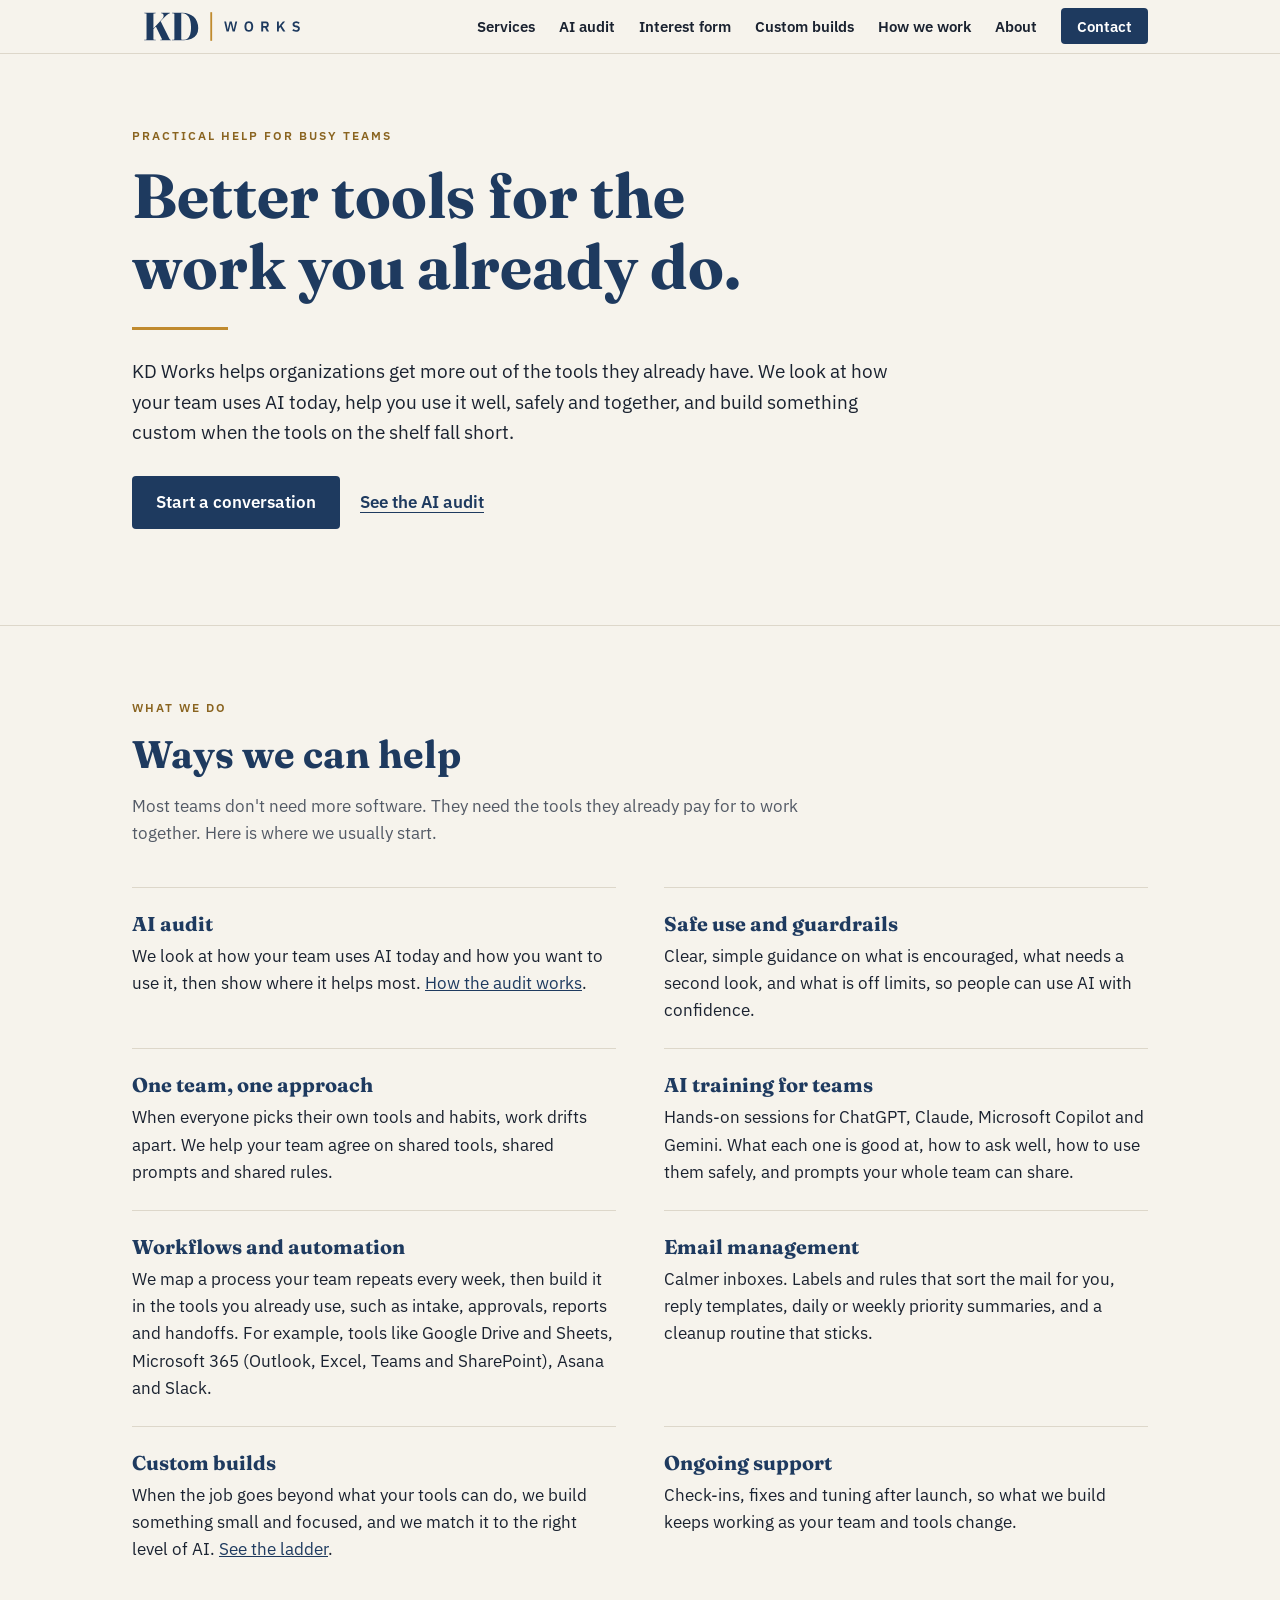
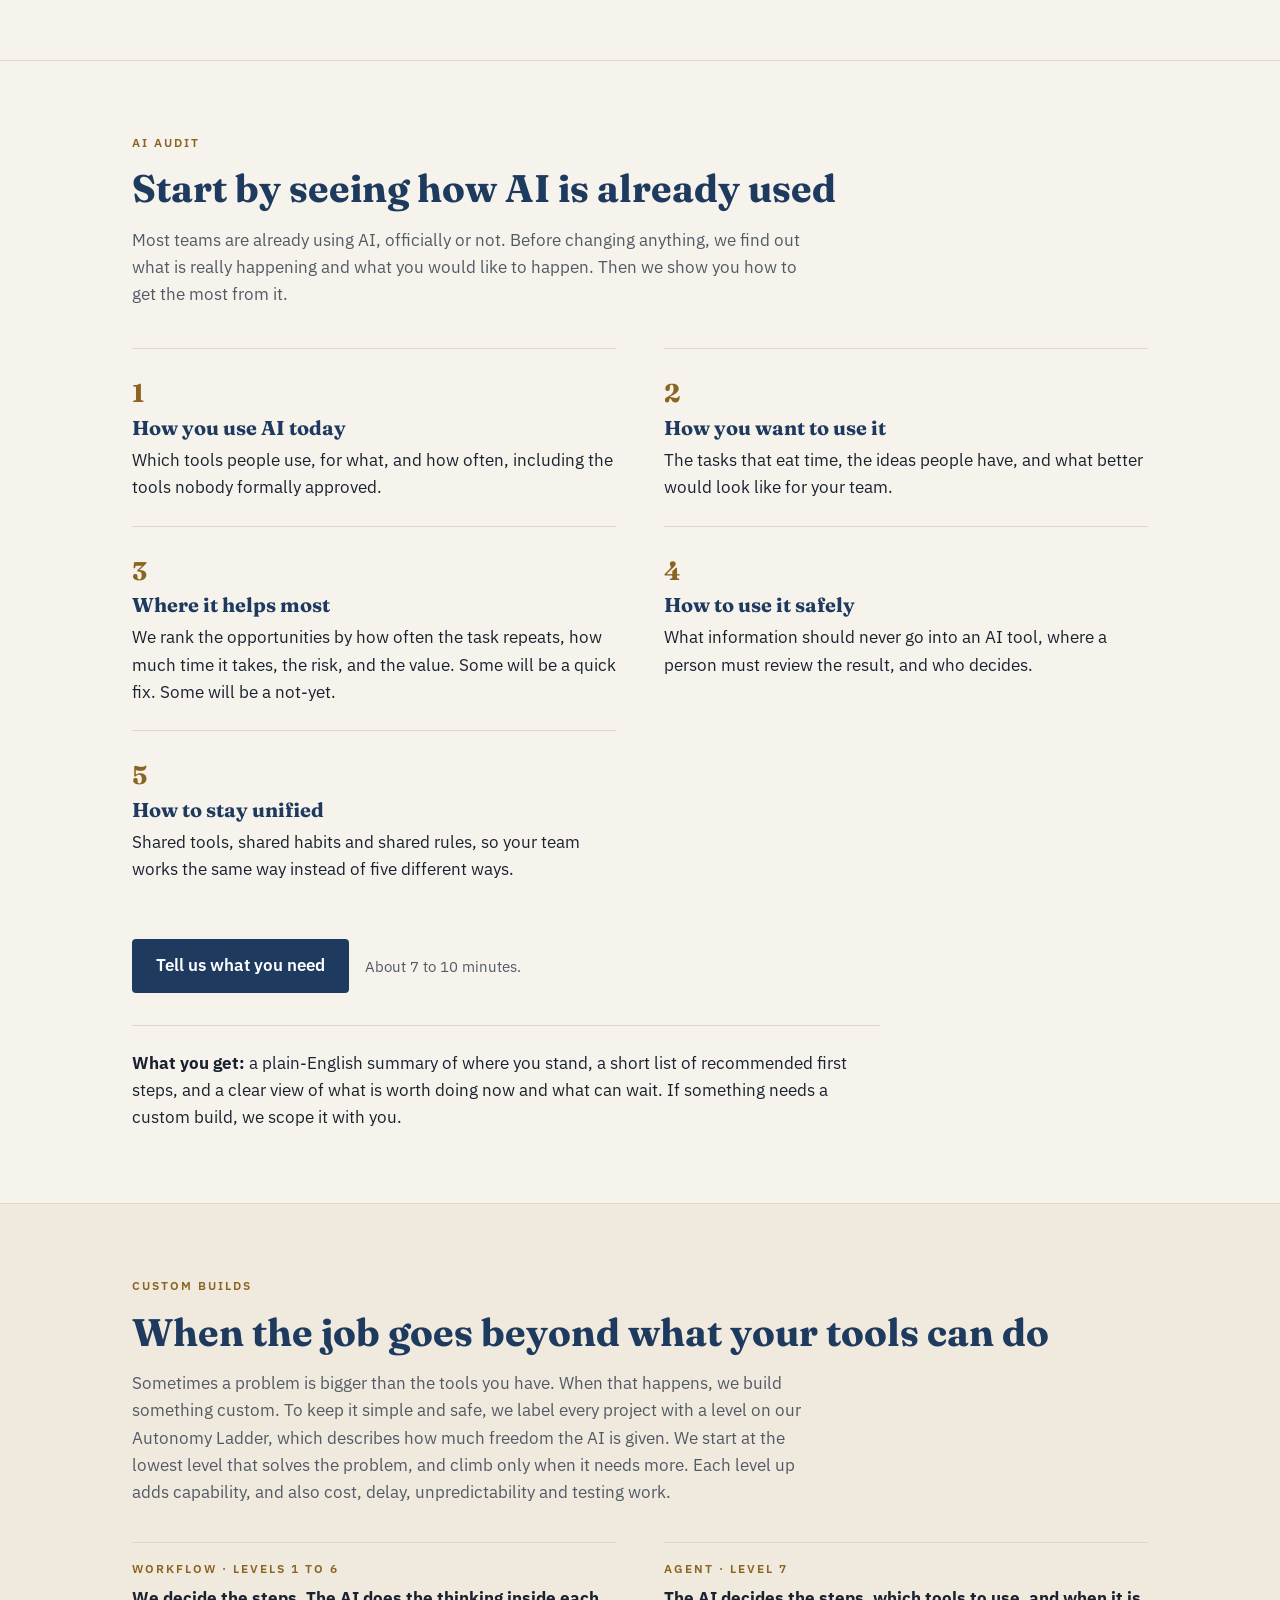
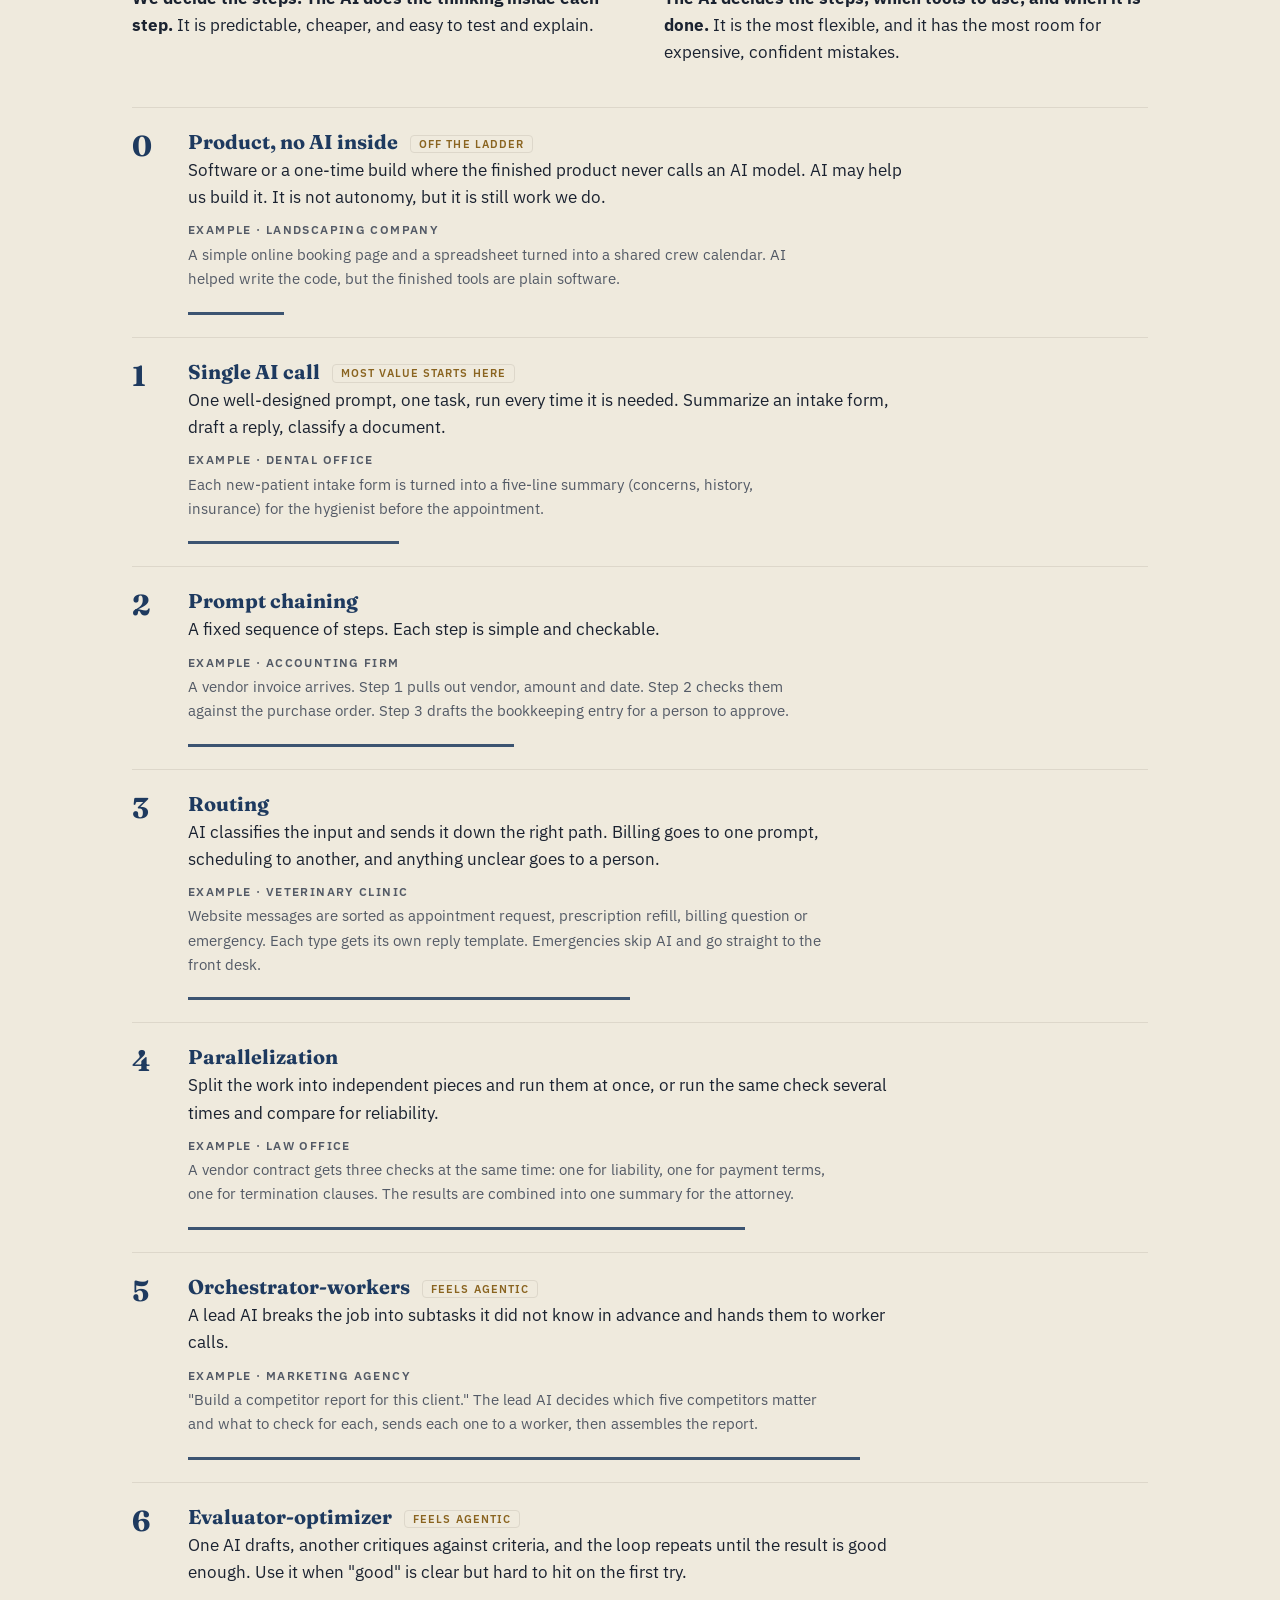
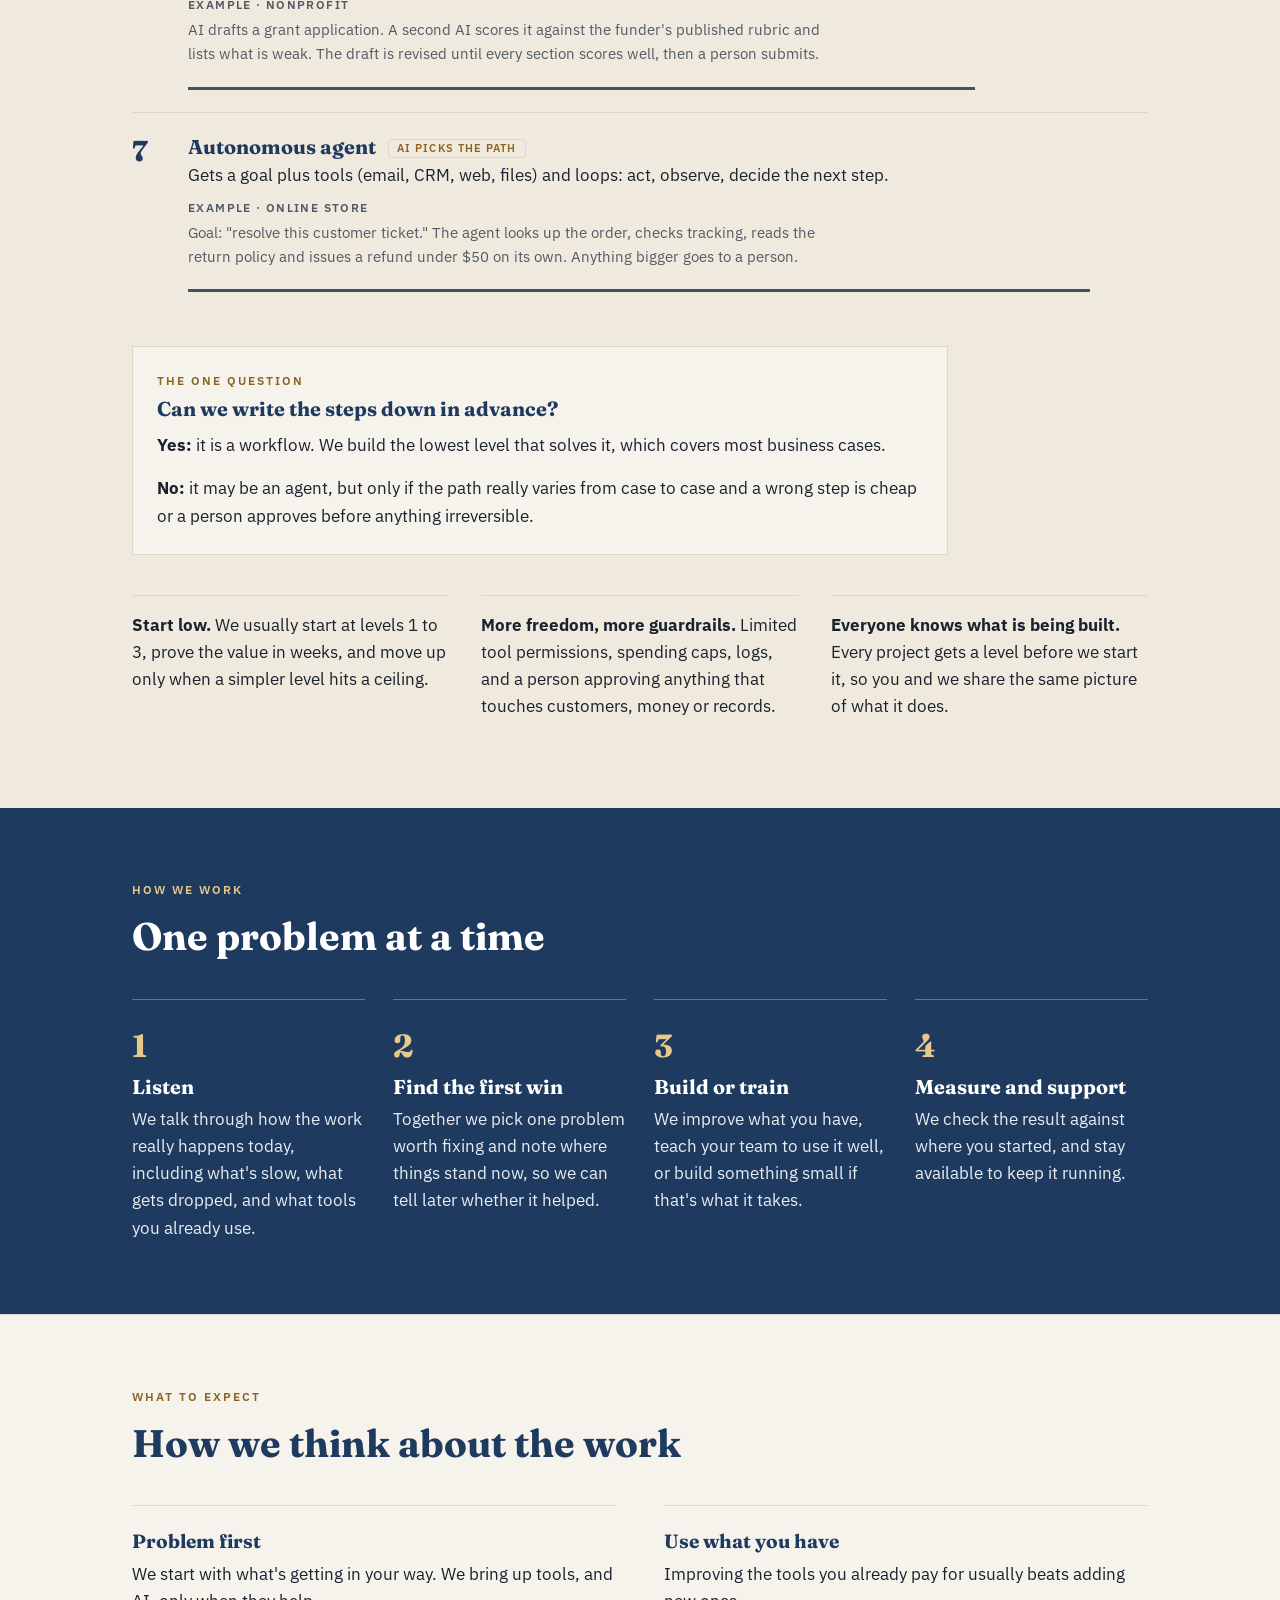
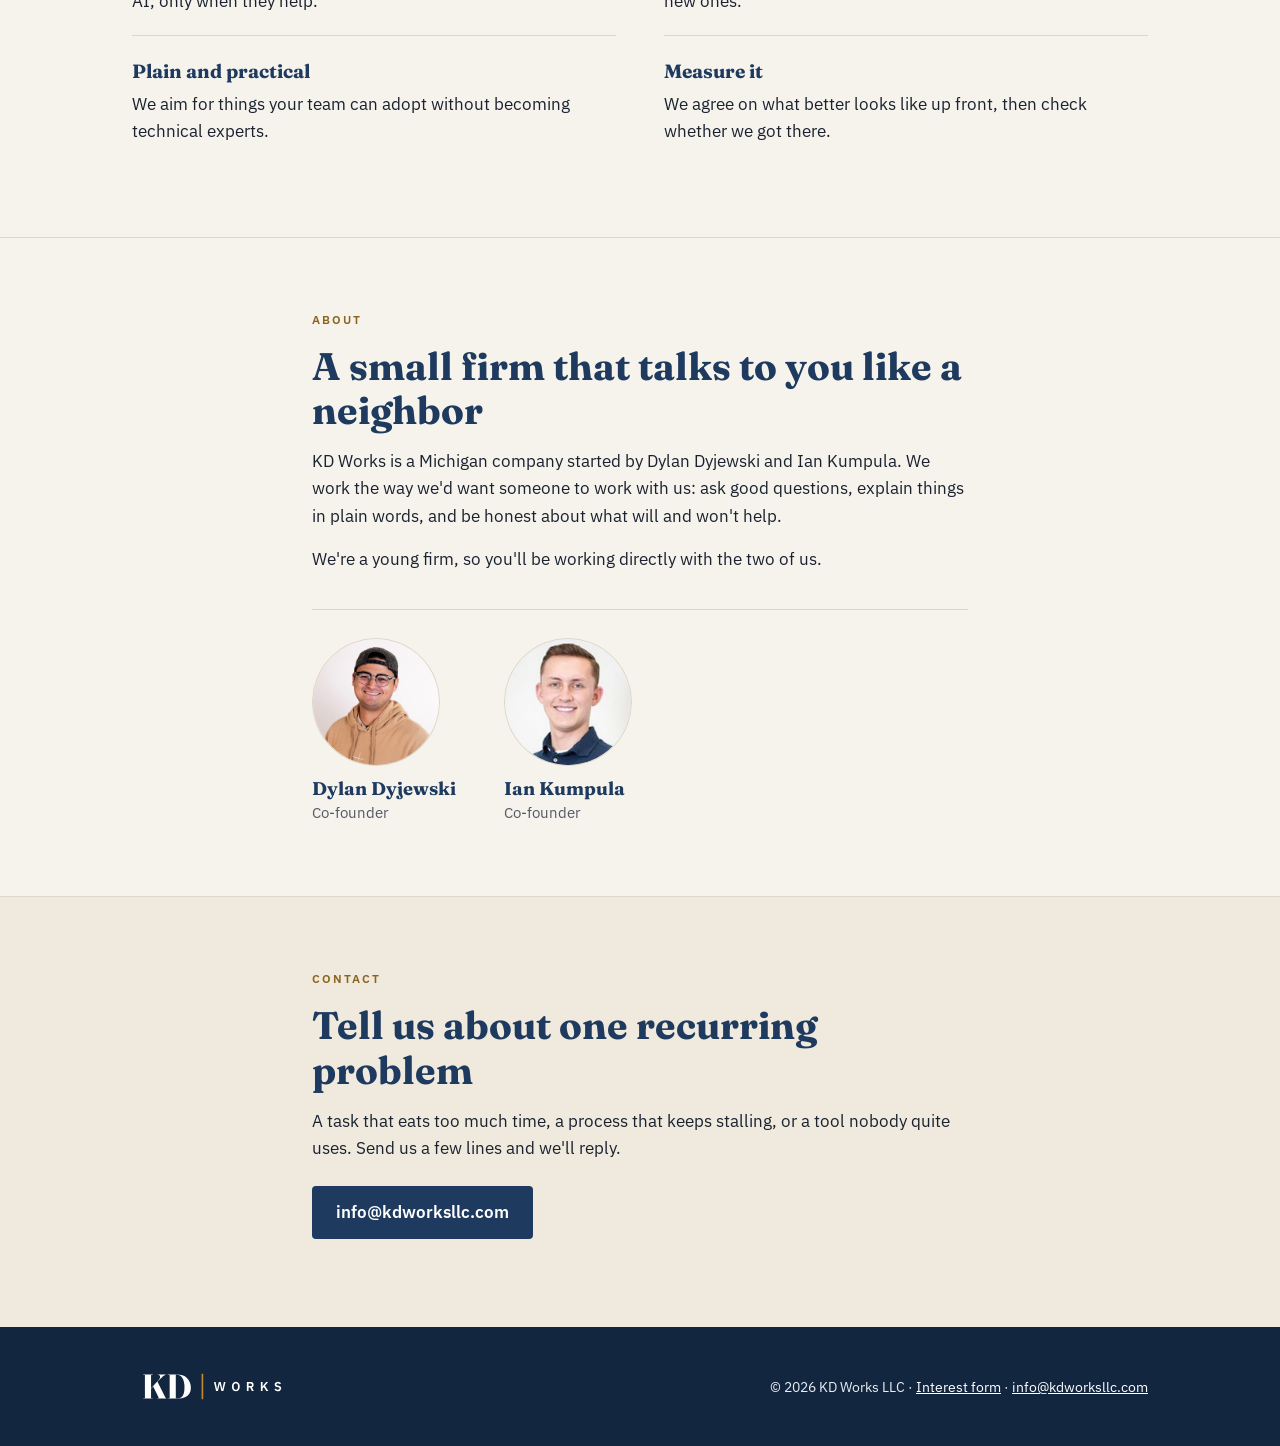
==== commit d13900b9: "Reframe survey as an interest form (interest.html), keep old /survey.html as a redirect Co-Authored-" ====
--- a/index.html
+++ b/index.html
@@ -35,7 +35,7 @@
         <ul class="nav">
           <li><a href="#services">Services</a></li>
           <li><a href="#audit">AI audit</a></li>
-          <li><a href="survey.html">Survey</a></li>
+          <li><a href="interest.html">Interest form</a></li>
           <li><a href="#builds">Custom builds</a></li>
           <li><a href="#how">How we work</a></li>
           <li><a href="#about">About</a></li>
@@ -139,7 +139,7 @@
           </li>
         </ol>
 
-        <p class="audit-cta"><a class="button" href="survey.html">Take the AI survey</a> <span class="audit-cta-note">About 7 to 10 minutes.</span></p>
+        <p class="audit-cta"><a class="button" href="interest.html">Tell us what you need</a> <span class="audit-cta-note">About 7 to 10 minutes.</span></p>
 
         <p class="audit-result"><strong>What you get:</strong> a plain-English summary of where you stand, a short list of recommended first steps, and a clear view of what is worth doing now and what can wait. If something needs a custom build, we scope it with you.</p>
       </div>
@@ -338,7 +338,7 @@
   <footer class="site-footer">
     <div class="wrap footer-row">
       <img src="assets/kdworks-logo-horizontal-white.svg" alt="KD Works" width="160" height="47">
-      <p>&copy; 2026 KD Works LLC &middot; <a href="survey.html">AI survey</a> &middot; <a href="mailto:info@kdworksllc.com">info@kdworksllc.com</a></p>
+      <p>&copy; 2026 KD Works LLC &middot; <a href="interest.html">Interest form</a> &middot; <a href="mailto:info@kdworksllc.com">info@kdworksllc.com</a></p>
     </div>
   </footer>
 </body>
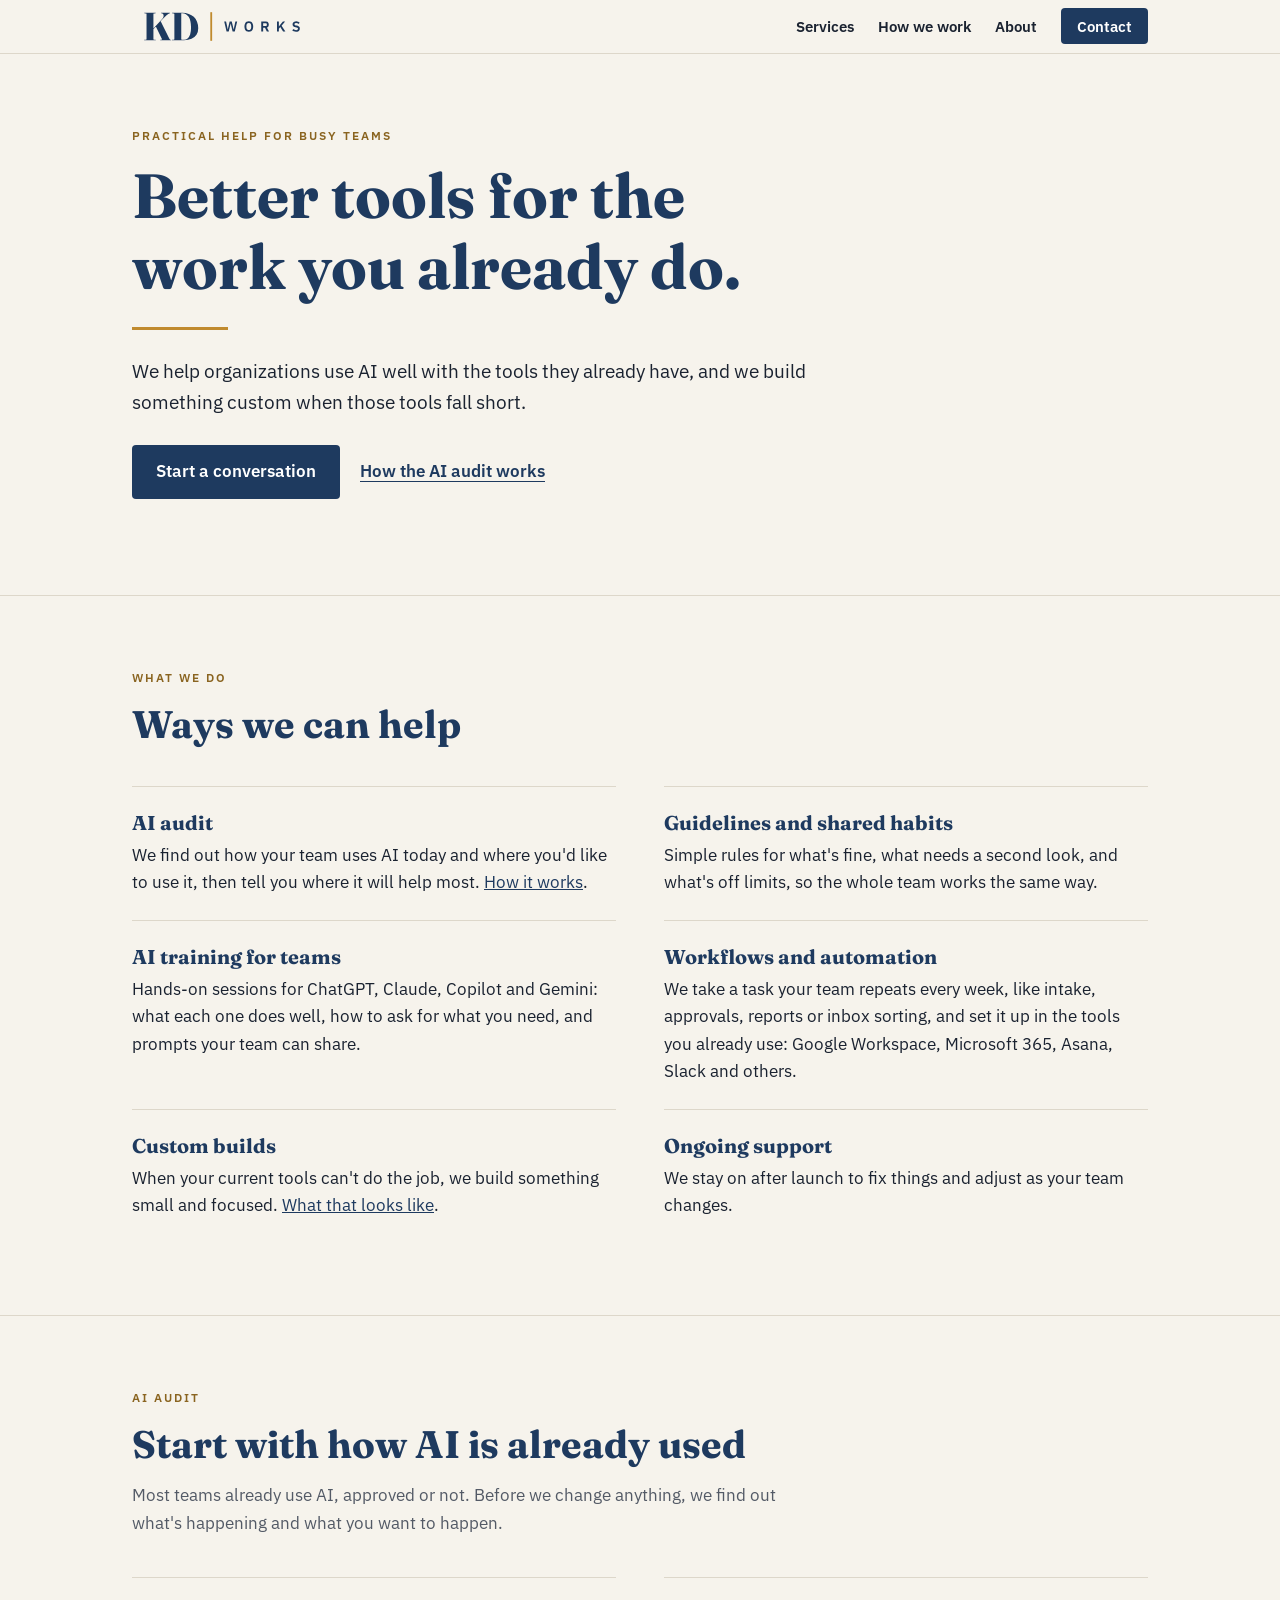
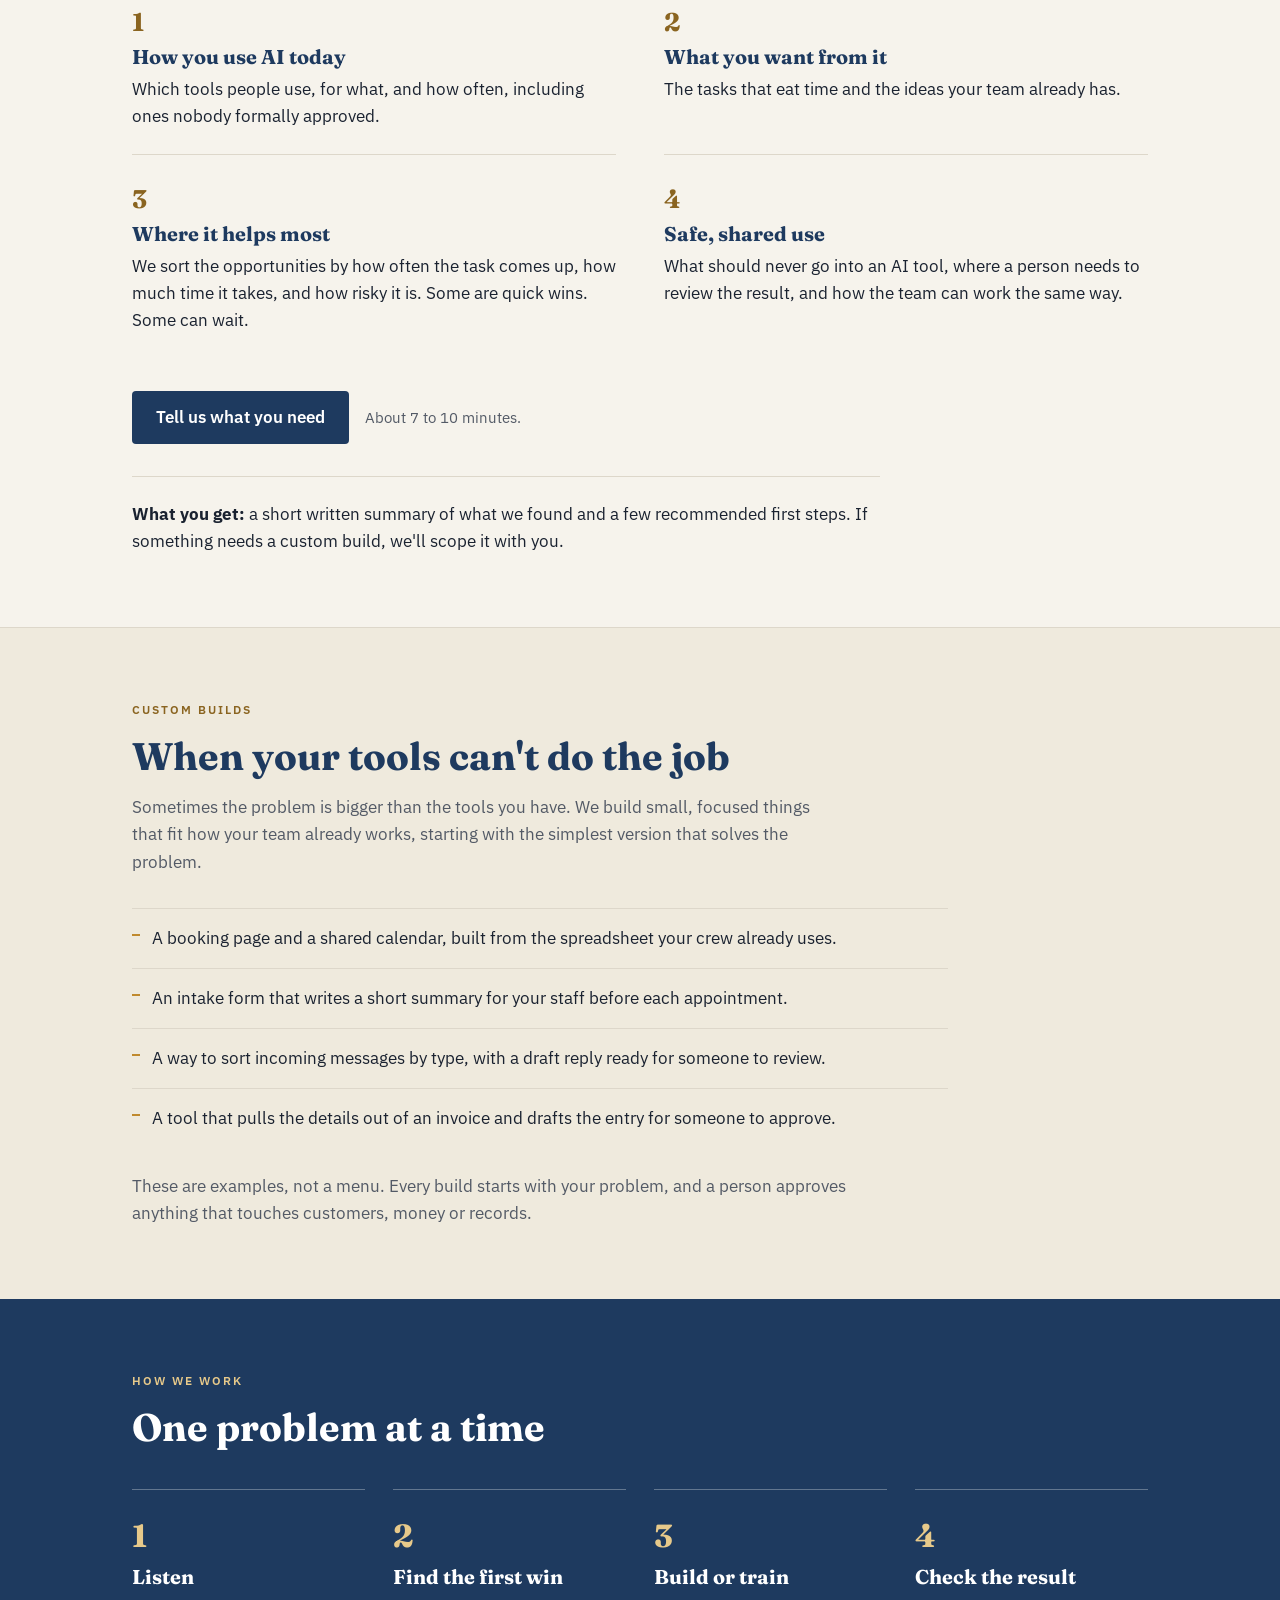
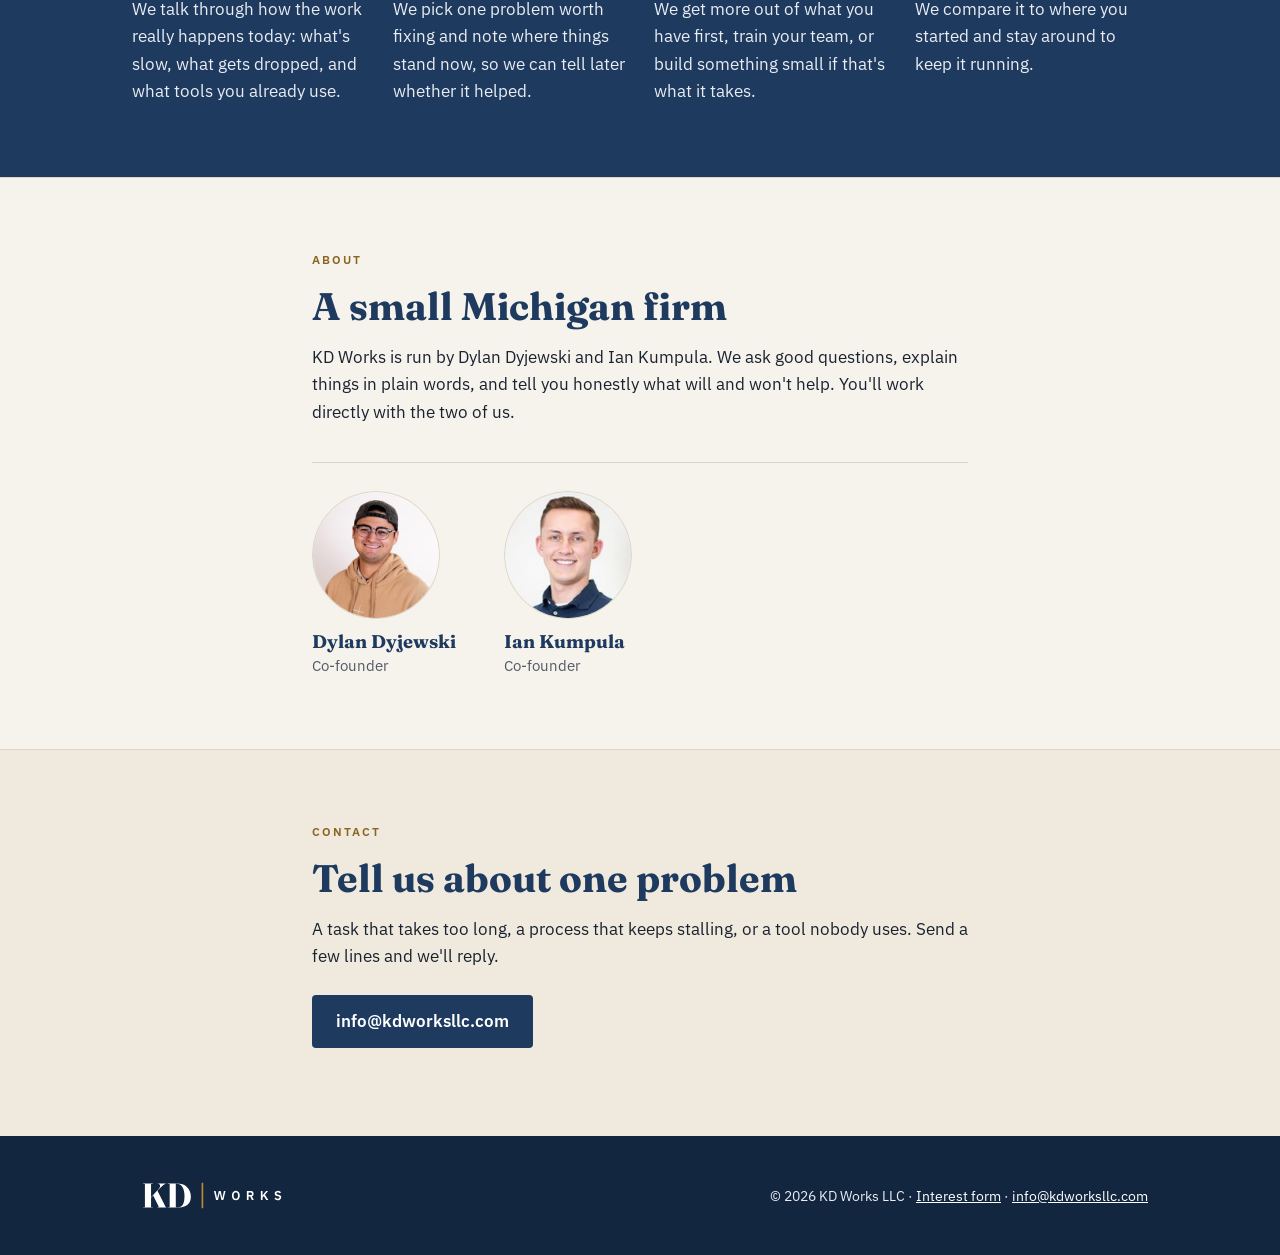
==== commit 00043832: "Apply Ian's feedback: plainer copy, remove Autonomy Ladder, simplify nav, fix mobile anchor offset C" ====
--- a/index.html
+++ b/index.html
@@ -34,9 +34,6 @@
       <nav aria-label="Main">
         <ul class="nav">
           <li><a href="#services">Services</a></li>
-          <li><a href="#audit">AI audit</a></li>
-          <li><a href="interest.html">Interest form</a></li>
-          <li><a href="#builds">Custom builds</a></li>
           <li><a href="#how">How we work</a></li>
           <li><a href="#about">About</a></li>
           <li><a href="#contact" class="nav-cta">Contact</a></li>
@@ -52,10 +49,10 @@
         <p class="eyebrow">Practical help for busy teams</p>
         <h1>Better tools for the work you already do.</h1>
         <div class="brass-rule" aria-hidden="true"></div>
-        <p class="lead">KD Works helps organizations get more out of the tools they already have. We look at how your team uses AI today, help you use it well, safely and together, and build something custom when the tools on the shelf fall short.</p>
+        <p class="lead">We help organizations use AI well with the tools they already have, and we build something custom when those tools fall short.</p>
         <p class="hero-actions">
           <a class="button" href="mailto:info@kdworksllc.com?subject=Starting%20a%20conversation">Start a conversation</a>
-          <a class="text-link" href="#audit">See the AI audit</a>
+          <a class="text-link" href="#audit">How the AI audit works</a>
         </p>
       </div>
     </section>
@@ -65,40 +62,31 @@
       <div class="wrap">
         <p class="eyebrow">What we do</p>
         <h2>Ways we can help</h2>
-        <p class="section-intro">Most teams don't need more software. They need the tools they already pay for to work together. Here is where we usually start.</p>
 
         <ul class="services">
           <li>
             <h3>AI audit</h3>
-            <p>We look at how your team uses AI today and how you want to use it, then show where it helps most. <a href="#audit">How the audit works</a>.</p>
-          </li>
-          <li>
-            <h3>Safe use and guardrails</h3>
-            <p>Clear, simple guidance on what is encouraged, what needs a second look, and what is off limits, so people can use AI with confidence.</p>
-          </li>
-          <li>
-            <h3>One team, one approach</h3>
-            <p>When everyone picks their own tools and habits, work drifts apart. We help your team agree on shared tools, shared prompts and shared rules.</p>
+            <p>We find out how your team uses AI today and where you'd like to use it, then tell you where it will help most. <a href="#audit">How it works</a>.</p>
+          </li>
+          <li>
+            <h3>Guidelines and shared habits</h3>
+            <p>Simple rules for what's fine, what needs a second look, and what's off limits, so the whole team works the same way.</p>
           </li>
           <li>
             <h3>AI training for teams</h3>
-            <p>Hands-on sessions for ChatGPT, Claude, Microsoft Copilot and Gemini. What each one is good at, how to ask well, how to use them safely, and prompts your whole team can share.</p>
+            <p>Hands-on sessions for ChatGPT, Claude, Copilot and Gemini: what each one does well, how to ask for what you need, and prompts your team can share.</p>
           </li>
           <li>
             <h3>Workflows and automation</h3>
-            <p>We map a process your team repeats every week, then build it in the tools you already use, such as intake, approvals, reports and handoffs. For example, tools like Google Drive and Sheets, Microsoft 365 (Outlook, Excel, Teams and SharePoint), Asana and Slack.</p>
-          </li>
-          <li>
-            <h3>Email management</h3>
-            <p>Calmer inboxes. Labels and rules that sort the mail for you, reply templates, daily or weekly priority summaries, and a cleanup routine that sticks.</p>
+            <p>We take a task your team repeats every week, like intake, approvals, reports or inbox sorting, and set it up in the tools you already use: Google Workspace, Microsoft 365, Asana, Slack and others.</p>
           </li>
           <li>
             <h3>Custom builds</h3>
-            <p>When the job goes beyond what your tools can do, we build something small and focused, and we match it to the right level of AI. <a href="#builds">See the ladder</a>.</p>
+            <p>When your current tools can't do the job, we build something small and focused. <a href="#builds">What that looks like</a>.</p>
           </li>
           <li>
             <h3>Ongoing support</h3>
-            <p>Check-ins, fixes and tuning after launch, so what we build keeps working as your team and tools change.</p>
+            <p>We stay on after launch to fix things and adjust as your team changes.</p>
           </li>
         </ul>
       </div>
@@ -108,140 +96,52 @@
     <section class="section" id="audit">
       <div class="wrap">
         <p class="eyebrow">AI audit</p>
-        <h2>Start by seeing how AI is already used</h2>
-        <p class="section-intro">Most teams are already using AI, officially or not. Before changing anything, we find out what is really happening and what you would like to happen. Then we show you how to get the most from it.</p>
+        <h2>Start with how AI is already used</h2>
+        <p class="section-intro">Most teams already use AI, approved or not. Before we change anything, we find out what's happening and what you want to happen.</p>
 
         <ol class="audit-steps">
           <li>
             <span class="audit-num" aria-hidden="true">1</span>
             <h3>How you use AI today</h3>
-            <p>Which tools people use, for what, and how often, including the tools nobody formally approved.</p>
+            <p>Which tools people use, for what, and how often, including ones nobody formally approved.</p>
           </li>
           <li>
             <span class="audit-num" aria-hidden="true">2</span>
-            <h3>How you want to use it</h3>
-            <p>The tasks that eat time, the ideas people have, and what better would look like for your team.</p>
+            <h3>What you want from it</h3>
+            <p>The tasks that eat time and the ideas your team already has.</p>
           </li>
           <li>
             <span class="audit-num" aria-hidden="true">3</span>
             <h3>Where it helps most</h3>
-            <p>We rank the opportunities by how often the task repeats, how much time it takes, the risk, and the value. Some will be a quick fix. Some will be a not-yet.</p>
+            <p>We sort the opportunities by how often the task comes up, how much time it takes, and how risky it is. Some are quick wins. Some can wait.</p>
           </li>
           <li>
             <span class="audit-num" aria-hidden="true">4</span>
-            <h3>How to use it safely</h3>
-            <p>What information should never go into an AI tool, where a person must review the result, and who decides.</p>
-          </li>
-          <li>
-            <span class="audit-num" aria-hidden="true">5</span>
-            <h3>How to stay unified</h3>
-            <p>Shared tools, shared habits and shared rules, so your team works the same way instead of five different ways.</p>
+            <h3>Safe, shared use</h3>
+            <p>What should never go into an AI tool, where a person needs to review the result, and how the team can work the same way.</p>
           </li>
         </ol>
 
         <p class="audit-cta"><a class="button" href="interest.html">Tell us what you need</a> <span class="audit-cta-note">About 7 to 10 minutes.</span></p>
 
-        <p class="audit-result"><strong>What you get:</strong> a plain-English summary of where you stand, a short list of recommended first steps, and a clear view of what is worth doing now and what can wait. If something needs a custom build, we scope it with you.</p>
-      </div>
-    </section>
-
-    <!-- CUSTOM BUILDS AND THE LADDER -->
+        <p class="audit-result"><strong>What you get:</strong> a short written summary of what we found and a few recommended first steps. If something needs a custom build, we'll scope it with you.</p>
+      </div>
+    </section>
+
+    <!-- CUSTOM BUILDS -->
     <section class="section section-tint" id="builds">
       <div class="wrap">
         <p class="eyebrow">Custom builds</p>
-        <h2>When the job goes beyond what your tools can do</h2>
-        <p class="section-intro">Sometimes a problem is bigger than the tools you have. When that happens, we build something custom. To keep it simple and safe, we label every project with a level on our Autonomy Ladder, which describes how much freedom the AI is given. We start at the lowest level that solves the problem, and climb only when it needs more. Each level up adds capability, and also cost, delay, unpredictability and testing work.</p>
-
-        <div class="ladder-types">
-          <div>
-            <p class="eyebrow">Workflow &middot; Levels 1 to 6</p>
-            <p><strong>We decide the steps. The AI does the thinking inside each step.</strong> It is predictable, cheaper, and easy to test and explain.</p>
-          </div>
-          <div>
-            <p class="eyebrow">Agent &middot; Level 7</p>
-            <p><strong>The AI decides the steps, which tools to use, and when it is done.</strong> It is the most flexible, and it has the most room for expensive, confident mistakes.</p>
-          </div>
-        </div>
-
-        <ol class="ladder">
-          <li style="--lvl: 0">
-            <span class="rung-num">0</span>
-            <div class="rung-body">
-              <h3>Product, no AI inside <span class="rung-tag">Off the ladder</span></h3>
-              <p>Software or a one-time build where the finished product never calls an AI model. AI may help us build it. It is not autonomy, but it is still work we do.</p>
-              <p class="rung-example"><span class="rung-industry">Example &middot; Landscaping company</span>A simple online booking page and a spreadsheet turned into a shared crew calendar. AI helped write the code, but the finished tools are plain software.</p>
-            </div>
-          </li>
-          <li style="--lvl: 1">
-            <span class="rung-num">1</span>
-            <div class="rung-body">
-              <h3>Single AI call <span class="rung-tag">Most value starts here</span></h3>
-              <p>One well-designed prompt, one task, run every time it is needed. Summarize an intake form, draft a reply, classify a document.</p>
-              <p class="rung-example"><span class="rung-industry">Example &middot; Dental office</span>Each new-patient intake form is turned into a five-line summary (concerns, history, insurance) for the hygienist before the appointment.</p>
-            </div>
-          </li>
-          <li style="--lvl: 2">
-            <span class="rung-num">2</span>
-            <div class="rung-body">
-              <h3>Prompt chaining</h3>
-              <p>A fixed sequence of steps. Each step is simple and checkable.</p>
-              <p class="rung-example"><span class="rung-industry">Example &middot; Accounting firm</span>A vendor invoice arrives. Step 1 pulls out vendor, amount and date. Step 2 checks them against the purchase order. Step 3 drafts the bookkeeping entry for a person to approve.</p>
-            </div>
-          </li>
-          <li style="--lvl: 3">
-            <span class="rung-num">3</span>
-            <div class="rung-body">
-              <h3>Routing</h3>
-              <p>AI classifies the input and sends it down the right path. Billing goes to one prompt, scheduling to another, and anything unclear goes to a person.</p>
-              <p class="rung-example"><span class="rung-industry">Example &middot; Veterinary clinic</span>Website messages are sorted as appointment request, prescription refill, billing question or emergency. Each type gets its own reply template. Emergencies skip AI and go straight to the front desk.</p>
-            </div>
-          </li>
-          <li style="--lvl: 4">
-            <span class="rung-num">4</span>
-            <div class="rung-body">
-              <h3>Parallelization</h3>
-              <p>Split the work into independent pieces and run them at once, or run the same check several times and compare for reliability.</p>
-              <p class="rung-example"><span class="rung-industry">Example &middot; Law office</span>A vendor contract gets three checks at the same time: one for liability, one for payment terms, one for termination clauses. The results are combined into one summary for the attorney.</p>
-            </div>
-          </li>
-          <li style="--lvl: 5">
-            <span class="rung-num">5</span>
-            <div class="rung-body">
-              <h3>Orchestrator-workers <span class="rung-tag">Feels agentic</span></h3>
-              <p>A lead AI breaks the job into subtasks it did not know in advance and hands them to worker calls.</p>
-              <p class="rung-example"><span class="rung-industry">Example &middot; Marketing agency</span>"Build a competitor report for this client." The lead AI decides which five competitors matter and what to check for each, sends each one to a worker, then assembles the report.</p>
-            </div>
-          </li>
-          <li style="--lvl: 6">
-            <span class="rung-num">6</span>
-            <div class="rung-body">
-              <h3>Evaluator-optimizer <span class="rung-tag">Feels agentic</span></h3>
-              <p>One AI drafts, another critiques against criteria, and the loop repeats until the result is good enough. Use it when "good" is clear but hard to hit on the first try.</p>
-              <p class="rung-example"><span class="rung-industry">Example &middot; Nonprofit</span>AI drafts a grant application. A second AI scores it against the funder's published rubric and lists what is weak. The draft is revised until every section scores well, then a person submits.</p>
-            </div>
-          </li>
-          <li style="--lvl: 7">
-            <span class="rung-num">7</span>
-            <div class="rung-body">
-              <h3>Autonomous agent <span class="rung-tag">AI picks the path</span></h3>
-              <p>Gets a goal plus tools (email, CRM, web, files) and loops: act, observe, decide the next step.</p>
-              <p class="rung-example"><span class="rung-industry">Example &middot; Online store</span>Goal: "resolve this customer ticket." The agent looks up the order, checks tracking, reads the return policy and issues a refund under $50 on its own. Anything bigger goes to a person.</p>
-            </div>
-          </li>
-        </ol>
-
-        <div class="ladder-question">
-          <p class="eyebrow">The one question</p>
-          <h3>Can we write the steps down in advance?</h3>
-          <p><strong>Yes:</strong> it is a workflow. We build the lowest level that solves it, which covers most business cases.</p>
-          <p><strong>No:</strong> it may be an agent, but only if the path really varies from case to case and a wrong step is cheap or a person approves before anything irreversible.</p>
-        </div>
-
-        <div class="ladder-notes">
-          <p><strong>Start low.</strong> We usually start at levels 1 to 3, prove the value in weeks, and move up only when a simpler level hits a ceiling.</p>
-          <p><strong>More freedom, more guardrails.</strong> Limited tool permissions, spending caps, logs, and a person approving anything that touches customers, money or records.</p>
-          <p><strong>Everyone knows what is being built.</strong> Every project gets a level before we start it, so you and we share the same picture of what it does.</p>
-        </div>
+        <h2>When your tools can't do the job</h2>
+        <p class="section-intro">Sometimes the problem is bigger than the tools you have. We build small, focused things that fit how your team already works, starting with the simplest version that solves the problem.</p>
+
+        <ul class="build-list">
+          <li>A booking page and a shared calendar, built from the spreadsheet your crew already uses.</li>
+          <li>An intake form that writes a short summary for your staff before each appointment.</li>
+          <li>A way to sort incoming messages by type, with a draft reply ready for someone to review.</li>
+          <li>A tool that pulls the details out of an invoice and drafts the entry for someone to approve.</li>
+        </ul>
+        <p class="build-note">These are examples, not a menu. Every build starts with your problem, and a person approves anything that touches customers, money or records.</p>
       </div>
     </section>
 
@@ -254,50 +154,24 @@
           <li>
             <span class="step-num" aria-hidden="true">1</span>
             <h3>Listen</h3>
-            <p>We talk through how the work really happens today, including what's slow, what gets dropped, and what tools you already use.</p>
+            <p>We talk through how the work really happens today: what's slow, what gets dropped, and what tools you already use.</p>
           </li>
           <li>
             <span class="step-num" aria-hidden="true">2</span>
             <h3>Find the first win</h3>
-            <p>Together we pick one problem worth fixing and note where things stand now, so we can tell later whether it helped.</p>
+            <p>We pick one problem worth fixing and note where things stand now, so we can tell later whether it helped.</p>
           </li>
           <li>
             <span class="step-num" aria-hidden="true">3</span>
             <h3>Build or train</h3>
-            <p>We improve what you have, teach your team to use it well, or build something small if that's what it takes.</p>
+            <p>We get more out of what you have first, train your team, or build something small if that's what it takes.</p>
           </li>
           <li>
             <span class="step-num" aria-hidden="true">4</span>
-            <h3>Measure and support</h3>
-            <p>We check the result against where you started, and stay available to keep it running.</p>
+            <h3>Check the result</h3>
+            <p>We compare it to where you started and stay around to keep it running.</p>
           </li>
         </ol>
-      </div>
-    </section>
-
-    <!-- PRINCIPLES -->
-    <section class="section" id="principles">
-      <div class="wrap">
-        <p class="eyebrow">What to expect</p>
-        <h2>How we think about the work</h2>
-        <dl class="principles">
-          <div>
-            <dt>Problem first</dt>
-            <dd>We start with what's getting in your way. We bring up tools, and AI, only when they help.</dd>
-          </div>
-          <div>
-            <dt>Use what you have</dt>
-            <dd>Improving the tools you already pay for usually beats adding new ones.</dd>
-          </div>
-          <div>
-            <dt>Plain and practical</dt>
-            <dd>We aim for things your team can adopt without becoming technical experts.</dd>
-          </div>
-          <div>
-            <dt>Measure it</dt>
-            <dd>We agree on what better looks like up front, then check whether we got there.</dd>
-          </div>
-        </dl>
       </div>
     </section>
 
@@ -305,9 +179,8 @@
     <section class="section section-rule" id="about">
       <div class="wrap narrow">
         <p class="eyebrow">About</p>
-        <h2>A small firm that talks to you like a neighbor</h2>
-        <p>KD Works is a Michigan company started by Dylan Dyjewski and Ian Kumpula. We work the way we'd want someone to work with us: ask good questions, explain things in plain words, and be honest about what will and won't help.</p>
-        <p>We're a young firm, so you'll be working directly with the two of us.</p>
+        <h2>A small Michigan firm</h2>
+        <p>KD Works is run by Dylan Dyjewski and Ian Kumpula. We ask good questions, explain things in plain words, and tell you honestly what will and won't help. You'll work directly with the two of us.</p>
 
         <ul class="team">
           <li>
@@ -328,8 +201,8 @@
     <section class="section section-contact" id="contact">
       <div class="wrap narrow">
         <p class="eyebrow">Contact</p>
-        <h2>Tell us about one recurring problem</h2>
-        <p>A task that eats too much time, a process that keeps stalling, or a tool nobody quite uses. Send us a few lines and we'll reply.</p>
+        <h2>Tell us about one problem</h2>
+        <p>A task that takes too long, a process that keeps stalling, or a tool nobody uses. Send a few lines and we'll reply.</p>
         <p class="contact-line"><a class="button" href="mailto:info@kdworksllc.com?subject=Starting%20a%20conversation">info@kdworksllc.com</a></p>
       </div>
     </section>
--- a/styles.css
+++ b/styles.css
@@ -107,12 +107,6 @@
 .step-num { font-family: var(--serif); font-weight: 700; font-size: 2rem; color: #E7C98A; display: block; margin-bottom: 4px; }
 .steps p { margin: 0; color: #E9EDF3; }
 
-/* Principles */
-.principles { margin: 40px 0 0; display: grid; grid-template-columns: 1fr; gap: 0 48px; }
-.principles div { padding: 20px 0; border-top: 1px solid var(--hairline); }
-.principles dt { font-family: var(--serif); font-weight: 700; color: var(--navy); font-size: 1.2rem; margin-bottom: 4px; }
-.principles dd { margin: 0; }
-
 /* Contact */
 .contact-line { margin-top: 24px; }
 
@@ -124,7 +118,7 @@
 
 /* Larger screens */
 @media (min-width: 760px) {
-  .services, .principles { grid-template-columns: 1fr 1fr; }
+  .services { grid-template-columns: 1fr 1fr; }
   .steps { grid-template-columns: repeat(4, 1fr); gap: 28px; }
   .wrap { padding: 0 32px; }
 }
@@ -154,46 +148,8 @@
 .audit-result { margin: 32px 0 0; padding-top: 24px; border-top: 1px solid var(--hairline); max-width: 44em; }
 
 /* Ladder */
-.ladder-types { margin: 36px 0 0; display: grid; grid-template-columns: 1fr; gap: 0 48px; }
-.ladder-types > div { padding-top: 16px; border-top: 1px solid var(--hairline); }
-.ladder-types .eyebrow { margin-bottom: 6px; }
-.ladder-types p:last-child { margin-bottom: 8px; }
-.ladder { list-style: none; margin: 32px 0 0; padding: 0; }
-.ladder li {
-  display: grid; grid-template-columns: 40px 1fr; gap: 0 16px;
-  padding: 22px 0; border-top: 1px solid var(--hairline);
-}
-.rung-num { font-family: var(--serif); font-weight: 700; font-size: 1.8rem; color: var(--navy); line-height: 1.1; }
-.rung-body { position: relative; padding-bottom: 14px; }
-.rung-body::after {
-  content: ""; position: absolute; left: 0; bottom: 0; height: 3px;
-  width: calc(10% + var(--lvl) * 12%); max-width: 100%;
-  background: var(--navy); opacity: 0.85;
-}
-.rung-body h3 { margin-bottom: 4px; }
-.rung-tag {
-  display: inline-block; margin-left: 8px; vertical-align: middle;
-  font-family: var(--sans); font-weight: 600; font-size: 0.68rem;
-  letter-spacing: 0.1em; text-transform: uppercase; color: var(--brass-text);
-  border: 1px solid var(--hairline); padding: 2px 8px; border-radius: 4px;
-}
-.rung-body p { margin: 0 0 10px; max-width: 42em; }
-.rung-example { color: var(--muted); font-size: 0.95rem; }
-.rung-industry {
-  display: block; font-weight: 600; font-size: 0.72rem; letter-spacing: 0.12em;
-  text-transform: uppercase; color: var(--muted); margin-bottom: 2px;
-}
-.ladder-question { margin-top: 32px; padding: 24px; background: var(--linen); border: 1px solid var(--hairline); max-width: 48em; }
-.ladder-question .eyebrow { margin-bottom: 6px; }
-.ladder-question h3 { margin-bottom: 12px; }
-.ladder-question p:last-child { margin-bottom: 0; }
-.ladder-notes { margin-top: 40px; display: grid; grid-template-columns: 1fr; gap: 0 48px; }
-.ladder-notes p { padding-top: 16px; border-top: 1px solid var(--hairline); }
-
 @media (min-width: 760px) {
   .audit-steps { grid-template-columns: 1fr 1fr; }
-  .ladder-notes { grid-template-columns: repeat(3, 1fr); gap: 0 32px; }
-  .ladder-types { grid-template-columns: 1fr 1fr; }
 }
 
 /* Team */
@@ -244,3 +200,14 @@
 
 .audit-cta { margin: 32px 0 0; display: flex; flex-wrap: wrap; align-items: center; gap: 12px 16px; }
 .audit-cta-note { color: var(--muted); font-size: 0.95rem; }
+
+/* Custom builds examples */
+.build-list { list-style: none; margin: 32px 0 0; padding: 0; max-width: 48em; }
+.build-list li { padding: 16px 0 16px 20px; border-top: 1px solid var(--hairline); position: relative; }
+.build-list li::before { content: ""; position: absolute; left: 0; top: 1.45em; width: 8px; height: 2px; background: var(--brass); }
+.build-note { margin: 24px 0 0; max-width: 44em; color: var(--muted); }
+
+/* Keep section headings clear of the sticky header (mobile header is taller) */
+@media (max-width: 640px) {
+  html { scroll-padding-top: 116px; }
+}
